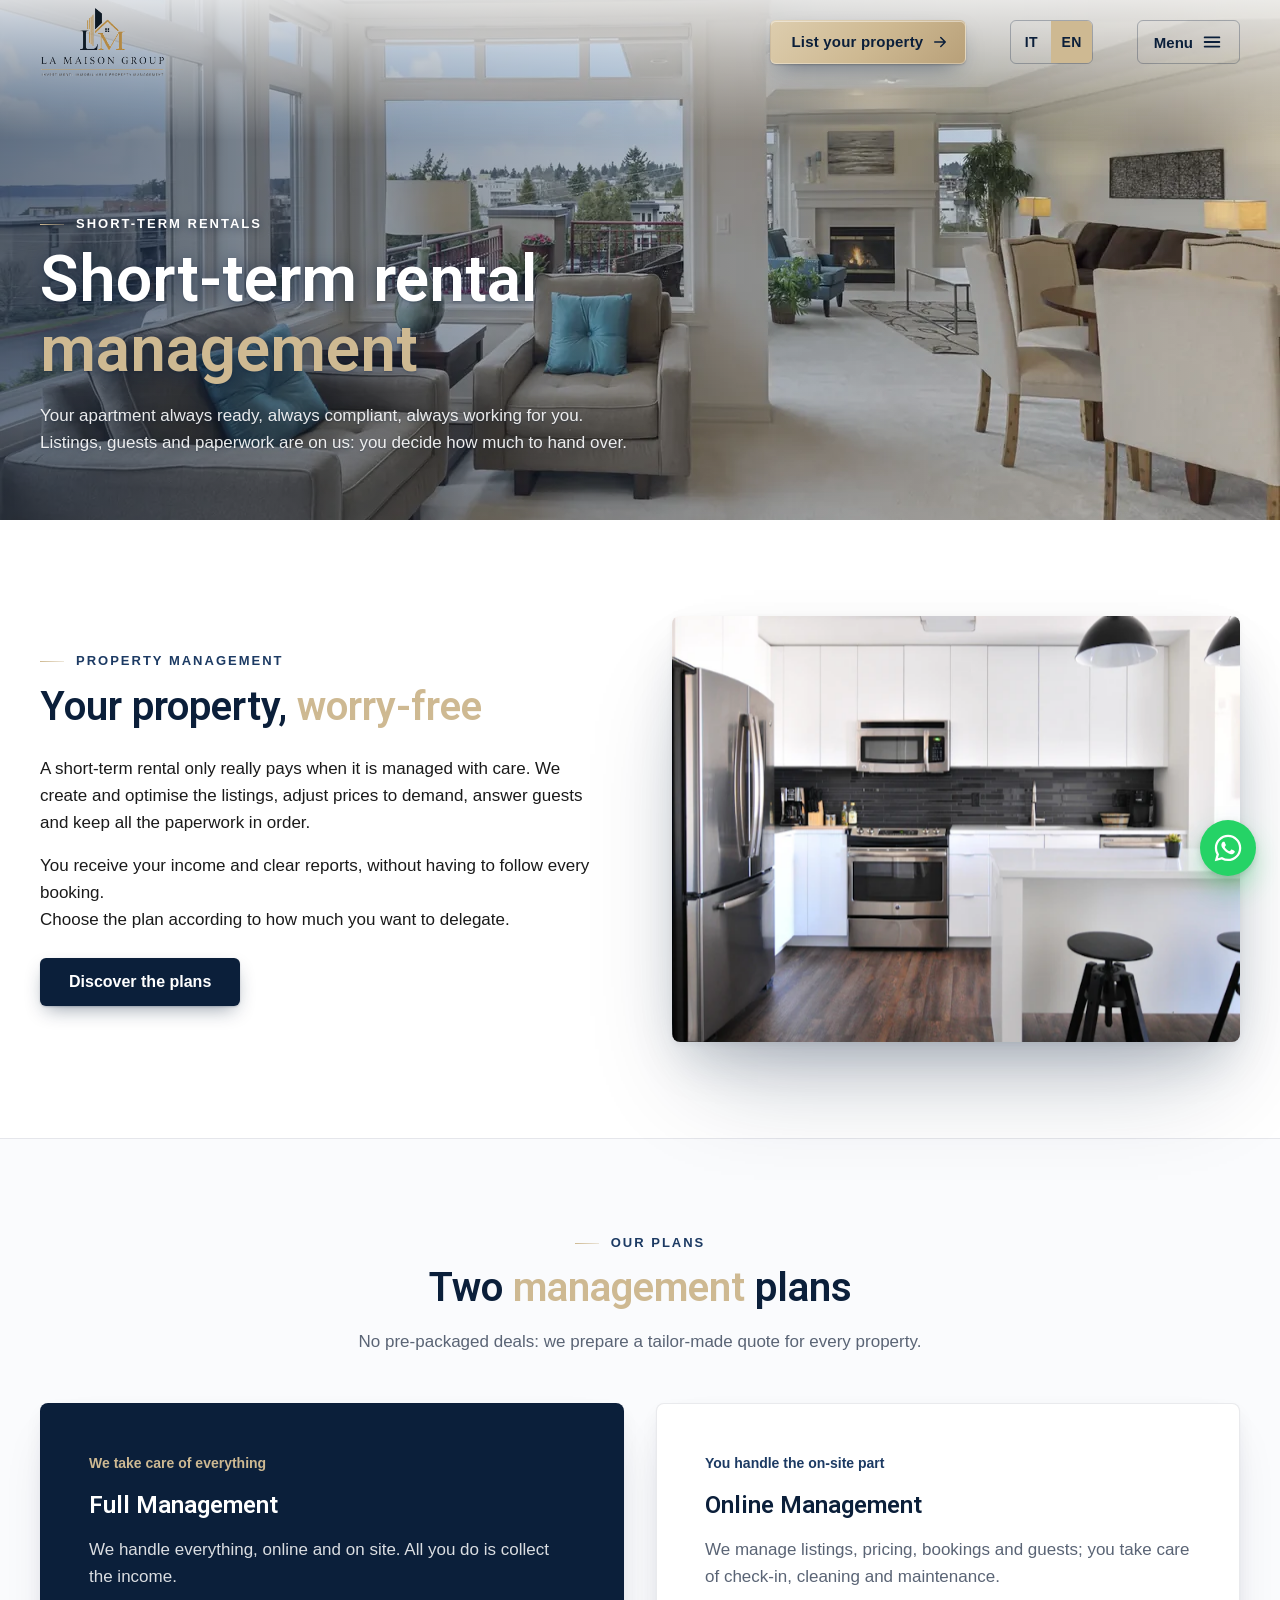
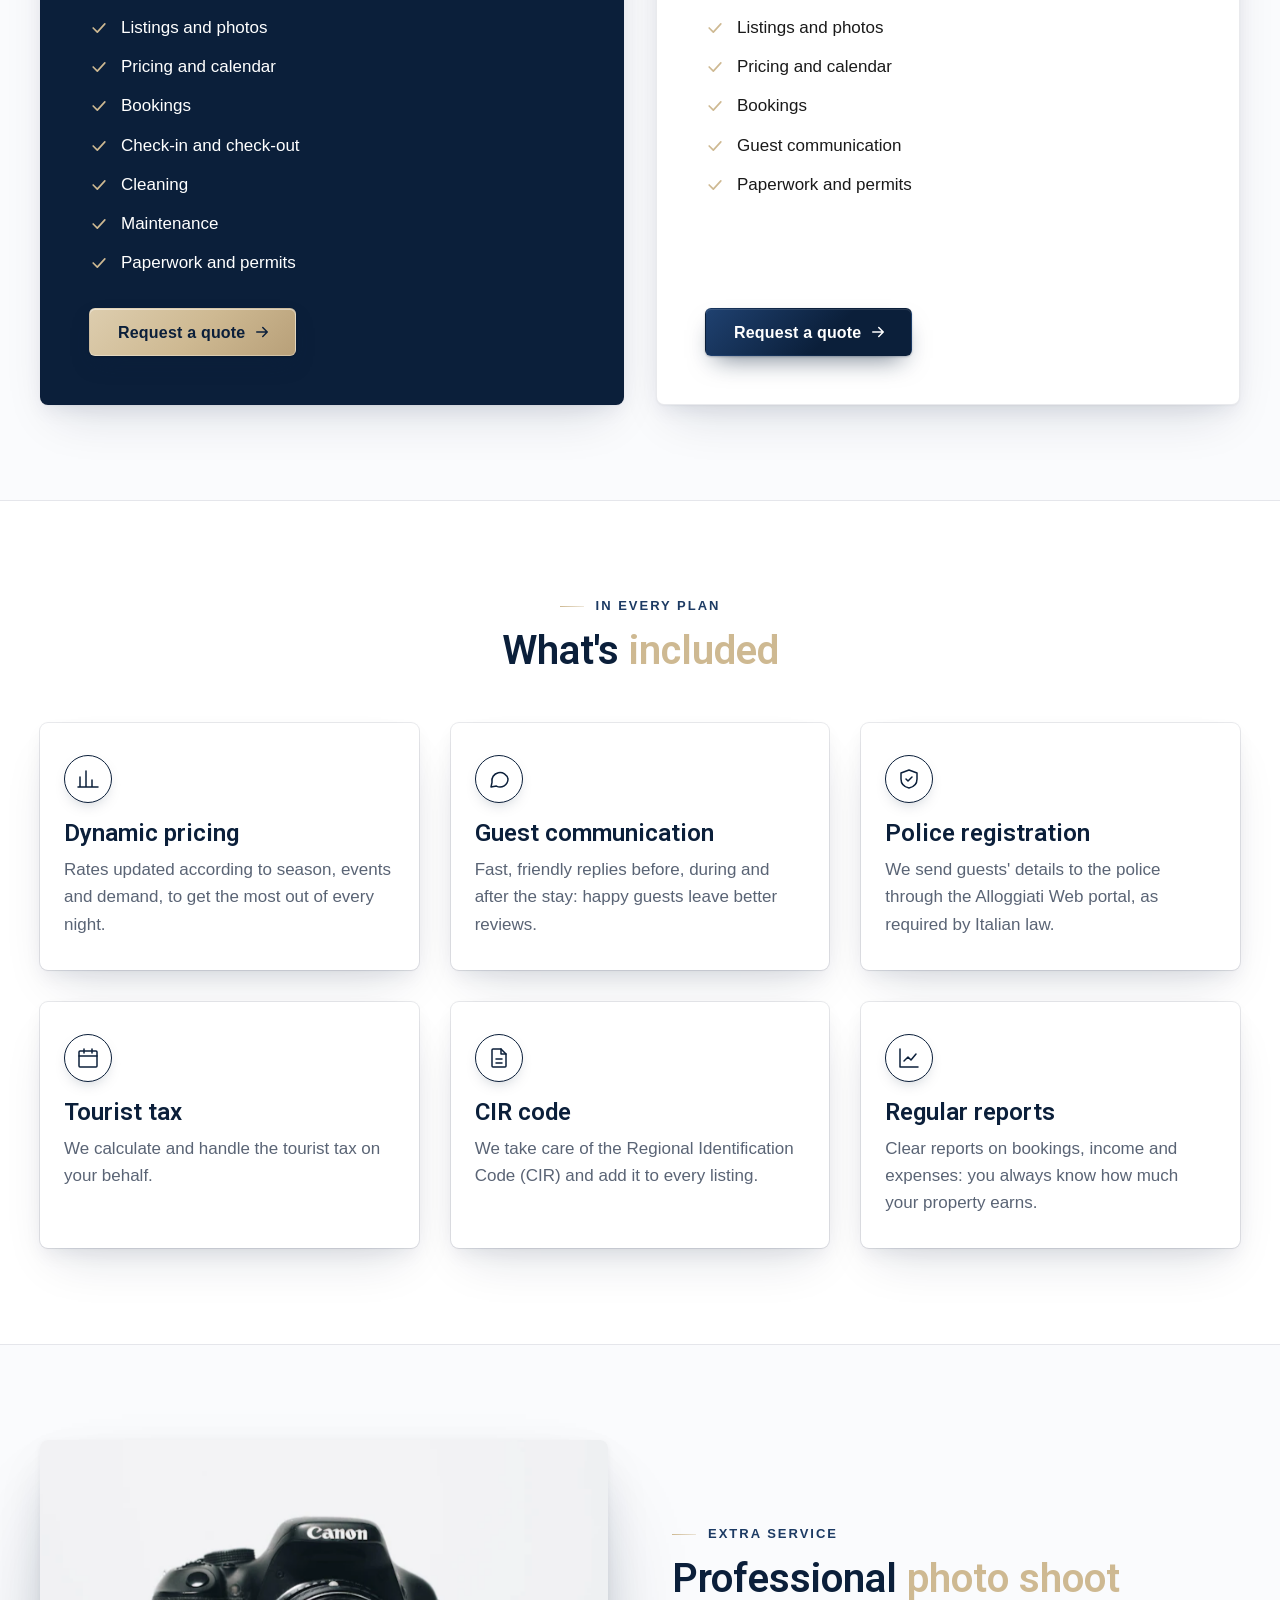
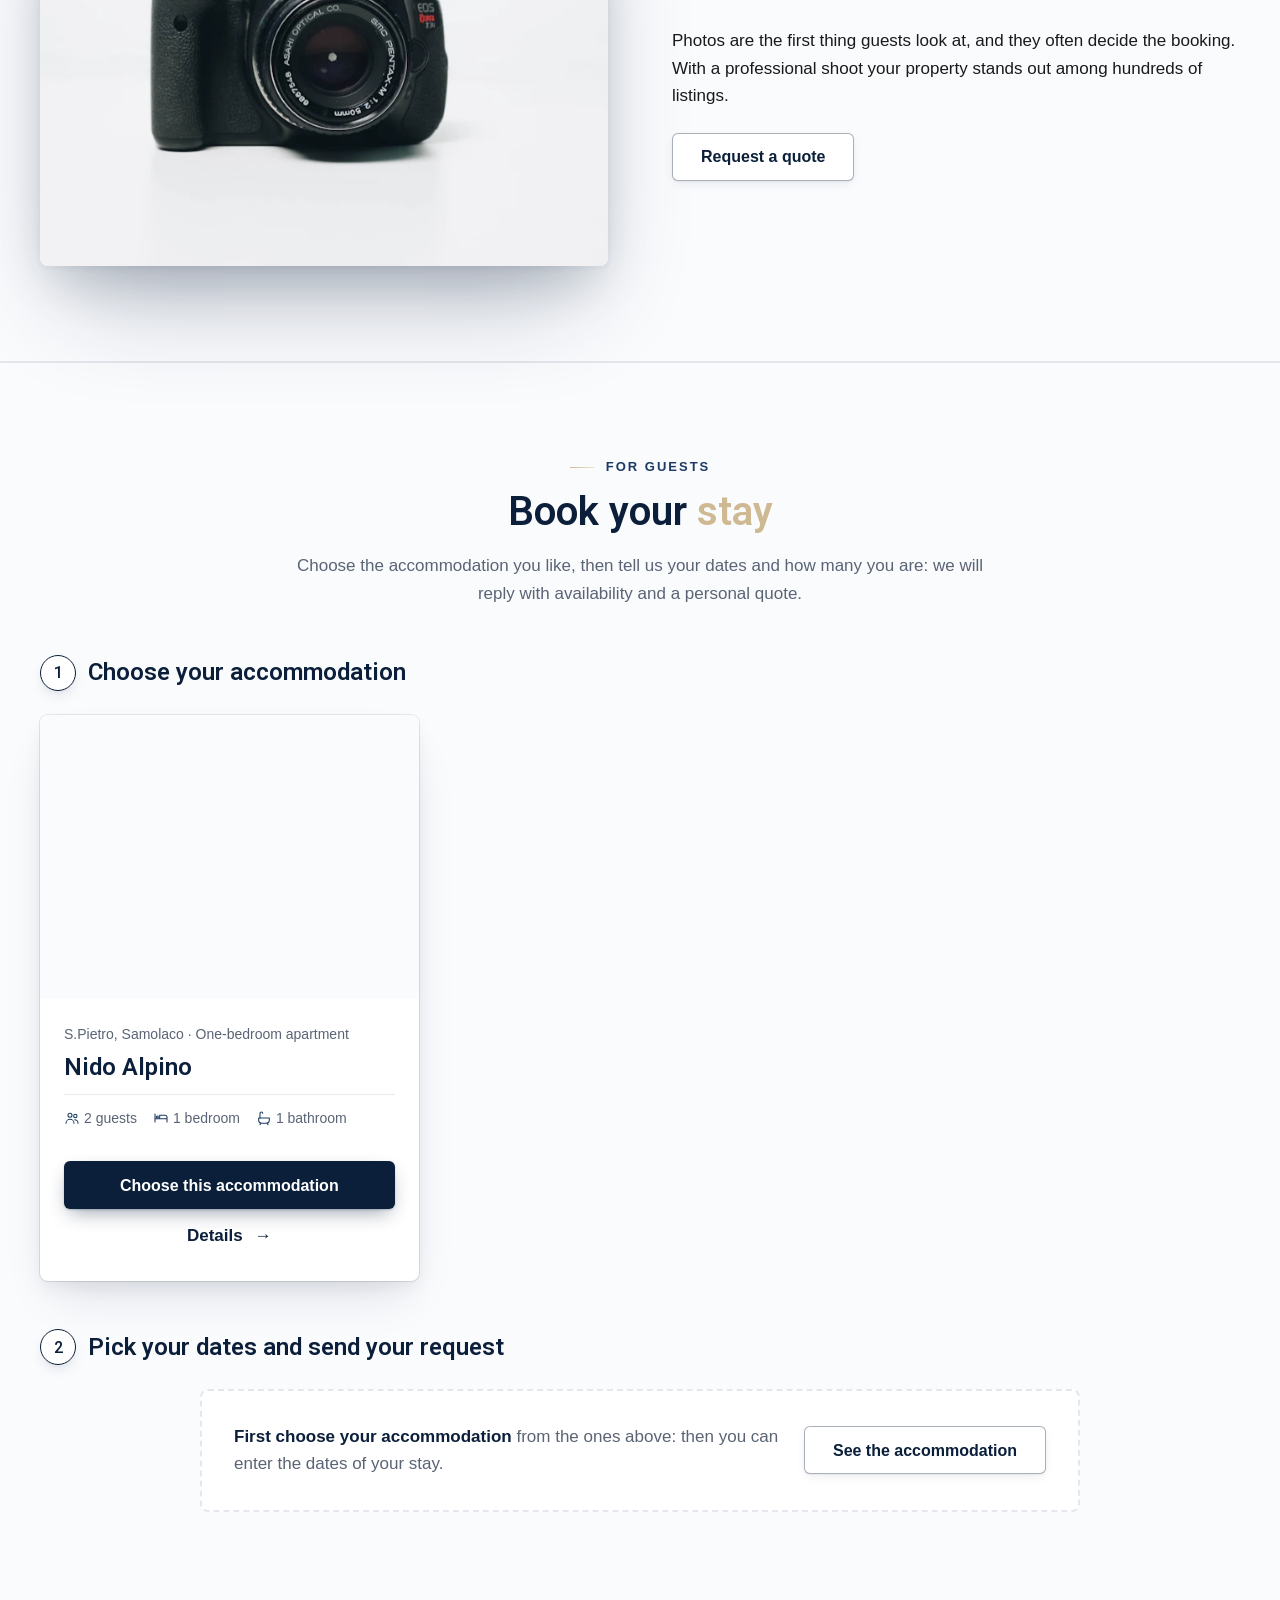
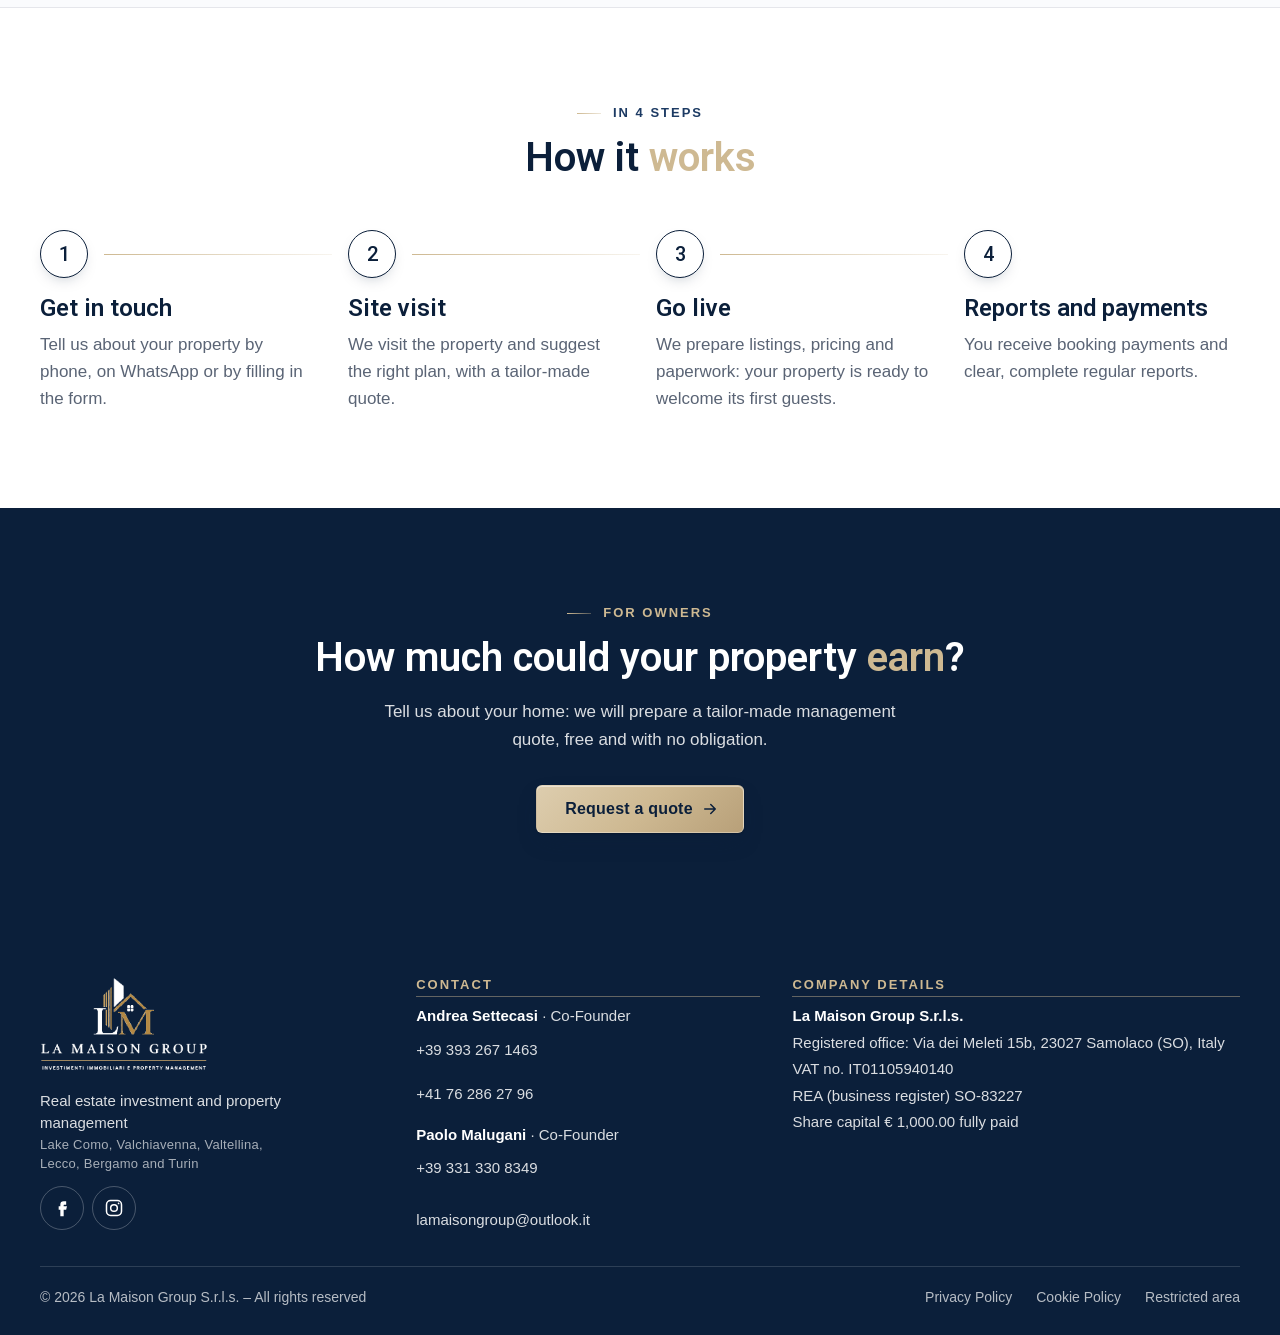
==== affitti-brevi.html @ 7cc5a8f9 "SEO locale: titoli e descrizioni con Lago di Como, Valchiavenna, Valtellina e province; dati struttu" ====
<!DOCTYPE html>
<html lang="it">
<head>
  <meta charset="utf-8">
  <meta name="viewport" content="width=device-width, initial-scale=1, viewport-fit=cover">
  <title>Gestione affitti brevi Lago di Como, Sondrio e Lecco | LA MAISON GROUP</title>
  <meta name="description" content="Gestione affitti brevi sul Lago di Como, in Valchiavenna, Valtellina, a Lecco, Bergamo e Torino: annunci, prezzi dinamici, ospiti, Alloggiati Web, imposta di soggiorno e CIR. Preventivo gratuito.">
  <link rel="canonical" href="https://www.lamaison-group.it/affitti-brevi.html">
  <link rel="alternate" hreflang="it" href="https://www.lamaison-group.it/affitti-brevi.html">
  <link rel="alternate" hreflang="en" href="https://www.lamaison-group.it/affitti-brevi.html?lang=en">
  <link rel="alternate" hreflang="x-default" href="https://www.lamaison-group.it/affitti-brevi.html">
  <meta name="theme-color" content="#0B1F3A">
  <meta property="og:title" content="Gestione affitti brevi Lago di Como, Sondrio e Lecco">
  <meta property="og:description" content="Gestione affitti brevi sul Lago di Como, in Valchiavenna, Valtellina, a Lecco, Bergamo e Torino: annunci, prezzi dinamici, ospiti, Alloggiati Web, imposta di soggiorno e CIR. Preventivo gratuito.">
  <meta property="og:image" content="https://www.lamaison-group.it/img/affitti-brevi-hero.webp">
  <meta property="og:type" content="website">
  <link rel="icon" href="img/favicon.png">
  <link rel="apple-touch-icon" href="img/apple-touch-icon.png">
  <link rel="stylesheet" href="css/fonts.css?v=09f8ab51">
  <link rel="preload" as="image" href="img/affitti-brevi-hero.webp" imagesrcset="img/affitti-brevi-hero-800.webp 800w, img/affitti-brevi-hero-1280.webp 1280w, img/affitti-brevi-hero.webp 1920w" imagesizes="100vw" type="image/webp">
  <link rel="stylesheet" href="css/style.css?v=16e5a3fd">
  <script>document.documentElement.classList.add('js', 'content-loading');</script>
  <script src="js/main.js?v=369428e8" defer></script>
  <script src="js/dati.js?v=98647fd2" defer></script>
  <script src="js/content.js?v=72977fe3" defer></script>
  <script src="js/statistiche.js?v=24aaef0d" defer></script>
  <script src="js/lingua.js?v=d5e54591" defer></script>
  <script src="js/render.js?v=c1e1df5d" defer></script>
  <script src="js/forms.js?v=83b0d0cc" defer></script>
  <script src="js/prenota.js?v=13a1a1ce" defer></script>
</head>
<body data-page="affitti-brevi">
  <a class="skip-link" href="#contenuto">Vai al contenuto</a>

  <!-- ===== Header ===== -->
  <header class="header" id="header">
    <div class="container header__inner">
      <a class="header__logo" href="index.html" aria-label="LA MAISON GROUP, torna alla home">
        <img data-edit-img="@sito.logo_chiaro" class="logo--light" src="img/logo-chiaro.png" alt="Logo LA MAISON GROUP" width="240" height="134">
        <img data-edit-img="@sito.logo" class="logo--dark" src="img/logo.png" alt="" width="240" height="134">
      </a>
      <nav class="nav" aria-label="Menu principale">
        <a data-edit="@menu.index" href="index.html">Home</a>
        <a data-edit="@menu.chi_siamo" href="chi-siamo.html">Chi siamo</a>
        <a data-edit="@menu.affitti_brevi" href="affitti-brevi.html" aria-current="page">Affitti brevi</a>
        <a data-edit="@menu.affitti_tradizionali" href="affitti-tradizionali.html">Affitti tradizionali</a>
        <a data-edit="@menu.vendita" href="vendita.html">Vendita</a>
        <a data-edit="@menu.progetti" href="progetti.html">Progetti</a>
        <a data-edit="@menu.recensioni" href="recensioni.html">Recensioni</a>
        <a data-edit="@menu.contatti" href="contatti.html">Contatti</a>
      </nav>
      <a data-edit="@menu.pulsante" class="btn btn--gold header__cta" href="contatti.html?tipo=affidare">Affida il tuo immobile</a>
      <div class="lang-switch" role="group" aria-label="Lingua">
        <button type="button" data-lang="it" lang="it" aria-pressed="true"><span class="visually-hidden">Italiano</span><span aria-hidden="true">IT</span></button>
        <button type="button" data-lang="en" lang="en" aria-pressed="false"><span class="visually-hidden">English</span><span aria-hidden="true">EN</span></button>
      </div>
      <button class="burger" type="button" aria-label="Apri il menu" aria-expanded="false" aria-controls="mobile-menu">
        <span class="burger__label" aria-hidden="true">Menù</span>
        <svg class="icon-open" viewBox="0 0 24 24" fill="none" stroke="currentColor" stroke-width="2" stroke-linecap="round" aria-hidden="true"><path d="M4 7h16M4 12h16M4 17h16"/></svg>
        <svg class="icon-close" viewBox="0 0 24 24" fill="none" stroke="currentColor" stroke-width="2" stroke-linecap="round" aria-hidden="true"><path d="M6 6l12 12M18 6L6 18"/></svg>
      </button>
    </div>
  </header>

  <div class="mobile-menu" id="mobile-menu" aria-label="Menu">
    <div class="mobile-menu__lang" role="group" aria-label="Lingua">
      <button type="button" data-lang="it" lang="it" aria-pressed="true">Italiano</button>
      <button type="button" data-lang="en" lang="en" aria-pressed="false">English</button>
    </div>
    <ul>
      <li><a data-edit="@menu.index" href="index.html">Home</a></li>
      <li><a data-edit="@menu.chi_siamo" href="chi-siamo.html">Chi siamo</a></li>
      <li><a data-edit="@menu.affitti_brevi" href="affitti-brevi.html" aria-current="page">Affitti brevi</a></li>
      <li><a data-edit="@menu.affitti_tradizionali" href="affitti-tradizionali.html">Affitti tradizionali</a></li>
      <li><a data-edit="@menu.vendita" href="vendita.html">Vendita</a></li>
      <li><a data-edit="@menu.progetti" href="progetti.html">Progetti</a></li>
      <li><a data-edit="@menu.recensioni" href="recensioni.html">Recensioni</a></li>
      <li><a data-edit="@menu.contatti" href="contatti.html">Contatti</a></li>
    </ul>
    <a data-edit="@menu.pulsante" class="btn btn--gold" href="contatti.html?tipo=affidare">Affida il tuo immobile</a>
  </div>

  <main id="contenuto">
    <!-- ===== Intestazione ===== -->
    <section class="page-hero on-navy" aria-labelledby="page-title">
      <img data-edit-img="intestazione.foto_1" class="hero__img" src="img/affitti-brevi-hero.webp" srcset="img/affitti-brevi-hero-800.webp 800w, img/affitti-brevi-hero-1280.webp 1280w, img/affitti-brevi-hero.webp 1920w" sizes="100vw" width="1920" height="1080" fetchpriority="high"
           alt="Soggiorno arredato di un appartamento pronto per ospiti in affitto breve">
      <div class="container">
        <div class="page-hero__content">
          <span data-edit="intestazione.etichetta_1" class="label">Affitti brevi</span>
          <h1 data-edit="intestazione.titolo_1" id="page-title">Gestione <span class="accent">affitti brevi</span></h1>
          <p data-edit="intestazione.testo_1">Il tuo appartamento sempre pronto, sempre in regola, sempre al lavoro per te.<br>Annunci, ospiti e pratiche li gestiamo noi: tu decidi quanto delegare.</p>
        </div>
      </div>
    </section>

    <!-- ===== Il servizio ===== -->
    <section class="section" aria-labelledby="servizio-title">
      <div class="container split">
        <div class="reveal">
          <div class="section-head">
            <span data-edit="il_servizio.etichetta_1" class="label">Property management</span>
            <h2 data-edit="il_servizio.titolo_1" id="servizio-title">Il tuo immobile, <span class="accent">senza pensieri</span></h2>
          </div>
          <p data-edit="il_servizio.testo_1">Un affitto breve rende davvero solo se è gestito con cura. Creiamo e ottimizziamo gli annunci, adeguiamo i prezzi alla domanda, rispondiamo agli ospiti e teniamo in ordine tutte le pratiche.</p>
          <p data-edit="il_servizio.testo_2">Tu ricevi i tuoi incassi e report chiari, senza dover seguire ogni prenotazione.<br>Scegli la formula in base a quanto vuoi delegare.</p>
          <a data-edit="il_servizio.pulsante_1" class="btn btn--primary" href="#formule">Scopri le formule</a>
        </div>
        <div class="split__media reveal">
          <img data-edit-img="il_servizio.foto_1" src="img/affitti-brevi-gestione.webp" width="800" height="600" loading="lazy"
               alt="Cucina moderna e luminosa di un appartamento in gestione">
        </div>
      </div>
    </section>

    <!-- ===== Formule ===== -->
    <section class="section section--grey" id="formule" aria-labelledby="formule-title">
      <div class="container">
        <div class="section-head section-head--center reveal">
          <span data-edit="formule.etichetta_1" class="label">Le formule</span>
          <h2 data-edit="formule.titolo_1" id="formule-title">Due formule di <span class="accent">gestione</span></h2>
          <p data-edit="formule.testo_1">Nessun pacchetto preconfezionato: per ogni immobile prepariamo un preventivo su misura.</p>
        </div>
        <div class="plans">
          <article class="plan plan--featured on-navy reveal">
            <span data-edit="formule.etichetta_piccola_1" class="plan__tag">Pensiamo a tutto noi</span>
            <h3 data-edit="formule.sottotitolo_1">Gestione Completa</h3>
            <p data-edit="formule.testo_2">Pensiamo a tutto noi, online e sul posto. Tu pensi solo a incassare.</p>
            <ul class="checklist">
              <li><svg viewBox="0 0 24 24" fill="none" stroke="currentColor" stroke-width="2" stroke-linecap="round" stroke-linejoin="round" aria-hidden="true"><path d="M5 12l5 5 9-10"/></svg><span data-edit="formule.voce_1">Annunci</span></li>
              <li><svg viewBox="0 0 24 24" fill="none" stroke="currentColor" stroke-width="2" stroke-linecap="round" stroke-linejoin="round" aria-hidden="true"><path d="M5 12l5 5 9-10"/></svg><span data-edit="formule.voce_2">Prezzi</span></li>
              <li><svg viewBox="0 0 24 24" fill="none" stroke="currentColor" stroke-width="2" stroke-linecap="round" stroke-linejoin="round" aria-hidden="true"><path d="M5 12l5 5 9-10"/></svg><span data-edit="formule.voce_3">Prenotazioni</span></li>
              <li><svg viewBox="0 0 24 24" fill="none" stroke="currentColor" stroke-width="2" stroke-linecap="round" stroke-linejoin="round" aria-hidden="true"><path d="M5 12l5 5 9-10"/></svg><span data-edit="formule.voce_4">Check-in</span></li>
              <li><svg viewBox="0 0 24 24" fill="none" stroke="currentColor" stroke-width="2" stroke-linecap="round" stroke-linejoin="round" aria-hidden="true"><path d="M5 12l5 5 9-10"/></svg><span data-edit="formule.voce_5">Pulizie</span></li>
              <li><svg viewBox="0 0 24 24" fill="none" stroke="currentColor" stroke-width="2" stroke-linecap="round" stroke-linejoin="round" aria-hidden="true"><path d="M5 12l5 5 9-10"/></svg><span data-edit="formule.voce_6">Manutenzioni</span></li>
              <li><svg viewBox="0 0 24 24" fill="none" stroke="currentColor" stroke-width="2" stroke-linecap="round" stroke-linejoin="round" aria-hidden="true"><path d="M5 12l5 5 9-10"/></svg><span data-edit="formule.voce_7">Pratiche burocratiche</span></li>
            </ul>
            <a data-edit="formule.pulsante_1" class="btn btn--gold" href="contatti.html?tipo=affidare&amp;formula=gestione-completa">Richiedi un preventivo</a>
          </article>
          <article class="plan reveal">
            <span data-edit="formule.etichetta_piccola_2" class="plan__tag">Tu segui la parte fisica</span>
            <h3 data-edit="formule.sottotitolo_2">Gestione Online</h3>
            <p data-edit="formule.testo_3">Noi curiamo annunci, prezzi, prenotazioni e ospiti; tu segui check-in, pulizie e manutenzioni.</p>
            <ul class="checklist">
              <li><svg viewBox="0 0 24 24" fill="none" stroke="currentColor" stroke-width="2" stroke-linecap="round" stroke-linejoin="round" aria-hidden="true"><path d="M5 12l5 5 9-10"/></svg><span data-edit="formule.voce_8">Annunci</span></li>
              <li><svg viewBox="0 0 24 24" fill="none" stroke="currentColor" stroke-width="2" stroke-linecap="round" stroke-linejoin="round" aria-hidden="true"><path d="M5 12l5 5 9-10"/></svg><span data-edit="formule.voce_9">Prezzi</span></li>
              <li><svg viewBox="0 0 24 24" fill="none" stroke="currentColor" stroke-width="2" stroke-linecap="round" stroke-linejoin="round" aria-hidden="true"><path d="M5 12l5 5 9-10"/></svg><span data-edit="formule.voce_10">Prenotazioni</span></li>
              <li><svg viewBox="0 0 24 24" fill="none" stroke="currentColor" stroke-width="2" stroke-linecap="round" stroke-linejoin="round" aria-hidden="true"><path d="M5 12l5 5 9-10"/></svg><span data-edit="formule.voce_11">Comunicazione con gli ospiti</span></li>
              <li><svg viewBox="0 0 24 24" fill="none" stroke="currentColor" stroke-width="2" stroke-linecap="round" stroke-linejoin="round" aria-hidden="true"><path d="M5 12l5 5 9-10"/></svg><span data-edit="formule.voce_12">Pratiche burocratiche</span></li>
            </ul>
            <a data-edit="formule.pulsante_2" class="btn btn--primary" href="contatti.html?tipo=affidare&amp;formula=gestione-online">Richiedi un preventivo</a>
          </article>
        </div>
      </div>
    </section>

    <!-- ===== Cosa è incluso ===== -->
    <section class="section" aria-labelledby="incluso-title">
      <div class="container">
        <div class="section-head section-head--center reveal">
          <span data-edit="cosa_e_incluso.etichetta_1" class="label">In ogni formula</span>
          <h2 data-edit="cosa_e_incluso.titolo_1" id="incluso-title">Cosa è <span class="accent">incluso</span></h2>
        </div>
        <ul class="grid grid--3">
          <li class="card feature-card reveal">
            <span class="icon-circle" aria-hidden="true"><svg viewBox="0 0 24 24" fill="none" stroke="currentColor" stroke-width="1.6" stroke-linecap="round" stroke-linejoin="round"><path d="M4 20V10M10 20V4M16 20v-7M22 20H2"/></svg></span>
            <h3 data-edit="cosa_e_incluso.sottotitolo_1">Prezzi dinamici</h3>
            <p data-edit="cosa_e_incluso.testo_1">Tariffe aggiornate in base a stagione, eventi e domanda, per far rendere al massimo ogni notte.</p>
          </li>
          <li class="card feature-card reveal">
            <span class="icon-circle" aria-hidden="true"><svg viewBox="0 0 24 24" fill="none" stroke="currentColor" stroke-width="1.6" stroke-linecap="round" stroke-linejoin="round"><path d="M21 12a8 8 0 0 1-11.6 7.1L4 20l1-4.6A8 8 0 1 1 21 12z"/></svg></span>
            <h3 data-edit="cosa_e_incluso.sottotitolo_2">Comunicazione con gli ospiti</h3>
            <p data-edit="cosa_e_incluso.testo_2">Risposte rapide e cordiali prima, durante e dopo il soggiorno: ospiti soddisfatti lasciano recensioni migliori.</p>
          </li>
          <li class="card feature-card reveal">
            <span class="icon-circle" aria-hidden="true"><svg viewBox="0 0 24 24" fill="none" stroke="currentColor" stroke-width="1.6" stroke-linecap="round" stroke-linejoin="round"><path d="M12 3l8 3v6c0 5-3.5 8-8 9-4.5-1-8-4-8-9V6z"/><path d="M9 12l2 2 4-4"/></svg></span>
            <h3 data-edit="cosa_e_incluso.sottotitolo_3">Alloggiati Web</h3>
            <p data-edit="cosa_e_incluso.testo_3">Comunichiamo i dati degli ospiti tramite il portale Alloggiati Web, come previsto dalla legge.</p>
          </li>
          <li class="card feature-card reveal">
            <span class="icon-circle" aria-hidden="true"><svg viewBox="0 0 24 24" fill="none" stroke="currentColor" stroke-width="1.6" stroke-linecap="round" stroke-linejoin="round"><rect x="3" y="5" width="18" height="16" rx="1"/><path d="M3 10h18M8 3v4M16 3v4"/></svg></span>
            <h3 data-edit="cosa_e_incluso.sottotitolo_4">Imposta di soggiorno</h3>
            <p data-edit="cosa_e_incluso.testo_4">Calcoliamo e gestiamo l'imposta di soggiorno per tuo conto.</p>
          </li>
          <li class="card feature-card reveal">
            <span class="icon-circle" aria-hidden="true"><svg viewBox="0 0 24 24" fill="none" stroke="currentColor" stroke-width="1.6" stroke-linecap="round" stroke-linejoin="round"><path d="M14 3H6a1 1 0 0 0-1 1v16a1 1 0 0 0 1 1h12a1 1 0 0 0 1-1V8z"/><path d="M14 3v5h5M9 13h6M9 17h6"/></svg></span>
            <h3 data-edit="cosa_e_incluso.sottotitolo_5">CIR</h3>
            <p data-edit="cosa_e_incluso.testo_5">Ci occupiamo del Codice Identificativo Regionale e lo inseriamo in tutti gli annunci.</p>
          </li>
          <li class="card feature-card reveal">
            <span class="icon-circle" aria-hidden="true"><svg viewBox="0 0 24 24" fill="none" stroke="currentColor" stroke-width="1.6" stroke-linecap="round" stroke-linejoin="round"><path d="M3 3v18h18"/><path d="M7 15l4-4 3 3 5-6"/></svg></span>
            <h3 data-edit="cosa_e_incluso.sottotitolo_6">Report periodici</h3>
            <p data-edit="cosa_e_incluso.testo_6">Report chiari su prenotazioni, incassi e spese: sai sempre quanto rende il tuo immobile.</p>
          </li>
        </ul>
      </div>
    </section>

    <!-- ===== Servizio extra ===== -->
    <section class="section section--grey" aria-labelledby="extra-title">
      <div class="container split split--reverse">
        <div class="reveal">
          <div class="section-head">
            <span data-edit="servizio_extra.etichetta_1" class="label">Servizio extra</span>
            <h2 data-edit="servizio_extra.titolo_1" id="extra-title">Shooting fotografico <span class="accent">professionale</span></h2>
          </div>
          <p data-edit="servizio_extra.testo_1">Le foto sono la prima cosa che un ospite guarda, e spesso decidono la prenotazione.<br>Con uno shooting professionale il tuo immobile si fa notare tra centinaia di annunci.</p>
          <a data-edit="servizio_extra.pulsante_1" class="btn btn--secondary" href="contatti.html?tipo=affidare&amp;formula=shooting-fotografico">Richiedi un preventivo</a>
        </div>
        <div class="split__media reveal">
          <img data-edit-img="servizio_extra.foto_1" src="img/affitti-brevi-shooting.webp" width="800" height="600" loading="lazy"
               alt="Fotocamera professionale per lo shooting degli immobili">
        </div>
      </div>
    </section>

    <!-- ===== Prenota il soggiorno ===== -->
    <section class="section section--grey" id="preventivo-soggiorno" aria-labelledby="soggiorno-title">
      <div class="container">
        <div class="section-head section-head--center reveal">
          <span data-edit="preventivo_soggiorno.etichetta_1" class="label">Per gli ospiti</span>
          <h2 data-edit="preventivo_soggiorno.titolo_1" id="soggiorno-title">Prenota il tuo <span class="accent">soggiorno</span></h2>
          <p data-edit="preventivo_soggiorno.testo_1">Scegli l'alloggio che preferisci, poi indica le date e quanti siete: ti rispondiamo con la disponibilità e un preventivo dedicato.</p>
        </div>
        <div class="stay-step" id="alloggi" data-hide-empty>
          <h3 class="stay-step__title"><span class="stay-step__n" aria-hidden="true">1</span><span data-edit="preventivo_soggiorno.sottotitolo_1">Scegli l'alloggio</span></h3>
          <div class="grid grid--3" data-render="affitti-brevi" data-scelta></div>
        </div>
        <div class="stay-step">
          <h3 class="stay-step__title"><span class="stay-step__n" aria-hidden="true">2</span><span data-edit="preventivo_soggiorno.sottotitolo_2">Scegli le date e invia la richiesta</span></h3>
          <div class="booking-wrap" data-booking></div>
        </div>
      </div>
    </section>

    <!-- ===== Come funziona ===== -->
    <section class="section" aria-labelledby="come-title">
      <div class="container">
        <div class="section-head section-head--center reveal">
          <span data-edit="come_funziona.etichetta_1" class="label">In 4 passi</span>
          <h2 data-edit="come_funziona.titolo_1" id="come-title">Come <span class="accent">funziona</span></h2>
        </div>
        <ol class="steps">
          <li class="step reveal">
            <h3 data-edit="come_funziona.sottotitolo_1">Contatto</h3>
            <p data-edit="come_funziona.testo_1">Ci racconti il tuo immobile per telefono, su WhatsApp o compilando il modulo.</p>
          </li>
          <li class="step reveal">
            <h3 data-edit="come_funziona.sottotitolo_2">Sopralluogo</h3>
            <p data-edit="come_funziona.testo_2">Visitiamo l'immobile e ti proponiamo la formula giusta, con un preventivo su misura.</p>
          </li>
          <li class="step reveal">
            <h3 data-edit="come_funziona.sottotitolo_3">Attivazione</h3>
            <p data-edit="come_funziona.testo_3">Prepariamo annunci, prezzi e pratiche: il tuo immobile è pronto ad accogliere i primi ospiti.</p>
          </li>
          <li class="step reveal">
            <h3 data-edit="come_funziona.sottotitolo_4">Report e pagamenti</h3>
            <p data-edit="come_funziona.testo_4">Ricevi i pagamenti delle prenotazioni e report periodici chiari e completi.</p>
          </li>
        </ol>
      </div>
    </section>

    <!-- ===== Invito finale ===== -->
    <section class="section section--navy cta on-navy" aria-labelledby="cta-title">
      <div class="container reveal">
        <span data-edit="invito_finale.etichetta_1" class="label">Per i proprietari</span>
        <h2 data-edit="invito_finale.titolo_1" id="cta-title">Quanto può <span class="accent">rendere</span> il tuo immobile?</h2>
        <p data-edit="invito_finale.testo_1">Raccontaci la tua casa: ti prepariamo un preventivo di gestione su misura, gratuito e senza impegno.</p>
        <div class="btn-row">
          <a data-edit="invito_finale.pulsante_1" class="btn btn--gold" href="contatti.html?tipo=affidare">Richiedi un preventivo</a>
        </div>
      </div>
    </section>
  </main>

  <!-- ===== Footer ===== -->
  <footer class="footer">
    <div class="container">
      <div class="footer__grid">
        <div>
          <a class="header__logo footer__logo" href="index.html" aria-label="LA MAISON GROUP, torna alla home">
            <img data-edit-img="@sito.logo_chiaro" src="img/logo-chiaro.png" alt="Logo LA MAISON GROUP" width="240" height="134" loading="lazy">
          </a>
          <p data-edit="@footer.testo_1">Investimenti immobiliari e property management</p>
          <p data-edit="@footer.zona_1" class="footer__zona">Lago di Como, Valchiavenna, Valtellina, Lecco, Bergamo e Torino</p>
          <ul class="footer__social" data-social hidden>
            <li data-social-item="facebook"><a href="#" target="_blank" rel="noopener" aria-label="Facebook"><svg viewBox="0 0 24 24" fill="currentColor" aria-hidden="true"><path d="M14 8h3V4h-3a4 4 0 0 0-4 4v2H8v4h2v8h4v-8h3l1-4h-4V8.5a.5.5 0 0 1 .5-.5z"/></svg></a></li>
            <li data-social-item="instagram"><a href="#" target="_blank" rel="noopener" aria-label="Instagram"><svg viewBox="0 0 24 24" fill="none" stroke="currentColor" stroke-width="1.8" aria-hidden="true"><rect x="3" y="3" width="18" height="18" rx="5"/><circle cx="12" cy="12" r="4"/><circle cx="17.5" cy="6.5" r="1" fill="currentColor" stroke="none"/></svg></a></li>
          </ul>
        </div>
        <div>
          <h2 data-edit="@footer.titolo_1">Contatti</h2>
          <p><strong data-edit="@footer.nome_1">Andrea Settecasi</strong> · <span data-edit="@footer.voce_1">Co-Founder</span><br>
            <a data-edit="@footer.telefono_1" data-edit-href="tel" href="tel:+393932671463">+39 393 267 1463</a><br>
            <a data-edit="@footer.telefono_2" data-edit-href="tel" data-optional="svizzero" href="tel:+41762862796">+41 76 286 27 96</a></p>
          <p><strong data-edit="@footer.nome_2">Paolo Malugani</strong> · <span data-edit="@footer.voce_2">Co-Founder</span><br>
            <a data-edit="@footer.telefono_3" data-edit-href="tel" href="tel:+393313308349">+39 331 330 8349</a></p>
          <p><a data-edit="@footer.email_1" data-edit-href="mailto" href="mailto:lamaisongroup@outlook.it">lamaisongroup@outlook.it</a></p>
        </div>
        <div>
          <h2 data-edit="@footer.titolo_3">Dati societari</h2>
          <p data-edit="@footer.testo_2"><strong>La Maison Group S.r.l.s.</strong></p>
          <p data-edit="@footer.sede">Sede legale: Via dei Meleti 15b, 23027 Samolaco (SO)</p>
          <p data-edit="@footer.testo_3">P. IVA 01105940140</p>
          <p data-edit="@footer.rea">REA SO-83227</p>
          <p data-edit="@footer.capitale">Capitale sociale € 1.000,00 i.v.</p>
        </div>
      </div>
      <div class="footer__bottom">
        <span data-edit="@footer.voce_3">© 2026 La Maison Group S.r.l.s. – Tutti i diritti riservati</span>
        <nav aria-label="Note legali">
          <a data-edit="@menu.privacy" href="privacy.html">Privacy Policy</a>
          <a data-edit="@menu.cookie" href="cookie.html">Cookie Policy</a>
          <a href="#admin" data-admin-link>Area riservata</a>
        </nav>
      </div>
    </div>
  </footer>

  <a class="whatsapp-float" href="https://wa.me/393932671463?text=Buongiorno%2C%20vorrei%20informazioni%20sui%20vostri%20servizi." target="_blank" rel="noopener" aria-label="Scrivici su WhatsApp" data-wa="1">
    <svg viewBox="0 0 24 24" fill="currentColor" aria-hidden="true"><path d="M12.04 2C6.58 2 2.13 6.45 2.13 11.91c0 1.75.46 3.45 1.32 4.95L2.05 22l5.25-1.38a9.9 9.9 0 0 0 4.74 1.21c5.46 0 9.91-4.45 9.91-9.91S17.5 2 12.04 2zm0 18.15a8.2 8.2 0 0 1-4.19-1.15l-.3-.18-3.12.82.83-3.04-.2-.31a8.2 8.2 0 0 1-1.26-4.38c0-4.54 3.7-8.23 8.24-8.23 4.54 0 8.23 3.69 8.23 8.23 0 4.54-3.69 8.24-8.23 8.24zm4.52-6.16c-.25-.12-1.47-.72-1.69-.81-.23-.08-.39-.12-.56.13-.17.25-.64.81-.78.97-.14.17-.29.19-.54.06-.25-.12-1.05-.39-1.99-1.23-.74-.66-1.23-1.47-1.38-1.72-.14-.25-.02-.38.11-.51.11-.11.25-.29.37-.43.13-.15.17-.25.25-.42.08-.17.04-.31-.02-.43-.06-.12-.56-1.34-.76-1.84-.2-.48-.41-.42-.56-.43h-.48c-.17 0-.43.06-.66.31-.22.25-.86.85-.86 2.07 0 1.22.89 2.4 1.01 2.56.12.17 1.75 2.67 4.23 3.74.59.26 1.05.41 1.41.52.59.19 1.13.16 1.56.1.48-.07 1.47-.6 1.67-1.18.21-.58.21-1.08.14-1.18-.06-.1-.22-.16-.47-.28z"/></svg>
  </a>
</body>
</html>
---- css/fonts.css ----
/* LA MAISON GROUP — caratteri ospitati nel sito (niente richieste a Google Fonts).
   Inter, Playfair Display, Cormorant Garamond: licenza SIL Open Font License 1.1.
   Roboto (titoli e sottotitoli), Montserrat (scritta della Home): licenza SIL Open Font License 1.1. */

/* latin-ext */
@font-face {
  font-family: 'Cormorant Garamond';
  font-style: italic;
  font-weight: 600;
  font-display: swap;
  src: url(../fonts/cormorant-garamond-latin-ext-0.woff2) format('woff2');
  unicode-range: U+0100-02BA, U+02BD-02C5, U+02C7-02CC, U+02CE-02D7, U+02DD-02FF, U+0304, U+0308, U+0329, U+1D00-1DBF, U+1E00-1E9F, U+1EF2-1EFF, U+2020, U+20A0-20AB, U+20AD-20C0, U+2113, U+2C60-2C7F, U+A720-A7FF;
}

/* latin */
@font-face {
  font-family: 'Cormorant Garamond';
  font-style: italic;
  font-weight: 600;
  font-display: swap;
  src: url(../fonts/cormorant-garamond-latin-1.woff2) format('woff2');
  unicode-range: U+0000-00FF, U+0131, U+0152-0153, U+02BB-02BC, U+02C6, U+02DA, U+02DC, U+0304, U+0308, U+0329, U+2000-206F, U+20AC, U+2122, U+2191, U+2193, U+2212, U+2215, U+FEFF, U+FFFD;
}

/* latin-ext */
@font-face {
  font-family: 'Cormorant Garamond';
  font-style: italic;
  font-weight: 700;
  font-display: swap;
  src: url(../fonts/cormorant-garamond-latin-ext-0.woff2) format('woff2');
  unicode-range: U+0100-02BA, U+02BD-02C5, U+02C7-02CC, U+02CE-02D7, U+02DD-02FF, U+0304, U+0308, U+0329, U+1D00-1DBF, U+1E00-1E9F, U+1EF2-1EFF, U+2020, U+20A0-20AB, U+20AD-20C0, U+2113, U+2C60-2C7F, U+A720-A7FF;
}

/* latin */
@font-face {
  font-family: 'Cormorant Garamond';
  font-style: italic;
  font-weight: 700;
  font-display: swap;
  src: url(../fonts/cormorant-garamond-latin-1.woff2) format('woff2');
  unicode-range: U+0000-00FF, U+0131, U+0152-0153, U+02BB-02BC, U+02C6, U+02DA, U+02DC, U+0304, U+0308, U+0329, U+2000-206F, U+20AC, U+2122, U+2191, U+2193, U+2212, U+2215, U+FEFF, U+FFFD;
}

/* latin-ext */
@font-face {
  font-family: 'Inter';
  font-style: normal;
  font-weight: 400;
  font-display: swap;
  src: url(../fonts/inter-latin-ext-2.woff2) format('woff2');
  unicode-range: U+0100-02BA, U+02BD-02C5, U+02C7-02CC, U+02CE-02D7, U+02DD-02FF, U+0304, U+0308, U+0329, U+1D00-1DBF, U+1E00-1E9F, U+1EF2-1EFF, U+2020, U+20A0-20AB, U+20AD-20C0, U+2113, U+2C60-2C7F, U+A720-A7FF;
}

/* latin */
@font-face {
  font-family: 'Inter';
  font-style: normal;
  font-weight: 400;
  font-display: swap;
  src: url(../fonts/inter-latin-3.woff2) format('woff2');
  unicode-range: U+0000-00FF, U+0131, U+0152-0153, U+02BB-02BC, U+02C6, U+02DA, U+02DC, U+0304, U+0308, U+0329, U+2000-206F, U+20AC, U+2122, U+2191, U+2193, U+2212, U+2215, U+FEFF, U+FFFD;
}

/* latin-ext */
@font-face {
  font-family: 'Inter';
  font-style: normal;
  font-weight: 600;
  font-display: swap;
  src: url(../fonts/inter-latin-ext-2.woff2) format('woff2');
  unicode-range: U+0100-02BA, U+02BD-02C5, U+02C7-02CC, U+02CE-02D7, U+02DD-02FF, U+0304, U+0308, U+0329, U+1D00-1DBF, U+1E00-1E9F, U+1EF2-1EFF, U+2020, U+20A0-20AB, U+20AD-20C0, U+2113, U+2C60-2C7F, U+A720-A7FF;
}

/* latin */
@font-face {
  font-family: 'Inter';
  font-style: normal;
  font-weight: 600;
  font-display: swap;
  src: url(../fonts/inter-latin-3.woff2) format('woff2');
  unicode-range: U+0000-00FF, U+0131, U+0152-0153, U+02BB-02BC, U+02C6, U+02DA, U+02DC, U+0304, U+0308, U+0329, U+2000-206F, U+20AC, U+2122, U+2191, U+2193, U+2212, U+2215, U+FEFF, U+FFFD;
}

/* latin-ext */
@font-face {
  font-family: 'Playfair Display';
  font-style: normal;
  font-weight: 600;
  font-display: swap;
  src: url(../fonts/playfair-display-latin-ext-4.woff2) format('woff2');
  unicode-range: U+0100-02BA, U+02BD-02C5, U+02C7-02CC, U+02CE-02D7, U+02DD-02FF, U+0304, U+0308, U+0329, U+1D00-1DBF, U+1E00-1E9F, U+1EF2-1EFF, U+2020, U+20A0-20AB, U+20AD-20C0, U+2113, U+2C60-2C7F, U+A720-A7FF;
}

/* latin */
@font-face {
  font-family: 'Playfair Display';
  font-style: normal;
  font-weight: 600;
  font-display: swap;
  src: url(../fonts/playfair-display-latin-5.woff2) format('woff2');
  unicode-range: U+0000-00FF, U+0131, U+0152-0153, U+02BB-02BC, U+02C6, U+02DA, U+02DC, U+0304, U+0308, U+0329, U+2000-206F, U+20AC, U+2122, U+2191, U+2193, U+2212, U+2215, U+FEFF, U+FFFD;
}

/* Roboto, titoli e sottotitoli (pesi da 400 a 700 in un unico file) — latin-ext */
@font-face {
  font-family: 'Roboto';
  font-style: normal;
  font-weight: 400 700;
  font-display: swap;
  src: url(../fonts/roboto-latin-ext.woff2) format('woff2');
  unicode-range: U+0100-02BA, U+02BD-02C5, U+02C7-02CC, U+02CE-02D7, U+02DD-02FF, U+0304, U+0308, U+0329, U+1D00-1DBF, U+1E00-1E9F, U+1EF2-1EFF, U+2020, U+20A0-20AB, U+20AD-20C4, U+2113, U+2C60-2C7F, U+A720-A7FF;
}
/* latin */
@font-face {
  font-family: 'Roboto';
  font-style: normal;
  font-weight: 400 700;
  font-display: swap;
  src: url(../fonts/roboto-latin.woff2) format('woff2');
  unicode-range: U+0000-00FF, U+0131, U+0152-0153, U+02BB-02BC, U+02C6, U+02DA, U+02DC, U+0304, U+0308, U+0329, U+2000-206F, U+20AC, U+2122, U+2191, U+2193, U+2212, U+2215, U+FEFF, U+FFFD;
}

/* Montserrat Light, scritta "LA MAISON GROUP" della Home — latin-ext */
@font-face {
  font-family: 'Montserrat';
  font-style: normal;
  font-weight: 300;
  font-display: swap;
  src: url(../fonts/montserrat-light-latin-ext.woff2) format('woff2');
  unicode-range: U+0100-02BA, U+02BD-02C5, U+02C7-02CC, U+02CE-02D7, U+02DD-02FF, U+0304, U+0308, U+0329, U+1D00-1DBF, U+1E00-1E9F, U+1EF2-1EFF, U+2020, U+20A0-20AB, U+20AD-20C0, U+2113, U+2C60-2C7F, U+A720-A7FF;
}
/* latin */
@font-face {
  font-family: 'Montserrat';
  font-style: normal;
  font-weight: 300;
  font-display: swap;
  src: url(../fonts/montserrat-light-latin.woff2) format('woff2');
  unicode-range: U+0000-00FF, U+0131, U+0152-0153, U+02BB-02BC, U+02C6, U+02DA, U+02DC, U+0304, U+0308, U+0329, U+2000-206F, U+20AC, U+2122, U+2191, U+2193, U+2212, U+2215, U+FEFF, U+FFFD;
}
---- css/style.css ----
/* =========================================================
   LA MAISON GROUP — stile del sito
   Mobile first · breakpoint 768px e 1024px
   ========================================================= */

:root {
  /* Colori */
  --navy: #0B1F3A;
  --navy-light: #1C3A63;
  --gold: #CEB992;
  --white: #FFFFFF;
  --grey-bg: #FAFBFD; /* quasi bianco (ottobre 2026) */
  --text: #1A1A1A;
  --text-muted: #5A6475;
  --border: #E4E8EE;
  --hairline: rgba(11, 31, 58, 0.09); /* linee sottili */
  --line: 1px;
  --whatsapp: #25D366;
  --success: #1E7B4C;
  --error: #B42318;

  /* Forme */
  --radius: 8px;
  --radius-btn: 6px;
  /* Ombre morbide a più strati */
  --shadow-sm: 0 1px 2px rgba(11, 31, 58, 0.06), 0 4px 12px -2px rgba(11, 31, 58, 0.08);
  --shadow: 0 1px 2px rgba(11, 31, 58, 0.04), 0 8px 20px -4px rgba(11, 31, 58, 0.08), 0 24px 48px -16px rgba(11, 31, 58, 0.14);
  --shadow-hover: 0 2px 4px rgba(11, 31, 58, 0.04), 0 16px 32px -6px rgba(11, 31, 58, 0.12), 0 40px 80px -24px rgba(11, 31, 58, 0.28);
  --shadow-lg: 0 2px 6px rgba(11, 31, 58, 0.05), 0 24px 48px -12px rgba(11, 31, 58, 0.18), 0 56px 100px -32px rgba(11, 31, 58, 0.30);

  /* Spaziature (solo questi valori) */
  --s-4: 4px;
  --s-8: 8px;
  --s-12: 12px;
  --s-16: 16px;
  --s-24: 24px;
  --s-32: 32px;
  --s-48: 48px;
  --s-64: 64px;
  --s-96: 96px;
  --s-128: 128px;

  /* Misure che cambiano con lo schermo (telefono) */
  --gutter: 20px;
  --section-y: 56px;
  --header-h: 68px; /* barra sottile (ottobre 2026) */
  --logo-h: 56px;
  --grid-gap: var(--s-24);

  /* Testi (telefono) */
  --fs-h1: 40px;
  --fs-h2: 28px;
  --fs-h3: 20px;
  --fs-body: 16px;
  --fs-label: 13px; /* leggibile anche su telefono */

  --font-title: "Roboto", "Helvetica Neue", Helvetica, Arial, sans-serif;
  --font-text: "Helvetica Neue", Helvetica, Arial, sans-serif;
}

/* Schermi Retina (iPhone, iPad, Mac): linee da mezzo pixel, più fini */
@media (min-resolution: 2dppx) {
  :root { --line: 0.5px; --hairline: rgba(11, 31, 58, 0.14); }
}

@media (min-width: 768px) {
  :root {
    --gutter: 32px;
    --section-y: 72px;
    --header-h: 72px;
    --logo-h: 60px;
    --fs-h1: 52px;
    --fs-h2: 34px;
    --fs-h3: 22px;
  }
}

@media (min-width: 1024px) {
  :root {
    --gutter: 40px;
    --section-y: 96px;
    --header-h: 84px;
    --logo-h: 70px;
    --grid-gap: var(--s-32);
    --fs-h1: 64px;
    --fs-h2: 40px;
    --fs-h3: 24px;
    --fs-body: 17px;
    --fs-label: 13px;
  }
}

/* ---------- Base ---------- */
*,
*::before,
*::after { box-sizing: border-box; }

html {
  scroll-behavior: smooth;
  scroll-padding-top: var(--header-h);
  -webkit-text-size-adjust: 100%;
}

body {
  margin: 0;
  background: var(--white);
  color: var(--text);
  font-family: var(--font-text);
  font-size: var(--fs-body);
  font-weight: 400;
  line-height: 1.6;
  -webkit-font-smoothing: antialiased;
}

body.menu-open { overflow: hidden; }

img { display: block; max-width: 100%; height: auto; }
a { color: inherit; text-decoration: none; }
button { font: inherit; color: inherit; }
ul { margin: 0; padding: 0; list-style: none; }
p { margin: 0 0 var(--s-16); }

:focus-visible { outline: 2px solid var(--gold); outline-offset: 2px; }

.visually-hidden {
  position: absolute; width: 1px; height: 1px; overflow: hidden;
  clip: rect(0 0 0 0); white-space: nowrap;
}

.skip-link {
  position: absolute; top: var(--s-8); left: var(--s-8); z-index: 100;
  padding: var(--s-8) var(--s-16); background: var(--gold); color: var(--navy);
  border-radius: var(--radius-btn); transform: translateY(-200%);
}
.skip-link:focus { transform: none; }

.container {
  width: 100%;
  max-width: calc(1200px + 2 * var(--gutter));
  margin-inline: auto;
  padding-inline: var(--gutter);
}

/* ---------- Tipografia ---------- */
h1, h2, h3 {
  font-family: var(--font-title);
  font-weight: 600;
  line-height: 1.2;
  color: var(--navy);
  margin: 0;
}
h1 { font-size: var(--fs-h1); line-height: 1.1; }
h2 { font-size: var(--fs-h2); }
h3 { font-size: var(--fs-h3); }

/* Oro su bianco solo nei titoli da 24px in su (h1, h2) */
h1 .accent,
h2 .accent { color: var(--gold); }
/* Parole in oro dentro i testi: stesso oro dei titoli */
p .accent { color: var(--gold); font-weight: 600; }

.label {
  display: block;
  margin: 0 0 var(--s-12);
  font-size: var(--fs-label);
  font-weight: 600;
  letter-spacing: 2px;
  text-transform: uppercase;
  line-height: 1.4;
  color: var(--navy-light); /* su sfondo chiaro: l'oro piccolo non si legge */
}
.label::before {
  content: "";
  display: inline-block;
  width: var(--s-24);
  height: 2px;
  margin-right: var(--s-12);
  vertical-align: middle;
  background: var(--gold); /* linea decorativa in oro */
}
.on-navy .label { color: var(--gold); }

.section-head {
  max-width: 720px;
  margin-bottom: var(--s-32);
}
.section-head--center { margin-inline: auto; text-align: center; }
.section-head p { margin: var(--s-16) 0 0; color: var(--text-muted); }

.section-head-row {
  display: flex;
  flex-wrap: wrap;
  align-items: flex-end;
  justify-content: space-between;
  gap: var(--s-24);
  margin-bottom: var(--s-32);
}
.section-head-row .section-head { margin-bottom: 0; }

@media (min-width: 1024px) {
  .section-head,
  .section-head-row { margin-bottom: var(--s-48); }
}

/* ---------- Pulsanti ---------- */
.btn {
  display: inline-flex;
  align-items: center;
  justify-content: center;
  gap: var(--s-8);
  min-height: 48px;
  padding: 0 28px;
  border: 2px solid transparent;
  border-radius: var(--radius-btn);
  font-family: var(--font-text);
  font-size: 16px;
  font-weight: 600;
  line-height: 1.2;
  text-align: center;
  cursor: pointer;
  transition: background-color 0.3s, color 0.3s, border-color 0.3s;
}
.btn svg { width: 20px; height: 20px; flex: none; }

.btn--primary { background: var(--navy); color: var(--white); }
.btn--primary:hover { background: var(--navy-light); }

.btn--secondary { border-color: var(--navy); color: var(--navy); background: transparent; }
.btn--secondary:hover { background: var(--navy); color: var(--white); }

/* Su sfondo navy */
.btn--gold { background: var(--gold); color: var(--navy); }
.btn--gold:hover { background: var(--white); }

.btn--outline-light { border-color: var(--white); color: var(--white); background: transparent; }
.btn--outline-light:hover { background: var(--white); color: var(--navy); }

.btn-row { display: flex; flex-wrap: wrap; gap: var(--s-12); }

/* ---------- Header ---------- */
.header {
  position: fixed;
  inset: 0 0 auto 0;
  z-index: 50;
  height: var(--header-h);
  background: transparent;
  transition: background-color 0.3s, box-shadow 0.3s;
}
/* Trasparente in cima alla pagina; navy quando si scorre, per restare leggibile sulle sezioni chiare */
.header.is-scrolled { background: var(--navy); box-shadow: 0 4px 24px rgba(0, 0, 0, 0.25); }
/* Menu aperto: header e pannello bianchi */
.menu-open .header { background: var(--white); box-shadow: none; }
.menu-open .burger { color: var(--navy); }

.header__inner {
  display: flex;
  align-items: center;
  gap: var(--s-32);
  height: 100%;
}

/* Logo con sfondo trasparente: versione chiara sul blu, originale quando la barra è bianca (menù aperto) */
.header__logo { display: block; flex: none; }
.header__logo img { display: block; height: var(--logo-h); width: auto; }
.header__logo .logo--dark { display: none; }
.menu-open .header .logo--light { display: none; }
.menu-open .header .logo--dark { display: block; }

.nav { display: none; }

.header__cta { display: none; }

.burger {
  display: grid;
  place-items: center;
  width: 48px;
  height: 48px;
  margin-left: auto;
  padding: 0;
  border: 0;
  background: none;
  color: var(--white);
  cursor: pointer;
}
.burger svg { width: 28px; height: 28px; }
.burger .icon-close { display: none; }
.menu-open .burger .icon-open { display: none; }
.menu-open .burger .icon-close { display: block; }

@media (min-width: 1024px) {
  .burger { display: none; }
  .nav {
    display: flex;
    gap: var(--s-16);
    margin-left: auto;
  }
  .nav a {
    position: relative;
    padding: var(--s-8) 0;
    font-size: 15px;
    color: var(--white);
    white-space: nowrap;
    transition: color 0.3s;
  }
  .nav a:hover,
  .nav a[aria-current="page"] { color: var(--gold); }
  .nav a[aria-current="page"]::after {
    content: "";
    position: absolute;
    left: 0; right: 0; bottom: 0;
    height: 2px;
    background: var(--gold);
  }
}

/* Il pulsante in header entra solo quando c'è spazio per tutte le voci */
@media (min-width: 1280px) {
  .nav { gap: var(--s-24); }
  .header__cta { display: inline-flex; }
}

/* Pannello menu a tutto schermo (sotto 1024px) */
.mobile-menu {
  position: fixed;
  inset: var(--header-h) 0 0 0;
  z-index: 49;
  display: flex;
  flex-direction: column;
  gap: var(--s-32);
  padding: var(--s-32) var(--gutter) var(--s-48);
  overflow-y: auto;
  background: var(--white);
  opacity: 0;
  visibility: hidden;
  transform: translateY(calc(-1 * var(--s-16)));
  transition: opacity 0.3s, transform 0.3s, visibility 0.3s;
}
.menu-open .mobile-menu { opacity: 1; visibility: visible; transform: none; }

.mobile-menu ul { display: flex; flex-direction: column; }
.mobile-menu li a {
  display: block;
  padding: var(--s-12) 0;
  border-bottom: 1px solid rgba(11, 31, 58, 0.12);
  font-family: var(--font-title);
  font-size: 24px;
  color: var(--navy);
}
.mobile-menu li a[aria-current="page"] { color: var(--navy-light); text-decoration: underline; text-decoration-color: var(--gold); text-underline-offset: 6px; }
.mobile-menu .btn { align-self: flex-start; }
.mobile-menu .btn--gold:hover { background: var(--navy); color: var(--white); }

@media (min-width: 1024px) {
  .mobile-menu { display: none; }
}

/* ---------- Hero ---------- */
.hero {
  position: relative;
  display: flex;
  align-items: center;
  /* sempre a tutto schermo: altezza esatta della finestra visibile (anche su iPhone con la barra del browser) */
  height: 100vh;
  height: 100svh;
  min-height: 0;
  padding-top: var(--header-h);
  overflow: hidden;
  background: var(--navy);
  color: var(--white);
}
.hero__img {
  position: absolute;
  inset: 0;
  width: 100%;
  height: 100%;
  aspect-ratio: 16 / 9;
  object-fit: cover;
}
.hero::before {
  content: "";
  position: absolute;
  inset: 0;
  z-index: 1;
  background: rgba(11, 31, 58, 0.6); /* velatura navy al 60% */
}
.hero__content { position: relative; z-index: 2; }
.hero h1 { color: var(--white); letter-spacing: 1px; }
/* Titolo della Home: sempre maiuscolo */
.hero #hero-title {
  font-family: var(--font-title);
  font-weight: 700;
  font-size: calc(var(--fs-h1) * 1.2);
  line-height: 1;
  letter-spacing: 3px;
  text-transform: uppercase;
}
.hero #hero-title strong { font-weight: 700; }
.hero h1 .accent { color: var(--gold); }
.hero__subtitle {
  max-width: 640px;
  margin: var(--s-16) 0 var(--s-32);
  font-family: var(--font-title);
  font-size: 20px;
  line-height: 1.4;
  color: var(--gold);
}
@media (min-width: 1024px) {
  .hero__subtitle { font-size: 24px; margin-bottom: var(--s-48); }
}

/* ---------- Sezioni ---------- */
.section { padding-block: var(--section-y); }
.section--grey { background: var(--grey-bg); }
.section--navy { background: var(--navy); color: var(--white); }
.section--navy h2 { color: var(--white); }

.section__footer {
  display: flex;
  justify-content: center;
  margin-top: var(--s-32);
}
@media (min-width: 1024px) {
  .section__footer { margin-top: var(--s-48); }
}

/* ---------- Griglie: 1 / 2 / 3 per riga ---------- */
.grid {
  display: grid;
  grid-template-columns: 1fr;
  gap: var(--grid-gap);
}
@media (min-width: 768px) {
  .grid { grid-template-columns: repeat(2, 1fr); }
}
@media (min-width: 1024px) {
  .grid--3 { grid-template-columns: repeat(3, 1fr); }
  .grid--4 { grid-template-columns: repeat(4, 1fr); }
}

/* ---------- Schede ---------- */
.card {
  position: relative;
  display: flex;
  flex-direction: column;
  overflow: hidden;
  background: var(--white);
  border-radius: var(--radius);
  box-shadow: var(--shadow);
  transition: transform 0.3s ease, box-shadow 0.3s ease;
}
.card:hover { transform: translateY(-4px); box-shadow: var(--shadow-hover); }

.card__media {
  position: relative;
  aspect-ratio: 4 / 3;
  overflow: hidden;
  background: var(--grey-bg);
}
.card__media img { width: 100%; height: 100%; object-fit: cover; }

.card__body {
  display: flex;
  flex-direction: column;
  flex: 1;
  gap: var(--s-8);
  padding: var(--s-24);
}
.card__body p { margin: 0; color: var(--text-muted); }
.card__meta {
  font-size: 14px;
  color: var(--text-muted);
}
.card__link {
  margin-top: auto;
  padding-top: var(--s-8);
  font-weight: 600;
  color: var(--navy);
}
.card__link::after { content: " →"; }
.card .btn { margin-top: auto; align-self: flex-start; }

/* Tutta la scheda cliccabile */
.card__stretched::before {
  content: "";
  position: absolute;
  inset: 0;
  z-index: 1;
}

.badge {
  position: absolute;
  top: var(--s-12);
  left: var(--s-12);
  z-index: 2;
  padding: var(--s-4) var(--s-12);
  border-radius: var(--s-16);
  background: var(--navy);
  color: var(--white);
  font-size: 12px;
  font-weight: 600;
  letter-spacing: 1px;
  text-transform: uppercase;
}
.badge--example { left: auto; right: var(--s-12); background: var(--white); color: var(--navy); }

/* Icona dei servizi */
.icon-circle {
  display: grid;
  place-items: center;
  width: 48px;
  height: 48px;
  margin-bottom: var(--s-8);
  border-radius: 50%;
  background: var(--navy);
  color: var(--gold);
  flex: none;
}
.icon-circle svg { width: 24px; height: 24px; }
.service .icon-circle {
  position: absolute;
  top: calc(-1 * var(--s-24));
  left: var(--s-24);
  margin: 0;
  box-shadow: 0 0 0 var(--s-4) var(--white);
}
.service .card__body { position: relative; padding-top: var(--s-48); }

/* ---------- Perché sceglierci ---------- */
.feature {
  display: flex;
  flex-direction: column;
  gap: var(--s-8);
}
.feature p { margin: 0; color: var(--text-muted); }

/* ---------- Immobili ---------- */
.price {
  font-family: var(--font-title);
  font-size: 24px; /* oro su bianco solo da 24px in su */
  font-weight: 600;
  line-height: 1.2;
  color: var(--gold);
}
.specs {
  display: flex;
  flex-wrap: wrap;
  gap: var(--s-8) var(--s-16);
  margin: var(--s-4) 0 var(--s-8);
  padding-top: var(--s-12);
  border-top: 1px solid var(--border);
  font-size: 14px;
  color: var(--text-muted);
}
.specs li { display: inline-flex; align-items: center; gap: var(--s-4); }
.specs svg { width: 16px; height: 16px; color: var(--navy-light); }

/* ---------- Prima / dopo ---------- */
.before-after {
  --pos: 50%;
  position: relative;
  aspect-ratio: 4 / 3;
  overflow: hidden;
  user-select: none;
}
.before-after img {
  position: absolute;
  inset: 0;
  width: 100%;
  height: 100%;
  object-fit: cover;
}
.before-after .ba-before { clip-path: inset(0 calc(100% - var(--pos)) 0 0); }
.before-after .ba-divider {
  position: absolute;
  top: 0; bottom: 0;
  left: var(--pos);
  width: 2px;
  background: var(--white);
  transform: translateX(-1px);
  pointer-events: none;
}
.before-after .ba-divider::after {
  content: "↔";
  position: absolute;
  top: 50%;
  left: 50%;
  display: grid;
  place-items: center;
  width: var(--s-32);
  height: var(--s-32);
  border-radius: 50%;
  background: var(--white);
  color: var(--navy);
  transform: translate(-50%, -50%);
  box-shadow: var(--shadow);
}
.before-after input {
  position: absolute;
  inset: 0;
  z-index: 3;
  width: 100%;
  height: 100%;
  margin: 0;
  opacity: 0;
  cursor: ew-resize;
}
.before-after .ba-tag {
  position: absolute;
  bottom: var(--s-12);
  z-index: 2;
  padding: var(--s-4) var(--s-8);
  border-radius: var(--s-4);
  background: rgba(11, 31, 58, 0.8);
  color: var(--white);
  font-size: 12px;
  font-weight: 600;
  text-transform: uppercase;
  letter-spacing: 1px;
  pointer-events: none;
}
.before-after .ba-tag--before { left: var(--s-12); }
.before-after .ba-tag--after { right: var(--s-12); }

/* ---------- Recensioni ---------- */
.review {
  display: flex;
  flex-direction: column;
  gap: var(--s-16);
  padding: var(--s-32) var(--s-24);
}
.review blockquote { margin: 0; color: var(--text); }
.review__author { margin-top: auto; font-size: 14px; color: var(--text-muted); }
.review__author strong { display: block; color: var(--navy); font-size: 16px; }

.stars { display: inline-flex; gap: var(--s-4); color: var(--gold); }
.stars svg { width: 20px; height: 20px; }
.stars .is-off { color: var(--border); }

/* Sul telefono le recensioni scorrono in orizzontale */
@media (max-width: 767px) {
  .reviews-track {
    display: grid;
    grid-auto-flow: column;
    grid-auto-columns: 85%;
    grid-template-columns: none;
    gap: var(--s-16);
    margin-inline: calc(-1 * var(--gutter));
    padding: var(--s-4) var(--gutter) var(--s-16);
    overflow-x: auto;
    scroll-snap-type: x mandatory;
    scrollbar-width: none;
  }
  .reviews-track::-webkit-scrollbar { display: none; }
  .reviews-track > * { scroll-snap-align: center; }
}

.empty {
  grid-column: 1 / -1;
  padding: var(--s-48) var(--s-24);
  border: 1px dashed var(--border);
  border-radius: var(--radius);
  text-align: center;
  color: var(--text-muted);
}

/* ---------- Fascia finale ---------- */
.cta { text-align: center; }
.cta h2 { max-width: 720px; margin-inline: auto; }
.cta h2 .accent { color: var(--gold); }
.cta p {
  max-width: 560px;
  margin: var(--s-16) auto var(--s-32);
  color: rgba(255, 255, 255, 0.85);
}
.cta .btn-row { justify-content: center; }

/* ---------- Footer ----------
   Colonne: 1 marchio · 2 contatti · 3 link rapidi · 4 dati societari
   Telefono: una sotto l'altra, link rapidi su 2 colonne
   Tablet: marchio su tutta la riga, poi contatti + dati, poi link su 4 colonne
   Computer: 4 colonne affiancate, link rapidi su 2 colonne */
.footer {
  padding: var(--s-32) 0 var(--s-16);
  background: var(--navy);
  border-top: 1px solid rgba(255, 255, 255, 0.12);
  color: rgba(255, 255, 255, 0.85);
  font-size: 15px;
}
.footer__grid {
  display: grid;
  grid-template-columns: 1fr;
  grid-template-areas: "brand" "contatti" "dati";
  gap: var(--s-16);
}
.footer__grid > :nth-child(1) { grid-area: brand; }
.footer__grid > :nth-child(2) { grid-area: contatti; }
.footer__grid > :nth-child(3) { grid-area: dati; }

.footer h2 {
  margin: 0 0 var(--s-8);
  padding-bottom: var(--s-4);
  border-bottom: 1px solid rgba(206, 185, 146, 0.35);
  font-family: var(--font-text);
  font-size: 13px;
  font-weight: 600;
  letter-spacing: 2px;
  text-transform: uppercase;
  color: var(--gold);
}
.footer p { margin: 0 0 var(--s-8); line-height: 1.5; }
.footer p:last-child { margin-bottom: 0; }
.footer a:hover { color: var(--gold); }
.footer strong { color: var(--white); font-weight: 600; }
.footer__logo { display: inline-block; margin-bottom: var(--s-12); }
.footer__logo img { height: 94px; width: auto; } /* +40% (ottobre 2026) */

/* Contatti: nome e ruolo, sotto i numeri; ogni persona è un blocco */
.footer__grid > :nth-child(2) p > br { display: none; }
.footer__grid > :nth-child(2) p > a { display: flex; align-items: center; min-height: 36px; width: fit-content; }
.footer__grid > :nth-child(2) p > strong { display: inline-block; margin-bottom: 0; }

/* Dati societari: righe ravvicinate come i numeri dei contatti */
.footer__grid > :nth-child(3) p { margin-bottom: var(--s-4); }

@media (min-width: 768px) {
  .footer { padding-top: 40px; }
  .footer__grid {
    grid-template-columns: repeat(2, minmax(0, 1fr));
    grid-template-areas: "brand brand" "contatti dati";
    gap: var(--s-16) var(--s-32);
  }
  /* marchio: logo e frase affiancati */
  .footer__grid > :nth-child(1) { display: flex; align-items: center; gap: var(--s-24); }
  .footer__grid > :nth-child(1) .footer__logo { margin-bottom: 0; }
  .footer__grid > :nth-child(1) p { margin: 0; max-width: 32ch; }
}
@media (min-width: 1024px) {
  .footer { padding-top: var(--s-48); }
  .footer__grid {
    grid-template-columns: minmax(0, 1fr) minmax(0, 1fr) minmax(0, 1.3fr);
    grid-template-areas: "brand contatti dati";
    gap: var(--s-24) var(--s-32);
  }
  .footer__grid > :nth-child(1) { display: block; }
  .footer__grid > :nth-child(1) .footer__logo { margin-bottom: var(--s-12); }
}
/* Con il mouse bastano righe più basse; al tocco restano almeno 40-44px */
@media (pointer: fine) {
  .footer__grid > :nth-child(2) p > a { min-height: 28px; }
}

.footer__bottom {
  display: flex;
  flex-direction: column;
  gap: 0;
  margin-top: var(--s-24);
  padding-top: var(--s-8);
  border-top: 1px solid rgba(255, 255, 255, 0.12);
  font-size: 14px;
  color: rgba(255, 255, 255, 0.7);
}
.footer__bottom nav { display: flex; flex-wrap: wrap; gap: 0 var(--s-24); }
.footer__bottom nav a { display: inline-flex; align-items: center; min-height: 44px; }
@media (min-width: 768px) {
  .footer__bottom { flex-direction: row; align-items: center; justify-content: space-between; gap: var(--s-24); }
}

/* ---------- WhatsApp fisso ---------- */
.whatsapp-float {
  position: fixed;
  right: var(--s-24);
  bottom: calc(var(--s-24) + env(safe-area-inset-bottom, 0px));
  z-index: 40;
  display: grid;
  place-items: center;
  width: 56px;
  height: 56px;
  border-radius: 50%;
  background: var(--whatsapp);
  color: var(--white);
  box-shadow: 0 8px 24px rgba(0, 0, 0, 0.25);
  transition: transform 0.3s;
}
.whatsapp-float:hover { transform: scale(1.08); }
.whatsapp-float svg { width: 32px; height: 32px; }

/* ---------- Animazioni di comparsa allo scorrimento ---------- */
:root { --ease-out: cubic-bezier(.22,.61,.36,1); --ease-back: cubic-bezier(.34,1.56,.64,1); }
.js .reveal {
  opacity: 0;
  transform: var(--reveal-from, translateY(48px));
  transition: opacity 0.9s var(--ease-out), transform 0.9s var(--ease-out);
}
.js .reveal.is-visible { opacity: 1; transform: none; }
/* le schede di una griglia entrano una dopo l'altra, dal basso con un leggero zoom */
.js .grid > .reveal { --reveal-from: translateY(64px) scale(0.94); }
.js .grid > .reveal:nth-child(2) { transition-delay: 0.12s; }
.js .grid > .reveal:nth-child(3) { transition-delay: 0.24s; }
.js .grid > .reveal:nth-child(4) { transition-delay: 0.36s; }
.js .grid > .reveal:nth-child(5) { transition-delay: 0.48s; }
.js .grid > .reveal:nth-child(n+6) { transition-delay: 0.6s; }
/* testo e foto affiancati entrano da lati opposti */
.js .split > .reveal:not(.split__media) { --reveal-from: translateX(-64px); }
.js .split__media.reveal { --reveal-from: translateX(64px) scale(0.92); }
.js .zone__text.reveal { --reveal-from: translateX(-64px); }
.js .zone__map.reveal { --reveal-from: translateY(40px) scale(0.9); }
/* riquadri blu: il contenuto cresce */
.js .cta .reveal { --reveal-from: translateY(40px) scale(0.96); }

/* titoli di sezione: la lineetta oro si allunga e il titolo si scopre dal basso */
.js .reveal .label::before, .js .page-hero__content .label::before { width: 0; transition: width 0.8s var(--ease-out) 0.3s; }
.js .reveal.is-visible .label::before, .js .page-hero__content .label::before { width: var(--s-24); }
.js .page-hero__content .label::before { animation: label-line 0.8s var(--ease-out) 0.4s both; }
@keyframes label-line { from { width: 0; } to { width: var(--s-24); } }
.js .section-head.reveal h2, .js .split .reveal h2, .js .cta .reveal h2 {
  clip-path: inset(-20% -5% 100% -5%);
  transform: translateY(40px);
  transition: clip-path 1s var(--ease-out) 0.15s, transform 1s var(--ease-out) 0.15s;
}
.js .section-head.reveal.is-visible h2, .js .split .reveal.is-visible h2, .js .cta .reveal.is-visible h2 {
  clip-path: inset(-20% -5% -20% -5%);
  transform: none;
}
.js .section-head.reveal p, .js .cta .reveal p, .js .cta .reveal .btn-row {
  opacity: 0; transform: translateY(20px);
  transition: opacity 0.8s var(--ease-out) 0.45s, transform 0.8s var(--ease-out) 0.45s;
}
.js .cta .reveal .btn-row { transition-delay: 0.6s; }
.js .section-head.reveal.is-visible p, .js .cta .reveal.is-visible p, .js .cta .reveal.is-visible .btn-row { opacity: 1; transform: none; }
/* intestazioni delle pagine interne */
.page-hero__content > * { animation: hero-in 1s var(--ease-out) both; }
.page-hero__content > :nth-child(2) { animation-delay: 0.15s; }
.page-hero__content > :nth-child(3) { animation-delay: 0.3s; }

/* icone: entrano con un piccolo rimbalzo */
.js .reveal .icon-circle, .js .reveal .stay-step__n, .js .reveal .val-steps li::before {
  scale: 0.3; rotate: -25deg; opacity: 0;
  transition: scale 0.7s var(--ease-back) 0.35s, rotate 0.7s var(--ease-back) 0.35s, opacity 0.4s ease 0.35s;
}
.js .reveal.is-visible .icon-circle, .js .reveal.is-visible .stay-step__n, .js .reveal.is-visible .val-steps li::before { scale: 1; rotate: 0deg; opacity: 1; }

/* foto delle schede: arrivano con uno zoom che si assesta */
.js .card.reveal .card__media img { scale: 1.25; transition: scale 1.6s var(--ease-out) 0.1s; }
.js .card.reveal.is-visible .card__media img { scale: 1; }
.js .card.reveal.is-visible:hover .card__media img { scale: 1.06; transition-duration: 0.6s; transition-delay: 0s; }

/* foto affiancate ai testi: scorrono dentro la cornice (parallasse) */
.js .split__media { overflow: hidden; border-radius: var(--radius); box-shadow: var(--shadow); }
.js .split__media img { box-shadow: none; scale: 1.18; translate: 0 var(--py, 0); will-change: translate; }

/* mappa: le province si accendono una dopo l'altra */
.zone__map:not(.is-shown) .zone__prov.is-active { fill: #E3E7ED; }
.zone__prov { transition: fill 0.6s ease; }

/* barra di avanzamento della pagina */
.scroll-progress {
  position: fixed; top: 0; left: 0; right: 0; z-index: 1001;
  height: 3px; background: var(--gold);
  transform: scaleX(0); transform-origin: 0 50%;
  pointer-events: none;
}


/* logo un po' più piccolo quando si scorre */
.header__logo img { transition: scale 0.35s var(--ease-out); transform-origin: 0 50%; }

/* Foto iniziale della Home: dissolvenza con zoom lento */
.hero__img[data-hero-slide] {
  transform: scale(1);
  transition: opacity 1.6s ease, transform 9s linear;
  will-change: opacity, transform;
}
.js .hero__img[data-hero-slide]:not(.is-active) { opacity: 0; }
.hero__img[data-hero-slide].is-active { opacity: 1; transform: scale(1.08); }
.hero__content > * { animation: hero-in 1s cubic-bezier(.22,.61,.36,1) both; }
.hero__content > :nth-child(2) { animation-delay: 0.25s; }
@keyframes hero-in { from { opacity: 0; transform: translateY(24px); } to { opacity: 1; transform: none; } }
.hero__dots {
  position: absolute; left: 50%; bottom: var(--s-24); z-index: 2;
  display: flex; gap: 4px; transform: translateX(-50%);
}
.hero__dots button, .reviews-dots button {
  width: 32px; height: 32px; padding: 0; border: 0; background: none; cursor: pointer;
  display: grid; place-items: center;
}
.hero__dots button::before, .reviews-dots button::before {
  content: ""; display: block; width: 8px; height: 8px; border-radius: 999px;
  background: rgba(255, 255, 255, 0.55); transition: width 0.3s, background 0.3s;
}
.hero__dots button[aria-current="true"]::before { width: 24px; background: var(--gold); }
.reviews-dots { display: flex; justify-content: center; gap: 2px; margin-top: var(--s-8); }
.reviews-dots[hidden] { display: none; }
.reviews-dots button::before { background: var(--border); }
.reviews-dots button[aria-current="true"]::before { width: 24px; background: var(--gold); }

@media (prefers-reduced-motion: reduce) {
  html { scroll-behavior: auto; }
  .js .reveal { opacity: 1; transform: none; transition: none; }
  .js .reveal h2, .js .reveal p, .js .reveal .btn-row, .js .reveal .label::before, .js .reveal .icon-circle, .js .reveal .stay-step__n, .js .reveal .val-steps li::before, .js .card.reveal .card__media img { transition: none !important; clip-path: none !important; opacity: 1 !important; transform: none !important; scale: none !important; rotate: none !important; }
  .js .reveal .label::before { width: var(--s-24); }
  .page-hero__content > *, .js .page-hero__content .label::before { animation: none; }
  .js .split__media img { scale: none; translate: none; }
  .zone__map:not(.is-shown) .zone__prov.is-active { fill: var(--gold); }
  .hero__img[data-hero-slide], .hero__content > * { transition: none; animation: none; transform: none; }
  .card, .card:hover { transition: none; transform: none; }
}

/* =========================================================
   Pagine interne
   ========================================================= */

/* ---------- Intestazione pagina (foto + velatura navy 60%) ---------- */
.page-hero {
  position: relative;
  display: flex;
  align-items: flex-end;
  min-height: 400px;
  padding: calc(var(--header-h) + var(--s-64)) 0 var(--s-48);
  overflow: hidden;
  background: var(--navy);
  color: var(--white);
}
.page-hero::before {
  content: "";
  position: absolute;
  inset: 0;
  z-index: 1;
  background: rgba(11, 31, 58, 0.6);
}
.page-hero .hero__img { aspect-ratio: auto; }
.page-hero__content { position: relative; z-index: 2; max-width: 800px; }
.page-hero h1 { color: var(--white); }
.page-hero h1 .accent { color: var(--gold); }
.page-hero p {
  max-width: 640px;
  margin: var(--s-16) 0 0;
  color: rgba(255, 255, 255, 0.9);
}
@media (min-width: 1024px) {
  .page-hero { min-height: 520px; padding-bottom: var(--s-64); }
}

/* ---------- Testo + immagine ---------- */
.split {
  display: grid;
  grid-template-columns: 1fr;
  gap: var(--s-32);
  align-items: center;
}
.split__media img {
  width: 100%;
  aspect-ratio: 4 / 3;
  object-fit: cover;
  border-radius: var(--radius);
  box-shadow: var(--shadow);
}
.split .section-head { margin-bottom: var(--s-24); }
.split p { color: var(--text); }
.split .btn { margin-top: var(--s-8); }
@media (min-width: 1024px) {
  .split { grid-template-columns: 1fr 1fr; gap: var(--s-64); }
  .split--reverse .split__media { order: -1; }
}

/* ---------- Formule di gestione ---------- */
.plans {
  display: grid;
  grid-template-columns: 1fr;
  gap: var(--grid-gap);
}
@media (min-width: 768px) {
  .plans { grid-template-columns: repeat(2, 1fr); }
}
.plan {
  display: flex;
  flex-direction: column;
  gap: var(--s-16);
  padding: var(--s-32) var(--s-24);
  background: var(--white);
  border: 1px solid var(--border);
  border-radius: var(--radius);
  box-shadow: var(--shadow);
}
@media (min-width: 1024px) {
  .plan { padding: var(--s-48); }
}
.plan p { margin: 0; color: var(--text-muted); }
.plan .btn { margin-top: auto; align-self: flex-start; }
.plan--featured { background: var(--navy); border-color: var(--navy); color: var(--white); }
.plan--featured h3 { color: var(--white); }
.plan--featured p { color: rgba(255, 255, 255, 0.85); }
.plan__tag { font-size: 14px; font-weight: 600; color: var(--navy-light); }
.plan--featured .plan__tag { color: var(--gold); }

.checklist {
  display: grid;
  gap: var(--s-12);
  margin: var(--s-8) 0 var(--s-16);
}
.checklist li { display: flex; align-items: flex-start; gap: var(--s-12); }
.checklist svg { width: 20px; height: 20px; margin-top: var(--s-4); flex: none; color: var(--gold); }

.note {
  margin: var(--s-32) auto 0;
  max-width: 640px;
  text-align: center;
  color: var(--text-muted);
}

/* ---------- Come funziona ---------- */
.steps {
  display: grid;
  grid-template-columns: 1fr;
  gap: var(--s-32);
  counter-reset: step;
}
@media (min-width: 768px) {
  .steps { grid-template-columns: repeat(2, 1fr); }
}
@media (min-width: 1024px) {
  .steps { grid-template-columns: repeat(4, 1fr); }
}
.step {
  position: relative;
  display: flex;
  flex-direction: column;
  gap: var(--s-8);
  counter-increment: step;
}
.step::before {
  content: counter(step);
  display: grid;
  place-items: center;
  width: var(--s-48);
  height: var(--s-48);
  margin-bottom: var(--s-8);
  border-radius: 50%;
  background: var(--navy);
  color: var(--gold); /* numero oro su fondo navy */
  font-family: var(--font-title);
  font-size: 20px;
  font-weight: 600;
}
.step p { margin: 0; color: var(--text-muted); }
@media (min-width: 1024px) {
  /* linea che collega i passi */
  .step:not(:last-child)::after {
    content: "";
    position: absolute;
    top: var(--s-24);
    left: calc(var(--s-48) + var(--s-16));
    right: calc(-1 * var(--s-16));
    height: 1px;
    background: var(--border);
  }
}

/* Schede "Cosa è incluso" */
.feature-card { gap: var(--s-8); padding: var(--s-32) var(--s-24); }
.feature-card p { margin: 0; color: var(--text-muted); }
ol.steps { margin: 0; padding: 0; list-style: none; }

/* ---------- Intestazione senza foto ---------- */
.page-hero--plain { min-height: 0; padding-top: calc(var(--header-h) + var(--s-48)); }
.page-hero--plain::before { display: none; }
@media (min-width: 1024px) {
  .page-hero--plain { min-height: 0; padding-top: calc(var(--header-h) + var(--s-96)); }
}

/* ---------- Moduli ---------- */
.form-card {
  padding: var(--s-32) var(--s-24);
  background: var(--white);
  border-radius: var(--radius);
  box-shadow: var(--shadow);
}
@media (min-width: 1024px) {
  .form-card { padding: var(--s-48); }
}
.form-card h2 { margin-bottom: var(--s-8); }
.form-card > p { color: var(--text-muted); }

.form {
  display: grid;
  grid-template-columns: 1fr;
  gap: var(--s-16) var(--s-24);
  margin-top: var(--s-24);
}
@media (min-width: 768px) {
  .form { grid-template-columns: repeat(2, 1fr); }
  .form .full { grid-column: 1 / -1; }
}
.field { display: flex; flex-direction: column; gap: var(--s-8); margin: 0; padding: 0; border: 0; min-width: 0; }
.field label,
.field legend {
  padding: 0;
  font-size: 15px;
  font-weight: 600;
  color: var(--navy);
}
.field .optional { font-weight: 400; color: var(--text-muted); }
.field input,
.field select,
.field textarea {
  width: 100%;
  min-height: 48px;
  padding: var(--s-12) var(--s-16);
  border: 1px solid var(--border);
  border-radius: var(--radius-btn);
  background: var(--white);
  font: inherit;
  font-size: 16px; /* evita lo zoom automatico su iPhone */
  color: var(--text);
}
.field textarea { min-height: 128px; resize: vertical; }
.field input:focus,
.field select:focus,
.field textarea:focus { outline: 2px solid var(--navy-light); outline-offset: -1px; border-color: var(--navy-light); }
.field .hint { font-size: 14px; color: var(--text-muted); }

.consent {
  display: flex;
  align-items: flex-start;
  gap: var(--s-12);
  font-size: 15px;
  color: var(--text-muted);
  cursor: pointer;
}
.consent input { width: 20px; height: 20px; margin: var(--s-4) 0 0; flex: none; accent-color: var(--navy); }
.consent a { color: var(--navy); text-decoration: underline; }

/* Modulo valutazione: titoletti e caselle di spunta */
.form__title {
  margin: var(--s-16) 0 0;
  padding-bottom: var(--s-8);
  border-bottom: 1px solid var(--border);
  font-size: 20px;
}
.form__title:first-of-type { margin-top: 0; }
.checks { display: grid; grid-template-columns: repeat(2, minmax(0, 1fr)); gap: var(--s-12) var(--s-16); }
@media (min-width: 768px) {
  .checks { grid-template-columns: repeat(3, minmax(0, 1fr)); }
}
.checks label { display: flex; align-items: center; gap: var(--s-8); font-size: 15px; font-weight: 500; color: var(--text); cursor: pointer; }
.checks input { width: 20px; height: 20px; min-height: 0; margin: 0; padding: 0; flex: none; accent-color: var(--navy); }

/* Passaggi "Come funziona" */
.val-steps { counter-reset: passo; margin: var(--s-24) 0 var(--s-32); padding: 0; list-style: none; display: grid; gap: var(--s-24); }
.val-steps li { counter-increment: passo; position: relative; padding-left: 56px; color: var(--text-muted); }
.val-steps li strong { color: var(--navy); font-size: 17px; }
.val-steps li::before {
  content: counter(passo);
  position: absolute; left: 0; top: 0;
  width: 40px; height: 40px;
  display: grid; place-items: center;
  border-radius: 50%;
  background: var(--navy); color: var(--gold);
  font-weight: 700;
}

.hp { position: absolute; left: -9999px; width: 1px; height: 1px; overflow: hidden; }

.form .btn { justify-self: start; }
.form .btn[disabled] { opacity: 0.6; cursor: wait; }

.form-alert {
  margin: 0;
  padding: var(--s-12) var(--s-16);
  border-radius: var(--radius-btn);
  font-size: 15px;
}
.form-alert:empty { display: none; }
.form-alert--error { background: #FDECEA; color: var(--error); }

.form-success {
  padding: var(--s-32) var(--s-24);
  border-radius: var(--radius);
  background: var(--grey-bg);
  text-align: center;
}
.form-success:focus { outline: none; }
.form-success svg { width: var(--s-48); height: var(--s-48); margin: 0 auto var(--s-16); color: var(--success); }
.form-success h3 { margin-bottom: var(--s-8); }
.form-success p { color: var(--text-muted); }

/* Stelle da cliccare (1–5) */
.star-input { display: flex; flex-direction: row-reverse; justify-content: flex-end; gap: var(--s-4); }
.star-input input { position: absolute; opacity: 0; width: 1px; height: 1px; }
.star-input label { cursor: pointer; color: var(--border); transition: color 0.2s; }
.star-input label svg { width: var(--s-32); height: var(--s-32); }
.star-input label:hover,
.star-input label:hover ~ label,
.star-input input:checked ~ label { color: var(--gold); }
.star-input input:focus-visible + label { outline: 2px solid var(--navy-light); border-radius: var(--s-4); }

/* ---------- Contatti ---------- */
.contact-grid { display: grid; grid-template-columns: 1fr; gap: var(--s-48); align-items: start; }
@media (min-width: 1024px) {
  .contact-grid { grid-template-columns: 5fr 7fr; gap: var(--s-64); }
}
.contact-person { padding-bottom: var(--s-24); margin-bottom: var(--s-24); border-bottom: 1px solid var(--border); }
.contact-person h3 { margin-bottom: var(--s-4); }
.contact-person .role { margin: 0 0 var(--s-12); font-size: 14px; font-weight: 600; color: var(--navy-light); text-transform: uppercase; letter-spacing: 2px; }
.contact-person .phones { margin: 0 0 var(--s-16); }
.contact-person .phones a { display: block; font-size: 18px; color: var(--navy); }
.btn--whatsapp { background: var(--whatsapp); color: var(--white); }
.btn--whatsapp:hover { background: #1DA851; }
.contact-line { display: flex; align-items: center; gap: var(--s-12); margin: 0 0 var(--s-12); color: var(--navy); }
.contact-line svg { width: 20px; height: 20px; color: var(--navy-light); flex: none; }

/* ---------- Media recensioni ---------- */
.rating-summary { display: flex; flex-wrap: wrap; align-items: center; gap: var(--s-16) var(--s-24); margin-bottom: var(--s-48); }
.rating-summary .score { font-family: var(--font-title); font-size: var(--s-64); font-weight: 600; line-height: 1; color: var(--navy); }
.rating-summary .stars svg { width: var(--s-32); height: var(--s-32); }
.rating-summary p { margin: var(--s-4) 0 0; color: var(--text-muted); }

/* =========================================================
   Aree da toccare: almeno 44×44px (controllo a 375/768/1440px)
   ========================================================= */

/* Menu in alto (usato anche su tablet orizzontale) */
@media (min-width: 1024px) {
  .nav a { display: inline-flex; align-items: center; min-height: 48px; }
}

/* Footer: altezze dei link definite nella sezione Footer */

/* Numeri di telefono nella pagina Contatti */
.contact-person .phones a { display: flex; align-items: center; min-height: 44px; }
.contact-line a { display: inline-flex; align-items: center; min-height: 44px; }

/* Stelle del modulo recensioni: 48×48px ciascuna */
.star-input { gap: 0; }
.star-input label { display: grid; place-items: center; width: var(--s-48); height: var(--s-48); }
.star-input { margin-left: calc(-1 * var(--s-8)); }
.nav a { min-width: 44px; }
/* Tutta la riga del consenso è cliccabile: almeno 44px di altezza */
.consent { min-height: 44px; padding-block: var(--s-8); }

/* Testi e foto modificabili: nascosti per un istante finché js/content.js non li aggiorna */
.content-loading [data-edit],
.content-loading [data-edit-img] { visibility: hidden; }

/* ---------- Chi siamo: il team ---------- */
.team { max-width: 880px; margin-inline: auto; }
.team .role { margin: 0; font-size: 14px; font-weight: 600; color: var(--navy-light); text-transform: uppercase; letter-spacing: 2px; }

/* ---------- Pagine legali (Privacy, Cookie) ---------- */
.legal { max-width: 760px; }
.legal h2 { margin: var(--s-32) 0 var(--s-8); font-size: var(--fs-h3); }
.legal p { margin: 0 0 var(--s-16); color: var(--text); overflow-wrap: anywhere; }
.legal a { color: var(--navy); text-decoration: underline; }

/* ---------- Schede immobili: prezzo e pulsante ---------- */
.price small { font-family: var(--font-text); font-size: 15px; font-weight: 400; color: var(--text-muted); }
.card:hover .card__cta { background: var(--navy); color: var(--white); }
.card__stretched { color: inherit; }

/* ---------- Scheda del singolo immobile (immobile.html) ---------- */
.page-hero--compact { min-height: 0; padding-bottom: var(--s-32); }
.scheda__back { margin-bottom: var(--s-16); font-size: 14px; }
.scheda__back a { display: inline-flex; align-items: center; min-height: 44px; color: rgba(255, 255, 255, 0.8); }
.scheda__back a:hover { color: var(--gold); }
.scheda__where { margin: var(--s-8) 0 0; color: rgba(255, 255, 255, 0.85); }
.scheda__hidden { display: inline-block; margin: var(--s-12) 0 0; padding: 2px var(--s-12); border-radius: 999px; background: var(--gold); color: var(--navy); font-size: 13px; font-weight: 600; }
.section--tight { padding-top: var(--s-32); }

.scheda__grid { display: grid; grid-template-columns: minmax(0, 1fr); gap: var(--s-32); }
.scheda__main { display: flex; flex-direction: column; gap: var(--s-24); min-width: 0; }
.scheda__block h2 { margin: 0 0 var(--s-12); font-size: var(--fs-h3); }
.scheda__block p { margin: 0 0 var(--s-12); }
.scheda__box { gap: var(--s-16); padding: var(--s-24); }
.scheda__box .price { margin: 0; }
.scheda__box .btn { align-self: stretch; margin-top: 0; }
@media (min-width: 1024px) {
  .scheda__grid { grid-template-columns: minmax(0, 1fr) 360px; gap: var(--s-48); align-items: start; }
  .scheda__side { position: sticky; top: calc(var(--header-h) + var(--s-24)); }
}

.facts { display: grid; margin: 0; }
.facts div { display: flex; justify-content: space-between; gap: var(--s-16); padding: var(--s-8) 0; border-bottom: 1px solid var(--border); }
.facts dt { color: var(--text-muted); }
.facts dd { margin: 0; font-weight: 600; color: var(--navy); text-align: right; }

.specs--large { gap: var(--s-12) var(--s-24); font-size: 16px; }
.specs--large svg { width: 20px; height: 20px; }

.tags { display: flex; flex-wrap: wrap; gap: var(--s-8); margin: 0; padding: 0; list-style: none; }
.tags li { padding: var(--s-4) var(--s-12); border: 1px solid var(--border); border-radius: 999px; background: var(--grey-bg); font-size: 14px; color: var(--navy); }

/* Galleria foto */
.gallery__main { position: relative; overflow: hidden; border-radius: var(--radius); background: var(--grey-bg); aspect-ratio: 3 / 2; }
.gallery__main img { width: 100%; height: 100%; object-fit: cover; }
.gallery__nav {
  position: absolute; top: 50%; transform: translateY(-50%);
  display: grid; place-items: center; width: 44px; height: 44px; padding: 0;
  border: 0; border-radius: 50%; background: rgba(255, 255, 255, 0.9); color: var(--navy);
  font-size: 28px; line-height: 1; cursor: pointer; box-shadow: 0 2px 10px rgba(0, 0, 0, 0.2);
}
.gallery__nav--prev { left: var(--s-12); }
.gallery__nav--next { right: var(--s-12); }
.gallery__count { position: absolute; right: var(--s-12); bottom: var(--s-12); padding: 2px var(--s-8); border-radius: 999px; background: rgba(11, 31, 58, 0.75); color: var(--white); font-size: 13px; }
.gallery__thumbs { display: flex; gap: var(--s-8); margin: var(--s-8) 0 0; padding: 0 0 var(--s-4); list-style: none; overflow-x: auto; scroll-snap-type: x mandatory; }
.gallery__thumbs li { flex: none; scroll-snap-align: start; }
.gallery__thumbs button { display: block; width: 88px; aspect-ratio: 3 / 2; padding: 0; border: 2px solid transparent; border-radius: var(--radius-btn); overflow: hidden; background: none; cursor: pointer; opacity: 0.7; }
.gallery__thumbs button[aria-current="true"] { border-color: var(--gold); opacity: 1; }
.gallery__thumbs img { width: 100%; height: 100%; object-fit: cover; }
@media (min-width: 768px) { .gallery__thumbs button { width: 112px; } }

/* ---------- Home: mappa "Dove operiamo" ---------- */
.zone { display: grid; gap: var(--s-32); align-items: center; }
.zone__map { margin: 0; justify-self: center; width: 100%; max-width: 420px; }
.zone__canvas { aspect-ratio: 1000 / 1312; }
.zone__svg { display: block; width: 100%; height: auto; overflow: visible; }
.zone__prov { fill: #E3E7ED; stroke: var(--white); stroke-width: 1.2; stroke-linejoin: round; transition: fill 0.2s; }
.zone__prov:hover { fill: #CDD4DE; }
.zone__prov.is-active { fill: var(--gold); }
.zone__prov.is-active:hover { fill: #B9A27A; }
.zone__map { position: relative; }
.zone__prov.is-hover { fill: #CDD4DE; }
.zone__prov.is-active.is-hover { fill: #B9A27A; }
.zone__tip {
  position: absolute;
  z-index: 2;
  transform: translate(-50%, calc(-100% - 14px));
  padding: 6px 12px;
  border-radius: 6px;
  background: var(--navy);
  color: var(--gold);
  font: 600 14px/1.3 var(--font-text);
  text-align: center;
  white-space: nowrap;
  pointer-events: none;
  box-shadow: 0 6px 18px rgba(11, 31, 58, 0.25);
}
.zone__tip span { display: block; font-size: 12px; font-weight: 500; color: var(--white); }
.zone__tip::after {
  content: "";
  position: absolute;
  left: 50%; top: 100%;
  margin-left: -6px;
  border: 6px solid transparent;
  border-top-color: var(--navy);
}
.zone__map figcaption { margin-top: var(--s-8); font-size: 12px; color: var(--text-muted); text-align: center; }
.zone__map.is-editing .zone__prov { cursor: pointer; }
@media (min-width: 768px) {
  .zone { grid-template-columns: minmax(0, 1fr) minmax(0, 1fr); gap: var(--s-48); }
  .zone__map { max-width: 460px; }
}

/* ---------- Affitti brevi: richiesta preventivo con calendario ---------- */
.booking-wrap { max-width: 880px; margin-inline: auto; }
.booking fieldset { margin: 0; padding: 0; border: 0; min-width: 0; }
.booking legend { margin-bottom: var(--s-8); padding: 0; font-weight: 600; color: var(--navy); }
.scheda__quote { margin: 0; color: var(--text-muted); }

.cal { position: relative; border: 1px solid var(--border); border-radius: var(--radius); padding: var(--s-12); background: var(--white); }
.cal__nav { position: absolute; top: var(--s-8); left: var(--s-8); right: var(--s-8); display: flex; justify-content: space-between; pointer-events: none; }
.cal__arrow {
  display: grid; place-items: center; width: 40px; height: 40px; padding: 0;
  border: 1px solid var(--border); border-radius: 50%; background: var(--white); color: var(--navy);
  font-size: 24px; line-height: 1; cursor: pointer; pointer-events: auto;
}
.cal__arrow:disabled { opacity: 0.3; cursor: default; }
.cal__months { display: grid; gap: var(--s-24); }
@media (min-width: 768px) { .cal__months { grid-template-columns: 1fr 1fr; } }
.cal__title { margin: 0 0 var(--s-12); line-height: 40px; text-align: center; font-weight: 600; color: var(--navy); text-transform: capitalize; }
.cal__grid { display: grid; grid-template-columns: repeat(7, minmax(0, 1fr)); gap: 2px 0; }
.cal__dow { padding-bottom: var(--s-4); font-size: 12px; text-align: center; text-transform: uppercase; color: var(--text-muted); }
.cal__day {
  height: 42px; padding: 0; border: 0; border-radius: var(--radius-btn);
  background: none; color: var(--text); font: 500 15px var(--font-text); cursor: pointer;
}
.cal__day:hover:not(:disabled) { background: var(--grey-bg); }
.cal__day:disabled { color: #B8C0CC; text-decoration: line-through; cursor: default; }
.cal__day.is-today { box-shadow: inset 0 0 0 1px var(--navy-light); }
.cal__day.is-range { border-radius: 0; background: rgba(206, 185, 146, 0.18); }
.cal__day.is-start, .cal__day.is-end { background: var(--gold); color: var(--navy); font-weight: 700; }
.cal__day:focus-visible, .cal__arrow:focus-visible { outline: 2px solid var(--navy); outline-offset: 1px; }

.booking__summary { display: flex; flex-wrap: wrap; align-items: center; gap: var(--s-8) var(--s-16); margin-top: var(--s-12); min-height: 44px; }
.booking__summary strong { margin-right: var(--s-4); color: var(--navy); }
.booking__nights { padding: 2px var(--s-12); border-radius: 999px; background: var(--navy); color: var(--white); font-size: 14px; font-weight: 600; }
.booking__hint { color: var(--text-muted); }
.booking__reset { min-height: 44px; padding: 0; border: 0; background: none; color: var(--navy); font: inherit; text-decoration: underline; cursor: pointer; }

/* Elementi facoltativi (es. numero svizzero) e social nascosti restano davvero nascosti */
[data-optional][hidden], [data-social][hidden], [data-social-item][hidden] { display: none !important; }

/* Social nel footer */
.footer__social { display: flex; gap: var(--s-8); margin: var(--s-12) 0 0; padding: 0; list-style: none; }
.footer__social a {
  display: grid; place-items: center; width: 44px; height: 44px;
  border: 1px solid rgba(255, 255, 255, 0.25); border-radius: 50%; color: var(--white);
}
.footer__social a:hover { border-color: var(--gold); color: var(--gold); }
.footer__social svg { width: 20px; height: 20px; }
.legal h3 { margin: var(--s-24) 0 var(--s-8); font-family: var(--font-text); font-size: 17px; font-weight: 600; color: var(--navy); }
.legal ul { margin: 0 0 var(--s-16); padding-left: var(--s-24); }
.legal li { margin-bottom: var(--s-8); overflow-wrap: anywhere; }
.legal__date { color: var(--text-muted); font-size: 14px; }

/* ---------- Menù in alto: "Servizi" a tendina ---------- */
.nav__group { position: relative; display: flex; align-items: center; }
.nav__toggle {
  position: relative; display: inline-flex; align-items: center; gap: 6px;
  min-height: 48px; padding: 0; border: 0; background: none;
  color: var(--white); font: 15px var(--font-text); white-space: nowrap; cursor: pointer;
  transition: color 0.3s;
}
.nav__toggle:hover, .nav__group.is-open .nav__toggle, .nav__toggle.is-current { color: var(--gold); }
.nav__toggle.is-current::after { content: ""; position: absolute; left: 0; right: 22px; bottom: 8px; height: 2px; background: var(--gold); }
.nav__chevron { width: 16px; height: 16px; transition: transform 0.2s; }
.nav__group.is-open .nav__chevron { transform: rotate(180deg); }
.nav__dropdown {
  position: absolute; top: 100%; left: 50%; z-index: 60;
  display: flex; flex-direction: column; min-width: 250px; padding: var(--s-8);
  border-radius: var(--radius); background: var(--white); box-shadow: 0 16px 40px rgba(11, 31, 58, 0.22);
  opacity: 0; visibility: hidden; transform: translate(-50%, 6px);
  transition: opacity 0.2s, transform 0.2s, visibility 0.2s;
}
.nav__group.is-open .nav__dropdown { opacity: 1; visibility: visible; transform: translate(-50%, 0); }
@media (hover: hover) and (pointer: fine) {
  .nav__group:hover .nav__dropdown { opacity: 1; visibility: visible; transform: translate(-50%, 0); }
  .nav__group:hover .nav__chevron { transform: rotate(180deg); }
}
.nav .nav__dropdown a {
  display: flex; align-items: center; min-height: 44px; padding: 0 var(--s-12);
  border-radius: var(--radius-btn); color: var(--navy); font-size: 15px;
}
.nav .nav__dropdown a:hover { background: var(--grey-bg); color: var(--navy); }
.nav .nav__dropdown a[aria-current="page"] { color: var(--navy); font-weight: 600; box-shadow: inset 3px 0 0 var(--gold); }
.nav .nav__dropdown a[aria-current="page"]::after { display: none; }

/* Menù su telefono: i servizi raggruppati sotto un titolo */
.mobile-menu__heading {
  display: block; padding: var(--s-16) 0 var(--s-4);
  font-size: 13px; font-weight: 600; letter-spacing: 2px; text-transform: uppercase; color: var(--navy-light);
}
.mobile-menu__group ul { padding-left: var(--s-16); border-left: 2px solid var(--gold); }
.mobile-menu__group li a { font-size: 20px; }

/* ---------- Menù completamente a tendina, a tutte le larghezze ----------
   Telefono: pannello a tutto schermo. Da 768px: pulsante "Menù" e tendina a destra
   sotto la barra; il pulsante "Affida il tuo immobile" resta sempre visibile. */
@media (min-width: 1024px) {
  .nav { display: none; }
  .burger { display: inline-flex; }
  .mobile-menu { display: flex; }
}
.burger { display: inline-flex; align-items: center; justify-content: center; gap: var(--s-8); width: auto; min-width: 48px; }
.burger__label { display: none; font: 600 15px var(--font-text); }

@media (min-width: 768px) {
  body.menu-open { overflow: auto; }
  .header__cta { display: inline-flex; margin-left: auto; }
  .header__cta + .burger { margin-left: var(--s-12); }
  .burger {
    height: 44px; padding: 0 var(--s-16);
    border: 1px solid rgba(255, 255, 255, 0.45); border-radius: var(--radius-btn);
  }
  .burger:hover { border-color: var(--gold); color: var(--gold); }
  .menu-open .burger { border-color: var(--border); }
  .burger svg { width: 22px; height: 22px; }
  .burger__label { display: inline; }

  .mobile-menu {
    inset: auto;
    top: calc(var(--header-h) + var(--s-8));
    right: max(var(--gutter), calc((100vw - 1200px) / 2));
    width: 360px;
    max-height: calc(100vh - var(--header-h) - var(--s-32));
    gap: 0;
    padding: var(--s-16) var(--s-24);
    border-radius: var(--radius);
    box-shadow: 0 20px 50px rgba(11, 31, 58, 0.25);
  }
  .mobile-menu li a { padding: var(--s-8) 0; font-size: 20px; }
  .mobile-menu__group li a { font-size: 17px; }
  .mobile-menu__heading { padding-top: var(--s-12); }
  .mobile-menu > .btn { display: none; } /* è già nella barra */
}

/* Home: senza pulsanti sotto il sottotitolo, il testo resta centrato nella foto */
.hero__subtitle:last-child { margin-bottom: 0; }

/* ---------- Telefono: "Affida il tuo immobile" e "Menù" sempre in alto ----------
   Il pulsante oro va su due righe per stare accanto al logo. */
@media (max-width: 767px) {
  .header__inner { gap: var(--s-8); }
  .header__cta {
    display: inline-flex; margin-left: auto;
    max-width: 118px; min-height: 44px; padding: 4px 10px;
    font-size: 13px; line-height: 1.15; white-space: normal;
  }
  .header__cta + .burger { margin-left: 0; }
  .burger {
    height: 44px; padding: 0 10px; gap: 6px;
    border: 1px solid rgba(255, 255, 255, 0.45); border-radius: var(--radius-btn);
  }
  .menu-open .burger { border-color: var(--border); }
  .burger svg { width: 22px; height: 22px; }
  .burger__label { display: inline; font-size: 14px; }
}
/* Schermi molto stretti (es. 320px): solo l'icona del menù */
@media (max-width: 359px) {
  .burger__label { display: none; }
  .burger { padding: 0; min-width: 44px; }
}
/* Il pulsante è già nella barra in alto: nel pannello del menù non serve ripeterlo */
.mobile-menu > .btn { display: none; }

/* Affitti brevi: prima si sceglie l'alloggio, poi le date */
.stay-step { margin-top: var(--s-48); scroll-margin-top: calc(var(--header-h) + var(--s-16)); }
.stay-step__title { display: flex; align-items: center; gap: var(--s-12); margin: 0 0 var(--s-24); }
.stay-step__n {
  display: grid; place-items: center; flex: none;
  width: 36px; height: 36px; border-radius: 50%;
  background: var(--navy); color: var(--gold);
  font: 700 16px var(--font-text);
}
.stay-step[hidden] + .stay-step .stay-step__n { display: none; } /* senza alloggi pubblicati: niente numeri */
.card__actions { display: flex; flex-direction: column; align-items: stretch; gap: var(--s-4); margin-top: auto; padding-top: var(--s-16); }
.card__actions .btn { width: 100%; }
.card__actions .card__link { align-self: center; display: inline-flex; align-items: center; gap: 6px; min-height: 44px; }
.card.is-chosen { outline: 3px solid var(--gold); outline-offset: -3px; }
.card.is-chosen [data-choose] { background: var(--gold); border-color: var(--gold); color: var(--navy); }
.booking__pick {
  display: flex; flex-direction: column; align-items: flex-start; gap: var(--s-16);
  padding: var(--s-32) var(--s-24);
  border: 2px dashed var(--border); border-radius: var(--radius);
  background: var(--white);
}
.booking__pick[hidden] { display: none; }
.booking__pick p { margin: 0; color: var(--text-muted); }
.booking__pick .btn { white-space: nowrap; flex: none; }
.booking__pick strong { color: var(--navy); }
@media (min-width: 768px) {
  .booking__pick { flex-direction: row; align-items: center; justify-content: space-between; padding: var(--s-32); }
}
.booking__chosen {
  display: flex; align-items: center; gap: var(--s-16);
  padding: var(--s-12); border: 1px solid var(--border); border-radius: var(--radius-btn);
  background: var(--grey-bg);
}
.booking__chosen img { width: 72px; height: 54px; object-fit: cover; border-radius: 4px; flex: none; }
.booking__chosen div { display: flex; flex-direction: column; min-width: 0; flex: 1; }
.booking__chosen strong { color: var(--navy); }
.booking__chosen span { font-size: 14px; color: var(--text-muted); }
.booking__chosen .booking__chosen-label { font-size: 12px; font-weight: 600; letter-spacing: 0.06em; text-transform: uppercase; color: var(--gold); }
.booking__chosen .booking__reset { display: inline-flex; align-items: center; flex: none; }

/* ---------- Cambio lingua (IT / EN) ---------- */
.lang-switch {
  display: inline-flex; flex: none;
  border: 1px solid rgba(255, 255, 255, 0.45); border-radius: var(--radius-btn);
  overflow: hidden;
}
.lang-switch button {
  min-width: 40px; min-height: 42px; padding: 0 10px;
  border: 0; background: transparent; color: var(--white);
  font: 600 14px var(--font-text); letter-spacing: 0.5px; cursor: pointer;
  transition: background 0.2s, color 0.2s;
}
.lang-switch button:hover { color: var(--gold); }
.lang-switch button[aria-pressed="true"] { background: var(--gold); color: var(--navy); cursor: default; }
.menu-open .header .lang-switch { border-color: var(--border); }
.menu-open .header .lang-switch button { color: var(--navy); }
.menu-open .header .lang-switch button[aria-pressed="true"] { color: var(--navy); }
@media (min-width: 768px) {
  .lang-switch { margin-left: var(--s-12); }
  .lang-switch + .burger { margin-left: var(--s-12); }
}
/* Telefono: un solo pulsante con l'altra lingua, il menù con la sola icona */
@media (max-width: 767px) {
  .header__inner { gap: 6px; }
  .lang-switch button { min-width: 36px; padding: 0 6px; min-height: 44px; }
  .lang-switch button[aria-pressed="true"] { display: none; }
  .burger__label { display: none; }
  .burger { padding: 0; min-width: 44px; }
}
@media (max-width: 371px) {
  .header .lang-switch { display: none; } /* resta nel menù */
}
/* Nel menù aperto */
.mobile-menu__lang { display: flex; gap: var(--s-8); margin-bottom: var(--s-8); }
.mobile-menu__lang button {
  flex: 1; min-height: 44px; padding: 0 var(--s-12);
  border: 1px solid var(--border); border-radius: var(--radius-btn); background: var(--white);
  color: var(--navy); font: 600 15px var(--font-text); cursor: pointer;
}
.mobile-menu__lang button[aria-pressed="true"] { background: var(--navy); border-color: var(--navy); color: var(--white); }

/* Testo svuotato dall'area riservata: non occupa spazio (in modifica resta visibile per riscriverlo) */
html:not(.lm-editing) [data-edit][data-empty] { display: none; }

/* =========================================================
   Rifinitura (ottobre 2026): linee sottili, più bianco, ombre
   ========================================================= */

/* Linee: più fini e più chiare */
.specs, .facts div, .contact-person, .form__title, .mobile-menu li a { border-color: var(--hairline); border-width: 0; border-style: solid; }
.specs { border-top-width: var(--line); }
.facts div, .contact-person, .form__title, .mobile-menu li a { border-bottom-width: var(--line); }
.plan, .booking__chosen { border: var(--line) solid var(--hairline); }
.empty { border: var(--line) dashed rgba(11, 31, 58, 0.2); }
.step:not(:last-child)::after { height: var(--line); background: linear-gradient(90deg, var(--gold), rgba(206, 185, 146, 0.15)); }
.mobile-menu__group ul { border-left-width: 1px; }
.footer { border-top: 0; }
.footer h2 { border-bottom: var(--line) solid rgba(206, 185, 146, 0.45); }
.footer__bottom { border-top: var(--line) solid rgba(255, 255, 255, 0.14); }
.label::before { height: 1px; background: linear-gradient(90deg, var(--gold), rgba(206, 185, 146, 0.35)); }
@media (min-width: 1024px) {
  .nav a[aria-current="page"]::after { height: 1px; }
}
.scroll-progress { height: 2px; box-shadow: 0 0 8px rgba(206, 185, 146, 0.6); }

/* Pulsanti: bordo sottile e ombra che si alza */
.btn { border-width: 1px; transition: background-color 0.3s, color 0.3s, border-color 0.3s, box-shadow 0.3s, transform 0.3s; }
.btn--primary { box-shadow: 0 1px 2px rgba(11, 31, 58, 0.2), 0 8px 20px -6px rgba(11, 31, 58, 0.45); }
.btn--gold { box-shadow: 0 1px 2px rgba(0, 0, 0, 0.25), 0 10px 24px -10px rgba(0, 0, 0, 0.6); }
.btn--secondary { border-color: rgba(11, 31, 58, 0.35); background: var(--white); box-shadow: var(--shadow-sm); }
.btn--primary:hover, .btn--gold:hover, .btn--secondary:hover { transform: translateY(-2px); }
.btn--primary:hover { box-shadow: 0 2px 4px rgba(11, 31, 58, 0.2), 0 16px 32px -8px rgba(11, 31, 58, 0.5); }
.btn--gold:hover { box-shadow: 0 2px 4px rgba(0, 0, 0, 0.25), 0 18px 36px -12px rgba(0, 0, 0, 0.7); }
.btn--secondary:hover { border-color: var(--navy); box-shadow: 0 12px 28px -8px rgba(11, 31, 58, 0.45); }
.btn--outline-light { border-color: rgba(255, 255, 255, 0.7); }
.btn:active { transform: translateY(0); }

/* Schede, foto e moduli: ombre più profonde e morbide */
.card { box-shadow: var(--shadow), 0 0 0 var(--line) var(--hairline); }
.card:hover { box-shadow: var(--shadow-hover), 0 0 0 var(--line) var(--hairline); }
.split__media img, .js .split__media { box-shadow: var(--shadow-lg); }
.js .split__media img { box-shadow: none; }
.form-card { box-shadow: var(--shadow-lg), 0 0 0 var(--line) var(--hairline); }
.plan { box-shadow: var(--shadow); transition: box-shadow 0.3s, transform 0.3s; }
.plan:hover { box-shadow: var(--shadow-hover); transform: translateY(-4px); }
.icon-circle, .step::before { box-shadow: 0 6px 16px -4px rgba(11, 31, 58, 0.45); }
.service .icon-circle { box-shadow: 0 0 0 var(--s-4) var(--white), 0 10px 22px -6px rgba(11, 31, 58, 0.5); }
.form-success { background: var(--white); box-shadow: var(--shadow); }
.booking__chosen { background: var(--white); box-shadow: var(--shadow-sm); }

/* Campi dei moduli: linea sottile, ombra interna leggera, anello morbido quando si scrive */
.field input, .field select, .field textarea {
  border: var(--line) solid rgba(11, 31, 58, 0.22);
  box-shadow: inset 0 1px 2px rgba(11, 31, 58, 0.05);
  transition: border-color 0.2s, box-shadow 0.2s;
}
.field input:hover, .field select:hover, .field textarea:hover { border-color: rgba(11, 31, 58, 0.4); }
.field input:focus, .field select:focus, .field textarea:focus {
  outline: none;
  border-color: var(--navy-light);
  box-shadow: inset 0 1px 2px rgba(11, 31, 58, 0.05), 0 0 0 4px rgba(28, 58, 99, 0.14);
}

/* Header in navy quando si scorre: ombra più morbida */
.header.is-scrolled { box-shadow: 0 1px 0 rgba(255, 255, 255, 0.06), 0 12px 32px -12px rgba(0, 0, 0, 0.5); }
.whatsapp-float { box-shadow: 0 2px 6px rgba(0, 0, 0, 0.12), 0 14px 32px -8px rgba(37, 211, 102, 0.65); }

/* Sezioni chiare alternate: il quasi bianco si stacca con una linea sottilissima */
.section--grey { box-shadow: inset 0 var(--line) 0 var(--hairline), inset 0 calc(-1 * var(--line)) 0 var(--hairline); }

/* =========================================================
   Barra in alto sempre trasparente, logo nei colori originali (ottobre 2026):
   logo navy e oro, menu e pulsanti in navy
   ========================================================= */
.header .header__logo .logo--light { display: none; }
.header .header__logo .logo--dark { display: block; }
.header .burger, .header .lang-switch button { color: var(--navy); }
.header .burger:hover, .header .lang-switch button:hover { color: var(--navy-light); }
.header .lang-switch button[aria-pressed="true"] { color: var(--navy); }
.header .burger, .header .lang-switch { border-color: rgba(11, 31, 58, 0.28); }
.header .burger:hover { border-color: var(--navy); }

/* Sulla foto in cima: trasparente. Quando si scorre oltre la foto: vetro bianco sfocato. Barra sottile. */
.header {
  background: transparent;
  box-shadow: none;
  transition: background-color 0.4s, box-shadow 0.4s, -webkit-backdrop-filter 0.4s, backdrop-filter 0.4s;
}
.header.is-scrolled {
  background: rgba(255, 255, 255, 0.75);
  -webkit-backdrop-filter: blur(18px) saturate(1.6);
  backdrop-filter: blur(18px) saturate(1.6);
  box-shadow: 0 var(--line) 0 var(--hairline), 0 12px 32px -16px rgba(11, 31, 58, 0.3);
}

/* Foto più chiare: velatura leggera; in alto una sfumatura bianca tiene leggibili logo e menu */
.hero::before, .page-hero::before {
  background:
    linear-gradient(180deg, rgba(255, 255, 255, 0.78) 0, rgba(255, 255, 255, 0.35) calc(var(--header-h) * 0.9), rgba(255, 255, 255, 0) calc(var(--header-h) + 56px)),
    linear-gradient(180deg, rgba(11, 31, 58, 0.05) 18%, rgba(11, 31, 58, 0.5) 52%, rgba(11, 31, 58, 0.6) 100%);
}
@media (min-width: 1024px) {
  .hero::before, .page-hero::before {
    background:
      linear-gradient(180deg, rgba(255, 255, 255, 0.78) 0, rgba(255, 255, 255, 0.35) calc(var(--header-h) * 0.9), rgba(255, 255, 255, 0) calc(var(--header-h) + 56px)),
      linear-gradient(90deg, rgba(11, 31, 58, 0.62) 0%, rgba(11, 31, 58, 0.32) 50%, rgba(11, 31, 58, 0.06) 100%);
  }
}
.hero h1, .hero__subtitle, .page-hero h1, .page-hero p { text-shadow: 0 1px 2px rgba(11, 31, 58, 0.35), 0 2px 18px rgba(11, 31, 58, 0.55); }
.hero__subtitle { font-weight: 500; }

/* Le animazioni che entrano di lato non devono far scorrere la pagina in orizzontale */
main { overflow-x: clip; }
.menu-open .header { background: var(--white); }

/* Intestazioni delle pagine interne senza foto: chiare, così la barra trasparente
   con il logo nei colori originali resta leggibile */
.page-hero--plain {
  background:
    radial-gradient(120% 140% at 100% 0%, rgba(206, 185, 146, 0.08) 0%, rgba(206, 185, 146, 0) 55%),
    linear-gradient(180deg, var(--white) 0%, var(--grey-bg) 100%);
  color: var(--text);
  box-shadow: inset 0 calc(-1 * var(--line)) 0 var(--hairline);
}
.page-hero--plain h1 { color: var(--navy); text-shadow: none; }
.page-hero--plain p { color: var(--text-muted); text-shadow: none; }
.page-hero--plain.on-navy .label { color: var(--navy-light); } /* oro piccolo su bianco non si legge */
.page-hero--plain .btn--outline-light { border-color: rgba(11, 31, 58, 0.35); color: var(--navy); }
/* Pagine interne con foto (es. Affitti brevi): il testo occupa più spazio, velatura un po' più decisa */
@media (max-width: 1023px) {
  .page-hero:not(.page-hero--plain)::before {
    background:
      linear-gradient(180deg, rgba(255, 255, 255, 0.78) 0, rgba(255, 255, 255, 0.35) calc(var(--header-h) * 0.9), rgba(255, 255, 255, 0) calc(var(--header-h) + 56px)),
      linear-gradient(180deg, rgba(11, 31, 58, 0.25) 15%, rgba(11, 31, 58, 0.6) 45%, rgba(11, 31, 58, 0.65) 100%);
  }
}
/* Etichetta piccola sopra il titolo, sulle foto: bianca (l'oro piccolo su foto chiare non si legge) */
.page-hero:not(.page-hero--plain) .label { color: var(--white); text-shadow: 0 1px 8px rgba(11, 31, 58, 0.6); }

/* Numeri e icone tonde: solo bordo, disegno interno a linee blu navy (ottobre 2026) */
.icon-circle, .step::before, .val-steps li::before, .stay-step__n {
  background: var(--white);
  border: 1.5px solid var(--navy);
  color: var(--navy);
  box-shadow: 0 6px 16px -8px rgba(11, 31, 58, 0.35);
}
.step::before, .val-steps li::before, .stay-step__n { font-family: var(--font-title); font-weight: 500; }
.icon-circle svg { stroke-width: 1.5; }
.service .icon-circle { box-shadow: 0 0 0 var(--s-4) var(--white), 0 10px 22px -10px rgba(11, 31, 58, 0.45); }
/* Su sfondo navy: bordo e linee bianche */
.section--navy .icon-circle, .on-navy .icon-circle, .section--navy .step::before, .section--navy .val-steps li::before {
  background: transparent; border-color: rgba(255, 255, 255, 0.85); color: var(--white); box-shadow: none;
}

/* Mappa "Dove operiamo": zoom sulla zona, province sollevate in oro, spille, piccola Italia (ottobre 2026) */
.zone__canvas { position: relative; }
.zone__canvas.is-zoomed {
  overflow: hidden;
  border-radius: var(--radius);
  background: linear-gradient(160deg, var(--white) 0%, var(--grey-bg) 100%);
  box-shadow: var(--shadow-lg), 0 0 0 var(--line) var(--hairline);
}
.zone__prov { vector-effect: non-scaling-stroke; }
.is-zoomed .zone__prov { fill: #EEF1F5; stroke: var(--white); stroke-width: 1.5; }
.is-zoomed .zone__prov:hover, .is-zoomed .zone__prov.is-hover { fill: #DDE3EA; }
.is-zoomed .zone__prov.is-active { fill: var(--gold); stroke: var(--white); stroke-width: 2; }
.is-zoomed .zone__prov.is-active:hover, .is-zoomed .zone__prov.is-active.is-hover { fill: #B9A27A; }
.zone__lit { filter: drop-shadow(0 8px 10px rgba(11, 31, 58, 0.28)); }
.zone__pin { opacity: 0; transform-box: fill-box; transform-origin: center; }
.is-shown .zone__pin { animation: pin-in 0.6s var(--ease-back, ease) forwards; }
.zone__pin-dot { fill: var(--navy); stroke: var(--white); stroke-width: 2; vector-effect: non-scaling-stroke; }
.zone__pin-ring { fill: rgba(11, 31, 58, 0.18); transform-box: fill-box; transform-origin: center; animation: pin-pulse 2.4s ease-out 2s infinite; }
.zone__pins { pointer-events: none; }
@keyframes pin-in { from { opacity: 0; scale: 0.2; } to { opacity: 1; scale: 1; } }
@keyframes pin-pulse { 0% { scale: 0.4; opacity: 0.9; } 100% { scale: 1.6; opacity: 0; } }
.zone__mini {
  position: absolute; right: var(--s-12); bottom: var(--s-12);
  width: 26%; height: auto; padding: 6px;
  border-radius: 6px; background: rgba(255, 255, 255, 0.85);
  box-shadow: var(--shadow-sm); pointer-events: none;
}
.zone__mini path { fill: #DCE1E8; stroke: none; }
.zone__mini path.is-active { fill: var(--gold); }
.zone__mini-frame { fill: none; stroke: var(--navy); stroke-width: 14; }
.zone__list { display: flex; flex-wrap: wrap; gap: var(--s-8); margin: var(--s-24) 0 0; padding: 0; list-style: none; }
.zone__list li {
  display: inline-flex; align-items: center; gap: 6px;
  padding: 6px 14px 6px 10px;
  border: var(--line) solid rgba(11, 31, 58, 0.25); border-radius: 999px;
  background: var(--white); color: var(--navy);
  font-size: 15px; font-weight: 500;
  box-shadow: var(--shadow-sm);
}
.zone__list svg { width: 18px; height: 18px; color: var(--gold); }
@media (prefers-reduced-motion: reduce) {
  .zone__pin { opacity: 1; animation: none !important; }
  .zone__pin-ring { animation: none; opacity: 0.6; }
}

/* =========================================================
   Pulsanti di richiesta (ottobre 2026): "Affida il tuo immobile", "Richiedi…",
   invio dei moduli. Oro sfumato con riflesso, freccia che avanza al passaggio.
   ========================================================= */
.btn--gold,
.form button[type="submit"],
.plan .btn {
  position: relative;
  overflow: hidden;
  isolation: isolate;
  letter-spacing: 0.2px;
}
.btn--gold {
  background: linear-gradient(135deg, #DDCDAE 0%, #CEB992 52%, #B8A079 100%);
  color: var(--navy);
  border-color: rgba(255, 255, 255, 0.25);
  box-shadow: inset 0 1px 0 rgba(255, 255, 255, 0.45), 0 1px 2px rgba(0, 0, 0, 0.2), 0 10px 24px -10px rgba(11, 31, 58, 0.55);
}
.btn--gold:hover {
  background: linear-gradient(135deg, #E5D8BE 0%, #D6C29E 52%, #C0A983 100%);
  color: var(--navy);
  box-shadow: inset 0 1px 0 rgba(255, 255, 255, 0.5), 0 2px 4px rgba(0, 0, 0, 0.2), 0 18px 34px -12px rgba(11, 31, 58, 0.6);
}
.form button[type="submit"],
.plan .btn--primary {
  background: linear-gradient(135deg, #1F4170 0%, var(--navy) 60%);
  color: var(--white);
  box-shadow: inset 0 1px 0 rgba(255, 255, 255, 0.12), 0 1px 2px rgba(11, 31, 58, 0.25), 0 12px 26px -10px rgba(11, 31, 58, 0.6);
}
.form button[type="submit"]:hover,
.plan .btn--primary:hover {
  background: linear-gradient(135deg, #285089 0%, #10284A 60%);
  box-shadow: inset 0 1px 0 rgba(255, 255, 255, 0.15), 0 2px 4px rgba(11, 31, 58, 0.25), 0 18px 34px -12px rgba(11, 31, 58, 0.7);
}

/* riflesso che attraversa il pulsante */
.btn--gold::before,
.form button[type="submit"]::before,
.plan .btn::before {
  content: "";
  position: absolute; inset: 0 auto 0 0; z-index: -1;
  width: 45%;
  background: linear-gradient(105deg, rgba(255, 255, 255, 0) 0%, rgba(255, 255, 255, 0.45) 50%, rgba(255, 255, 255, 0) 100%);
  transform: translateX(-120%) skewX(-18deg);
  pointer-events: none;
}
.btn--gold:hover::before,
.form button[type="submit"]:hover::before,
.plan .btn:hover::before { transform: translateX(320%) skewX(-18deg); transition: transform 0.9s var(--ease-out, ease); }

/* freccia */
.btn--gold::after,
.form button[type="submit"]::after,
.plan .btn::after {
  content: "";
  width: 18px; height: 18px; flex: none;
  margin-right: -4px;
  background: currentColor;
  -webkit-mask: url("data:image/svg+xml,%3Csvg xmlns='http://www.w3.org/2000/svg' viewBox='0 0 24 24' fill='none' stroke='black' stroke-width='2' stroke-linecap='round' stroke-linejoin='round'%3E%3Cpath d='M5 12h14M13 6l6 6-6 6'/%3E%3C/svg%3E") center / contain no-repeat;
          mask: url("data:image/svg+xml,%3Csvg xmlns='http://www.w3.org/2000/svg' viewBox='0 0 24 24' fill='none' stroke='black' stroke-width='2' stroke-linecap='round' stroke-linejoin='round'%3E%3Cpath d='M5 12h14M13 6l6 6-6 6'/%3E%3C/svg%3E") center / contain no-repeat;
  transition: transform 0.3s var(--ease-out, ease);
}
.btn--gold:hover::after,
.form button[type="submit"]:hover::after,
.plan .btn:hover::after { transform: translateX(4px); }

.btn--gold:focus-visible,
.form button[type="submit"]:focus-visible,
.plan .btn:focus-visible { outline: 2px solid var(--navy-light); outline-offset: 3px; }

/* Invio dei moduli: più alto e, su telefono, a tutta larghezza */
.form button[type="submit"] { min-height: 54px; padding-inline: 32px; font-size: 16px; }
.form button[type="submit"][disabled]::after { display: none; }
@media (max-width: 767px) {
  .form button[type="submit"] { justify-self: stretch; width: 100%; }
}

/* "Affida il tuo immobile" nella barra in alto */
.header__cta { min-height: 44px; padding-inline: 20px; font-size: 15px; }
@media (max-width: 767px) {
  .header .header__cta { padding: 4px 12px; font-size: 13px; line-height: 1.15; font-weight: 700; }
  .header .header__cta::after { display: none; } /* su telefono non c'è spazio per la freccia */
}
@media (max-width: 359px) {
  .header .header__cta { max-width: 104px; padding-inline: 8px; font-size: 12px; }
}

@media (prefers-reduced-motion: reduce) {
  .btn--gold::before, .form button[type="submit"]::before, .plan .btn::before { display: none; }
  .btn--gold:hover::after, .form button[type="submit"]:hover::after, .plan .btn:hover::after { transform: none; }
}

/* Chi siamo: "La nostra storia" solo testo */
.storia > div { max-width: 780px; margin-inline: auto; text-align: center; }

/* =========================================================
   Telefono e tablet (ottobre 2026): pulsanti comodi da toccare,
   niente effetti "appiccicati" al tocco, margini per il notch di iPhone
   ========================================================= */
html { -webkit-tap-highlight-color: transparent; }

/* Aree da toccare di almeno 44 px */
.hero__dots button, .reviews-dots button { width: 44px; height: 44px; }
.hero__dots { gap: 0; }
.footer__grid > :nth-child(2) p > a { min-height: 44px; }
.card__link { display: inline-flex; align-items: center; min-height: 44px; padding-top: 0; }
.card h3 a { display: inline-block; padding-block: 10px; margin-block: -10px; }
.cal__day { height: 44px; }
.consent input { width: 24px; height: 24px; margin-top: 0; }
.consent { align-items: center; min-height: 44px; }
@media (max-width: 767px) {
  .lang-switch button { min-width: 44px; }
}

/* Schermi touch: gli effetti al passaggio del mouse non restano attivi dopo il tocco */
@media (hover: none) {
  .card:hover, .plan:hover, .btn:hover, .btn--primary:hover, .btn--gold:hover, .btn--secondary:hover { transform: none; }
  .card:hover { box-shadow: var(--shadow), 0 0 0 var(--line) var(--hairline); }
  .btn--gold:hover::before, .form button[type="submit"]:hover::before, .plan .btn:hover::before { transform: translateX(-120%) skewX(-18deg); transition: none; }
  .btn--gold:hover::after, .form button[type="submit"]:hover::after, .plan .btn:hover::after { transform: none; }
  .js .card.reveal.is-visible:hover .card__media img { scale: 1; }
  /* risposta immediata al tocco */
  .btn:active { transform: scale(0.97); transition-duration: 0.1s; }
  .card:active { transform: scale(0.99); }
}

/* iPhone in orizzontale: il contenuto non finisce sotto il notch */
.container {
  padding-left: max(var(--gutter), env(safe-area-inset-left, 0px));
  padding-right: max(var(--gutter), env(safe-area-inset-right, 0px));
}
.whatsapp-float { right: calc(var(--s-24) + env(safe-area-inset-right, 0px)); }
.footer { padding-bottom: calc(var(--s-16) + env(safe-area-inset-bottom, 0px)); }

/* Telefono: il pulsante WhatsApp non copre gli ultimi link in fondo alla pagina */
@media (max-width: 767px) {
  .footer__bottom { padding-bottom: 72px; }
  .whatsapp-float { right: calc(var(--s-16) + env(safe-area-inset-right, 0px)); bottom: calc(var(--s-16) + env(safe-area-inset-bottom, 0px)); width: 52px; height: 52px; }
}

/* Menu a tendina su tablet: altezza corretta anche con la barra del browser */
@media (min-width: 768px) {
  .mobile-menu { max-height: calc(100dvh - var(--header-h) - var(--s-32)); }
}
.footer__grid > :nth-child(2) p > br { display: none; } /* i numeri sono già uno sotto l'altro */

/* Telefono in orizzontale: titoli più contenuti, tutto il testo dentro la foto */
@media (orientation: landscape) and (max-height: 500px) {
  .hero #hero-title { font-size: clamp(32px, 11vh, 48px); letter-spacing: 2px; }
  .hero__subtitle { margin: var(--s-8) 0 0; font-size: 17px; }
  .hero__dots { display: none; }
  .page-hero { min-height: 0; padding: calc(var(--header-h) + var(--s-24)) 0 var(--s-32); }
  .page-hero h1 { font-size: 32px; }
  .page-hero p { margin-top: var(--s-8); font-size: 16px; }
}

/* Home a tutto schermo su ogni schermo: il testo resta sempre dentro la foto */
.hero__content { max-height: 100%; }
.hero__dots { bottom: calc(var(--s-24) + env(safe-area-inset-bottom, 0px)); }
@media (max-height: 640px) {
  .hero #hero-title { font-size: max(32px, min(calc(var(--fs-h1) * 1.2), 9vh)); }
  .hero__subtitle { font-size: 17px; margin-top: var(--s-8); }
}
@media (min-width: 1600px) and (min-height: 900px) {
  .hero #hero-title { font-size: calc(var(--fs-h1) * 1.45); }
  .hero__subtitle { font-size: 24px; max-width: 760px; }
}

/* Scritta della Home: Montserrat leggero, lettere spaziate (ottobre 2026) */
.hero #hero-title, .hero #hero-title strong {
  font-family: "Montserrat", "Helvetica Neue", Helvetica, Arial, sans-serif;
  font-weight: 300;
}
.hero #hero-title { letter-spacing: 6px; line-height: 1.08; }
@media (max-width: 767px) { .hero #hero-title { letter-spacing: 4px; } }

/* Foto che si sfogliano col dito: niente selezione o trascinamento dell'immagine */
.hero, .gallery__main { -webkit-user-select: none; user-select: none; }
.hero img, .gallery__main img { -webkit-user-drag: none; }
@media (hover: hover) and (pointer: fine) { .gallery__main { cursor: grab; } }
.card__link::after { content: "→"; margin-left: 6px; }

/* Footer: zona in cui operiamo (aiuta anche Google a capire dove lavoriamo) */
.footer__zona { margin-top: 6px; font-size: 13px; letter-spacing: .02em; opacity: .75; }
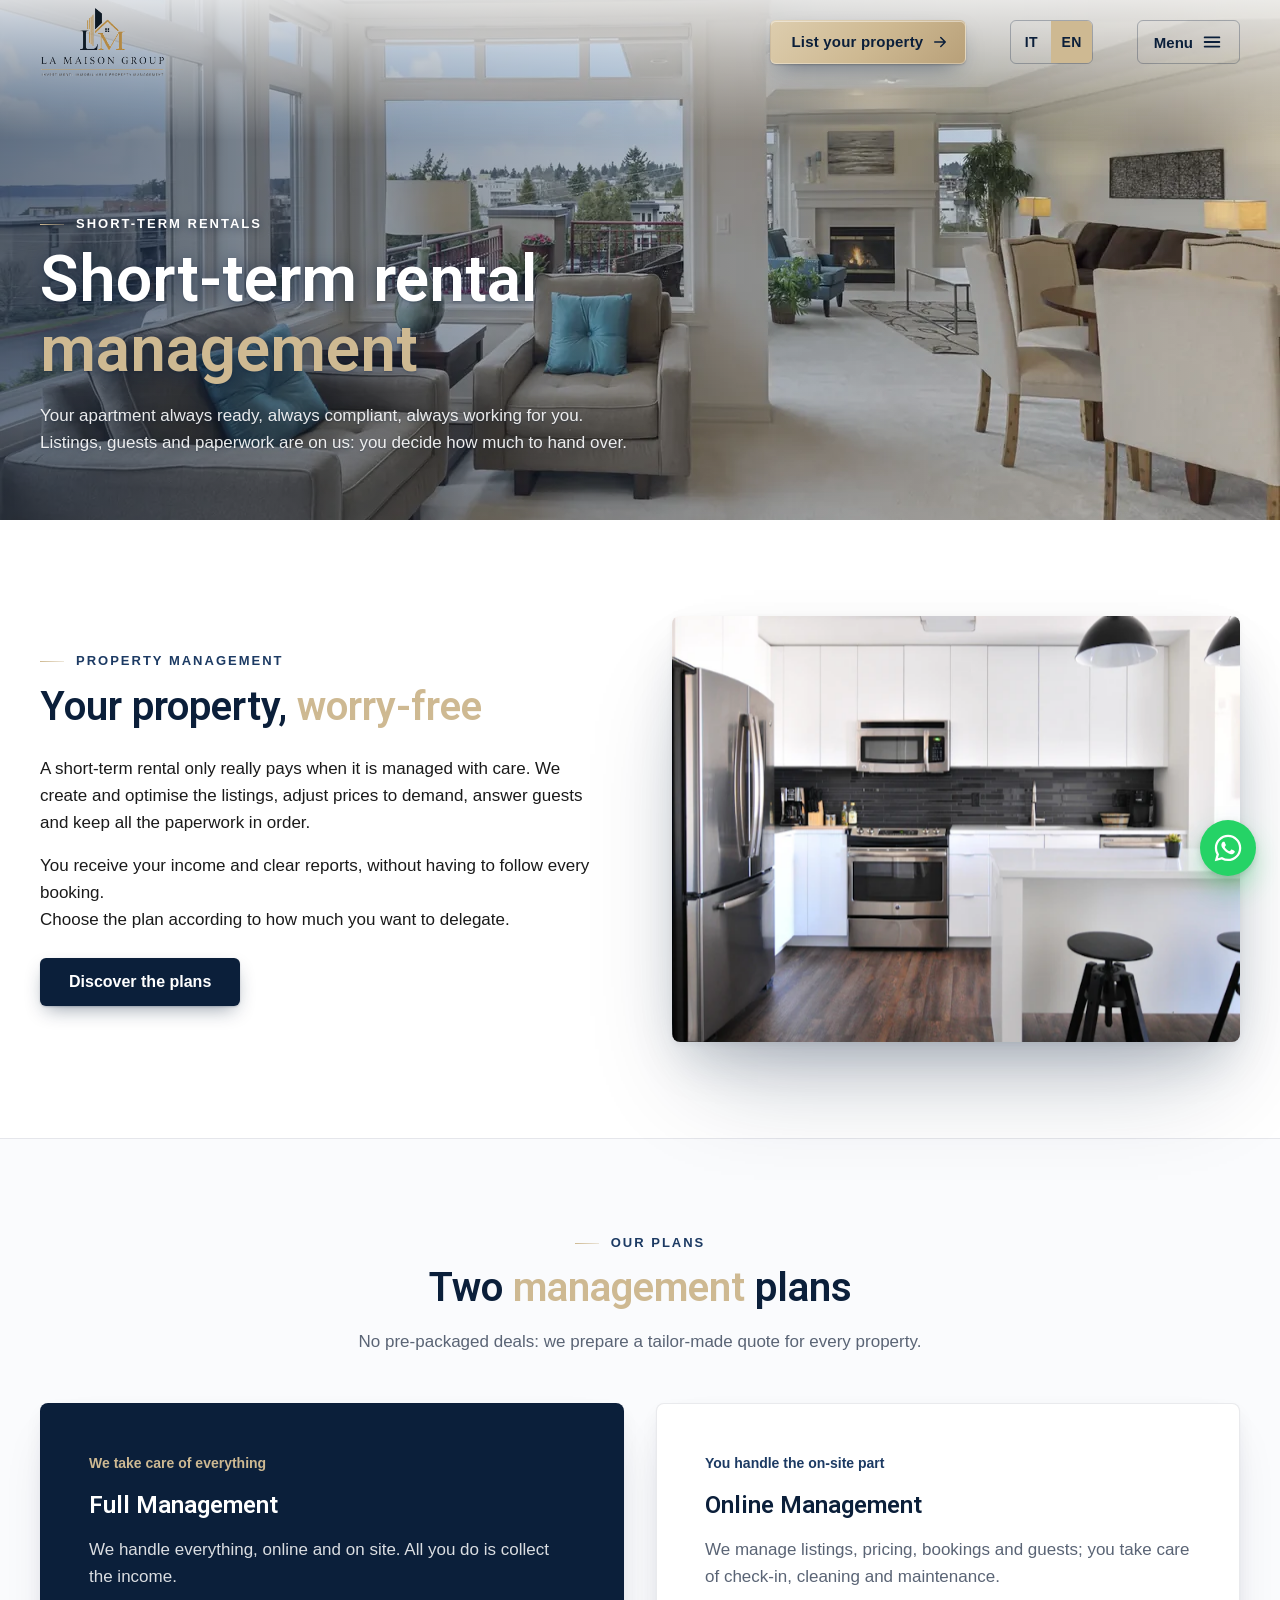
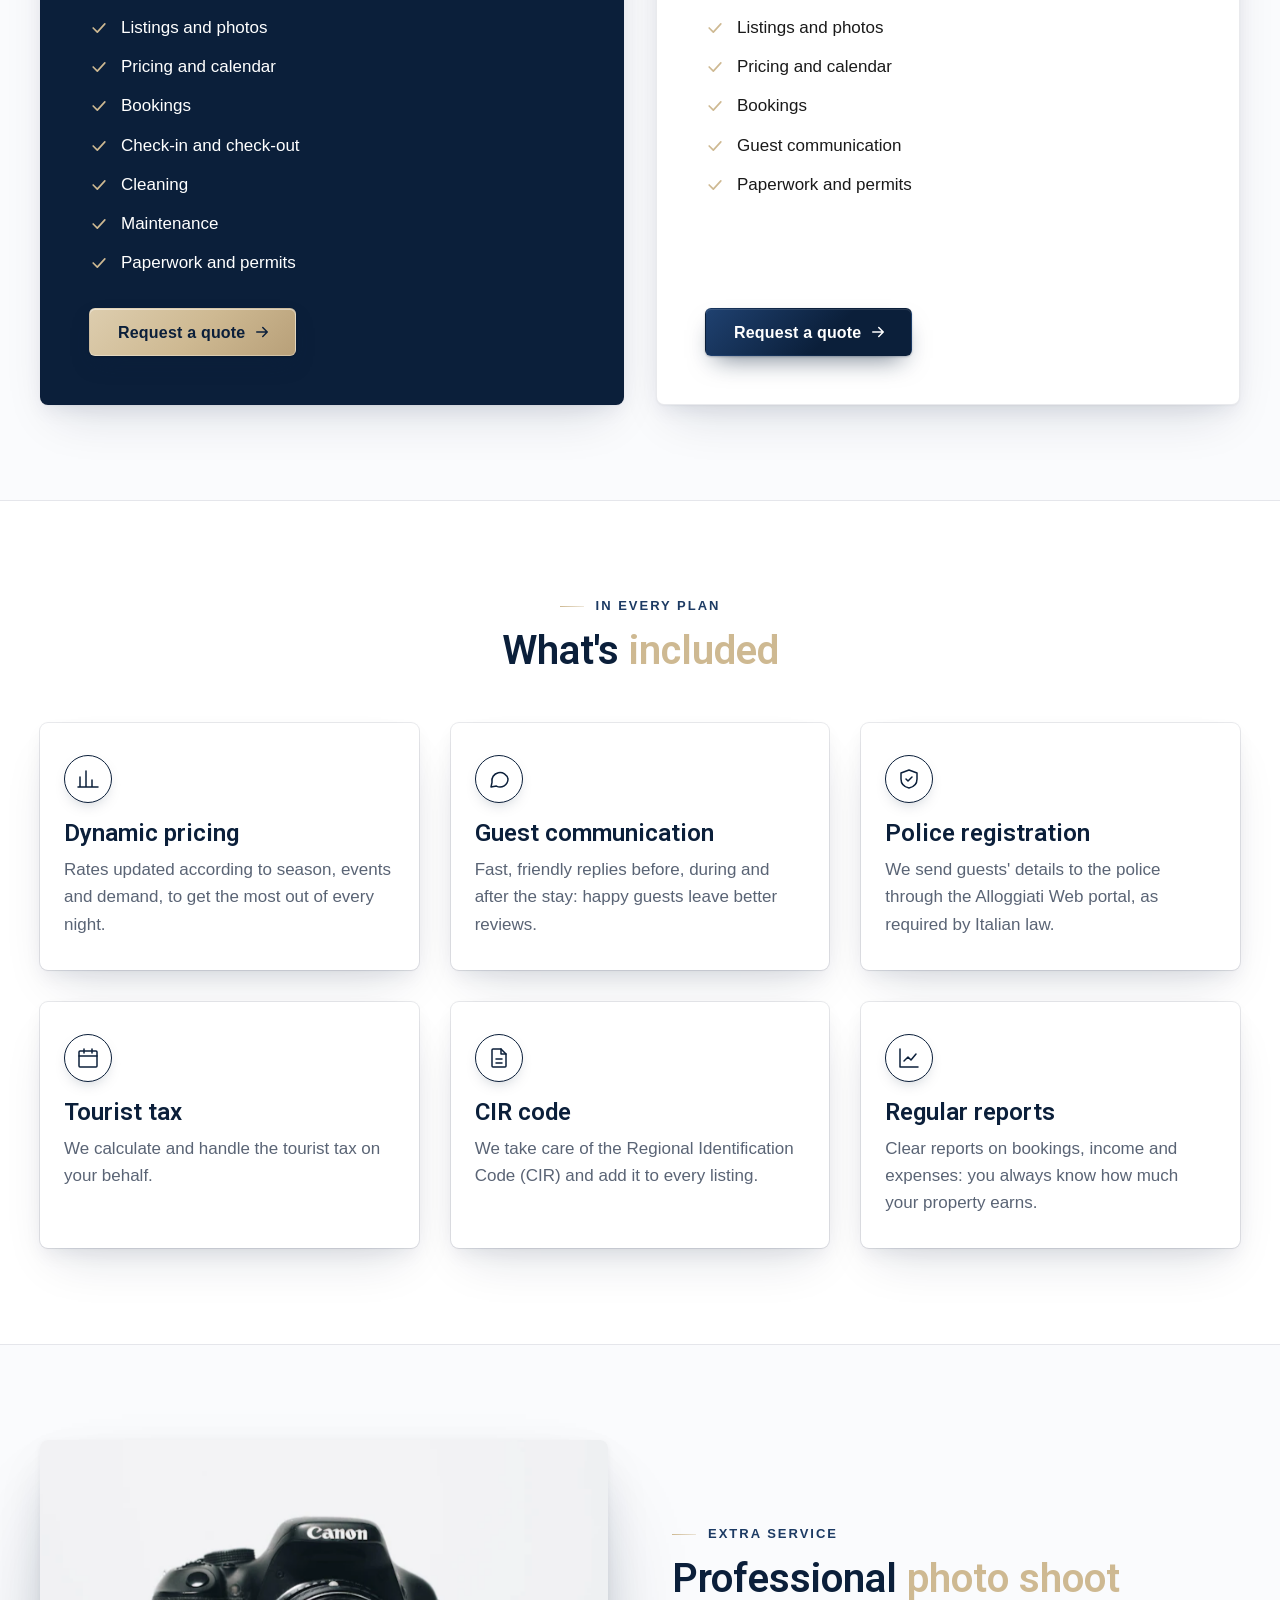
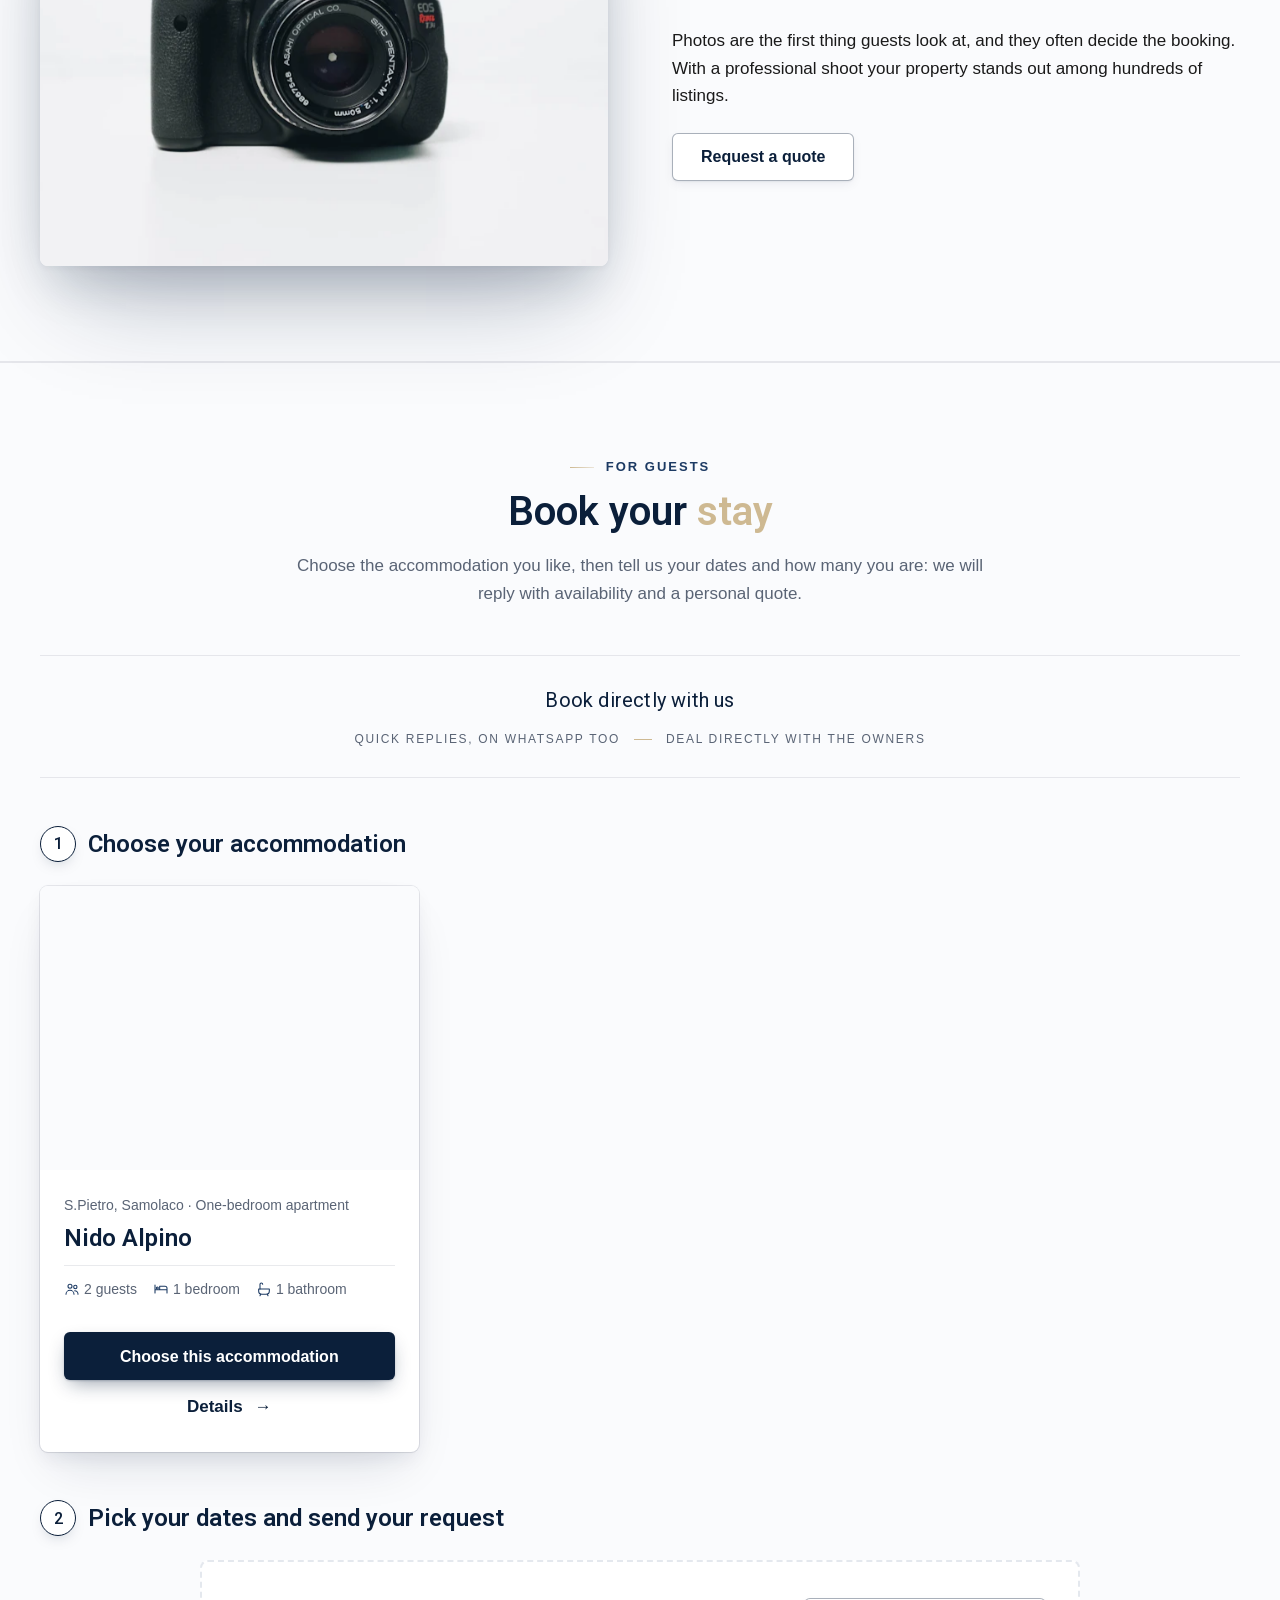
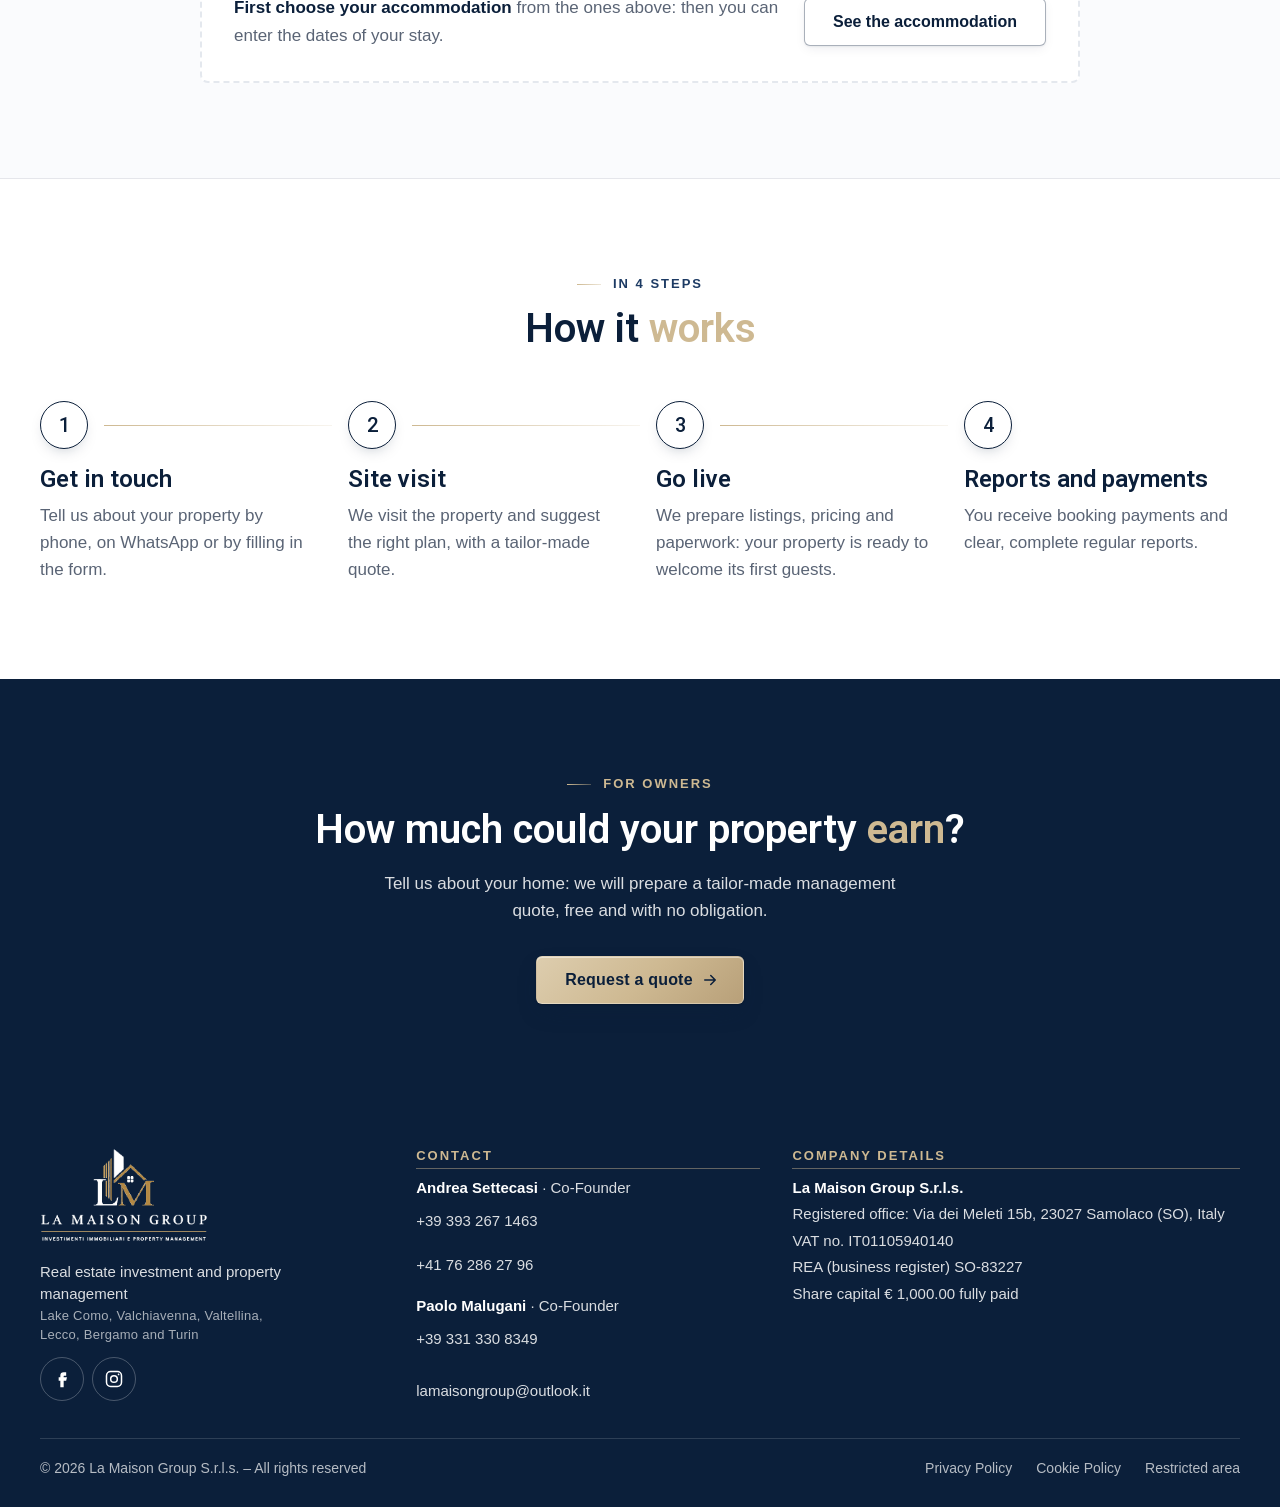
==== commit a72966e5: "Prenotazione diretta: riquadro 'Prenota direttamente con noi', Airbnb e Booking in secondo piano, vo" ====
--- a/affitti-brevi.html
+++ b/affitti-brevi.html
@@ -14,18 +14,20 @@
   <meta property="og:description" content="Gestione affitti brevi sul Lago di Como, in Valchiavenna, Valtellina, a Lecco, Bergamo e Torino: annunci, prezzi dinamici, ospiti, Alloggiati Web, imposta di soggiorno e CIR. Preventivo gratuito.">
   <meta property="og:image" content="https://www.lamaison-group.it/img/affitti-brevi-hero.webp">
   <meta property="og:type" content="website">
-  <link rel="icon" href="img/favicon.png">
+  <link rel="icon" href="/favicon.ico" sizes="48x48">
+  <link rel="icon" type="image/png" sizes="192x192" href="img/favicon-192.png">
+  <meta property="og:site_name" content="LA MAISON GROUP">
   <link rel="apple-touch-icon" href="img/apple-touch-icon.png">
   <link rel="stylesheet" href="css/fonts.css?v=09f8ab51">
   <link rel="preload" as="image" href="img/affitti-brevi-hero.webp" imagesrcset="img/affitti-brevi-hero-800.webp 800w, img/affitti-brevi-hero-1280.webp 1280w, img/affitti-brevi-hero.webp 1920w" imagesizes="100vw" type="image/webp">
-  <link rel="stylesheet" href="css/style.css?v=16e5a3fd">
+  <link rel="stylesheet" href="css/style.css?v=37feeae8">
   <script>document.documentElement.classList.add('js', 'content-loading');</script>
   <script src="js/main.js?v=369428e8" defer></script>
   <script src="js/dati.js?v=98647fd2" defer></script>
   <script src="js/content.js?v=72977fe3" defer></script>
   <script src="js/statistiche.js?v=24aaef0d" defer></script>
   <script src="js/lingua.js?v=d5e54591" defer></script>
-  <script src="js/render.js?v=c1e1df5d" defer></script>
+  <script src="js/render.js?v=5c1ffaac" defer></script>
   <script src="js/forms.js?v=83b0d0cc" defer></script>
   <script src="js/prenota.js?v=13a1a1ce" defer></script>
 </head>
@@ -222,6 +224,13 @@
           <h2 data-edit="preventivo_soggiorno.titolo_1" id="soggiorno-title">Prenota il tuo <span class="accent">soggiorno</span></h2>
           <p data-edit="preventivo_soggiorno.testo_1">Scegli l'alloggio che preferisci, poi indica le date e quanti siete: ti rispondiamo con la disponibilità e un preventivo dedicato.</p>
         </div>
+        <div class="direct reveal">
+          <p class="direct__title" data-edit="@prenota_diretto.titolo_1">Prenota direttamente con noi</p>
+          <ul class="direct__list">
+            <li><span data-edit="@prenota_diretto.voce_2">Risposta rapida, anche su WhatsApp</span></li>
+            <li><span data-edit="@prenota_diretto.voce_3">Contatto diretto con i titolari</span></li>
+          </ul>
+        </div>
         <div class="stay-step" id="alloggi" data-hide-empty>
           <h3 class="stay-step__title"><span class="stay-step__n" aria-hidden="true">1</span><span data-edit="preventivo_soggiorno.sottotitolo_1">Scegli l'alloggio</span></h3>
           <div class="grid grid--3" data-render="affitti-brevi" data-scelta></div>
--- a/css/style.css
+++ b/css/style.css
@@ -1974,3 +1974,50 @@
 
 /* Footer: zona in cui operiamo (aiuta anche Google a capire dove lavoriamo) */
 .footer__zona { margin-top: 6px; font-size: 13px; letter-spacing: .02em; opacity: .75; }
+
+/* ============================================================
+   Prenotazione diretta, voto, recensioni
+   Stile essenziale: linee sottili, niente riquadri, molto bianco
+   ============================================================ */
+
+/* "Prenota direttamente con noi": una riga, separata da linee sottili */
+.direct {
+  display: flex; flex-direction: column; align-items: center; gap: 14px;
+  margin: 0 auto var(--s-48, 48px); padding: 28px 0;
+  border-top: var(--line) solid var(--hairline); border-bottom: var(--line) solid var(--hairline);
+  text-align: center;
+}
+.direct__title { margin: 0; font-family: var(--font-title); font-size: 20px; font-weight: 300; letter-spacing: .01em; color: var(--navy); }
+.direct__title .accent { font-weight: 400; }
+.direct__list { display: flex; flex-wrap: wrap; justify-content: center; gap: 6px 0; margin: 0; padding: 0; list-style: none; }
+.direct__list li { font-size: 12px; font-weight: 500; letter-spacing: .14em; text-transform: uppercase; color: var(--text-muted); }
+.direct__list li + li::before { content: ""; display: inline-block; width: 18px; height: 1px; margin: 0 14px; vertical-align: middle; background: var(--gold); }
+/* nella scheda: tre righe sotto una linea, senza fondo */
+.direct--compact { align-items: flex-start; gap: 10px; margin: 0; padding: 0 0 18px; border-top: 0; text-align: left; }
+.direct--compact .direct__title { font-size: 17px; }
+.direct--compact .direct__list { flex-direction: column; align-items: flex-start; gap: 6px; }
+.direct--compact .direct__list li { font-size: 11px; letter-spacing: .12em; }
+.direct--compact .direct__list li { display: flex; align-items: baseline; }
+.direct--compact .direct__list li::before, .direct--compact .direct__list li + li::before { content: ""; flex: none; display: block; width: 10px; height: 1px; margin: 0 10px 0 0; transform: translateY(-4px); background: var(--gold); }
+.scheda__also { margin: 0; font-size: 13px; color: var(--text-muted); text-align: center; }
+.scheda__also a { color: var(--navy); text-decoration: underline; text-decoration-thickness: 1px; text-underline-offset: 3px; }
+
+/* Voto: stella sottile e numero */
+.scheda__rating { display: flex; align-items: baseline; gap: 8px; margin: 10px 0 0; font-size: 14px; letter-spacing: .02em; color: var(--text-muted); }
+.scheda__rating svg { width: 14px; height: 14px; align-self: center; color: var(--gold); }
+.scheda__rating strong { font-weight: 500; color: var(--navy); }
+
+/* Recensioni nella scheda: citazioni, senza riquadri */
+.scheda__reviews { display: grid; gap: 32px; margin-top: 8px; }
+@media (min-width: 768px) { .scheda__reviews { grid-template-columns: repeat(2, 1fr); gap: 40px; } }
+.scheda__reviews .card { padding: 0 0 0 20px; background: none; border: 0; border-left: 1px solid var(--gold); border-radius: 0; box-shadow: none; }
+.scheda__reviews .card:hover { transform: none; box-shadow: none; }
+.scheda__reviews .stars svg { width: 12px; height: 12px; }
+.scheda__reviews blockquote { margin: 10px 0 12px; font-size: 16px; font-style: italic; font-weight: 300; line-height: 1.6; color: var(--navy); }
+
+@media (max-width: 767px) {
+  .direct { padding: 22px 0; }
+  .direct__title { font-size: 18px; }
+  .direct__list { flex-direction: column; gap: 8px; }
+  .direct__list li + li::before { display: none; }
+}
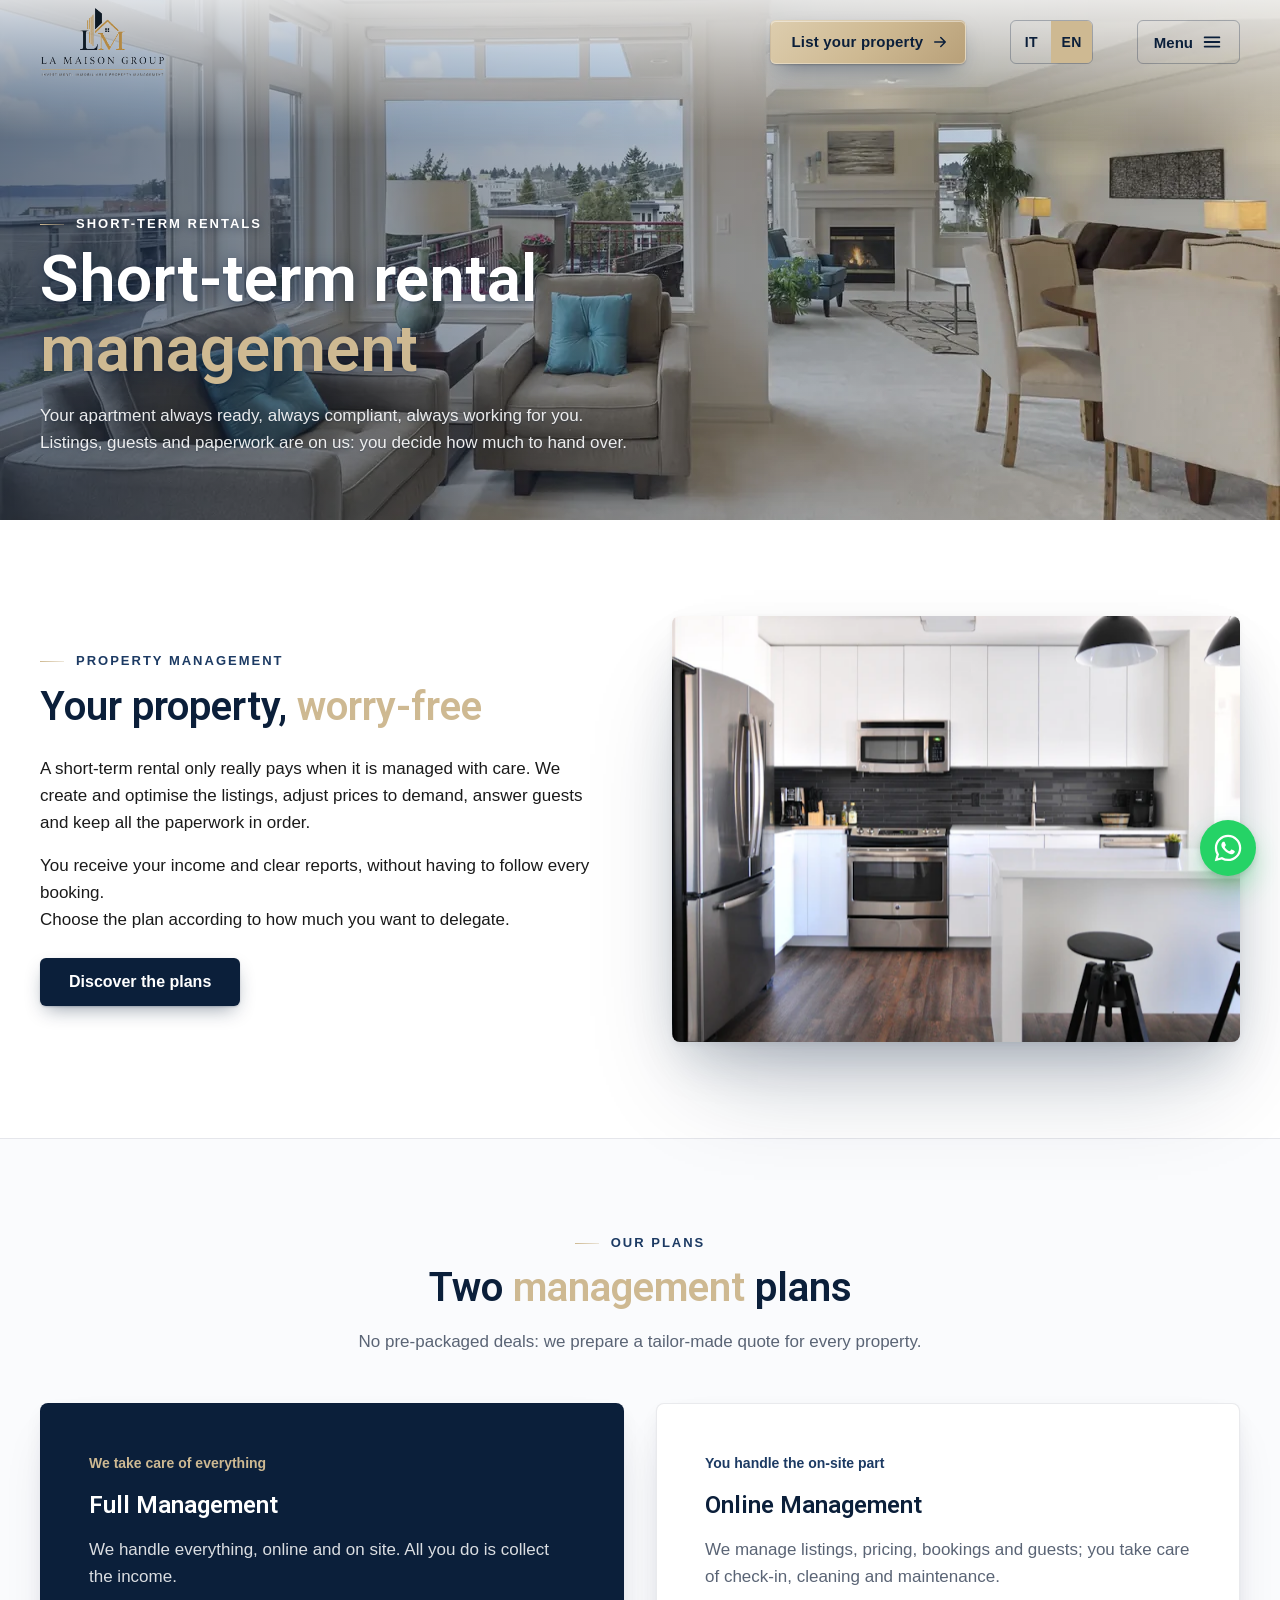
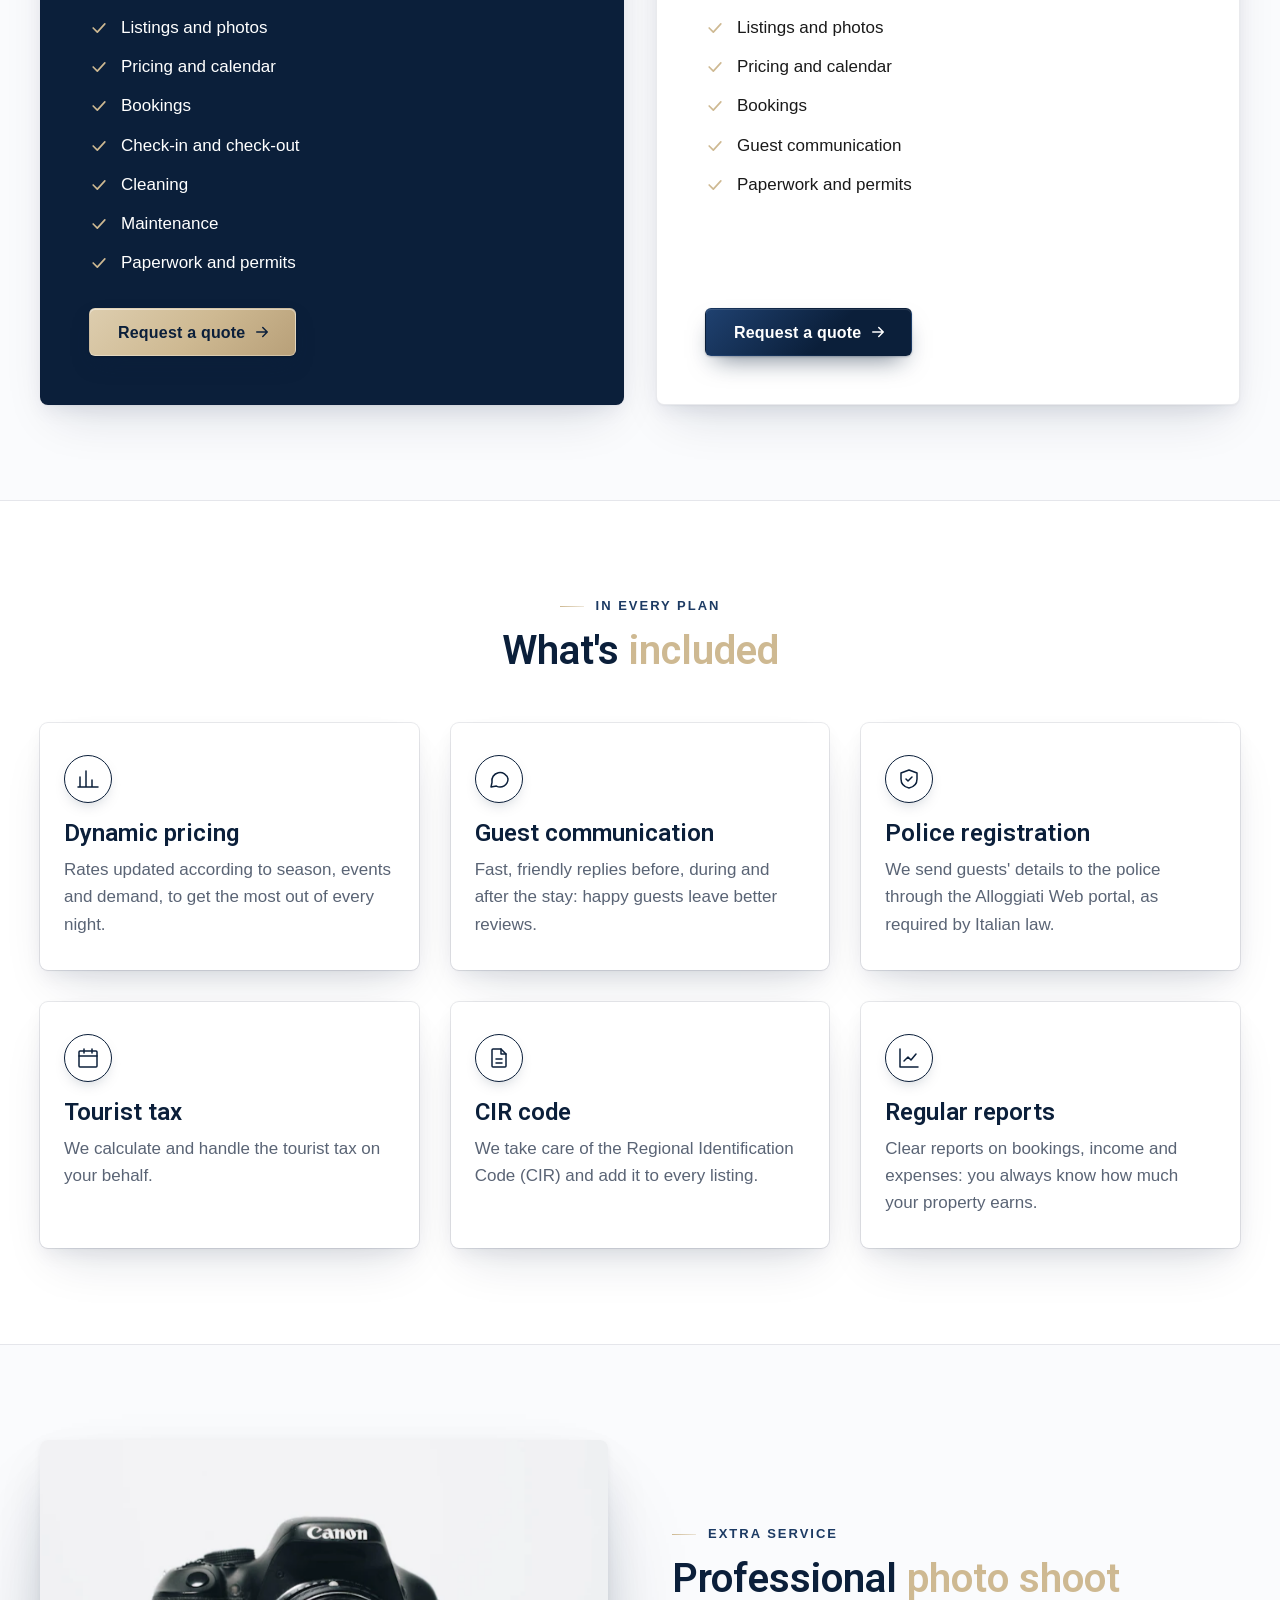
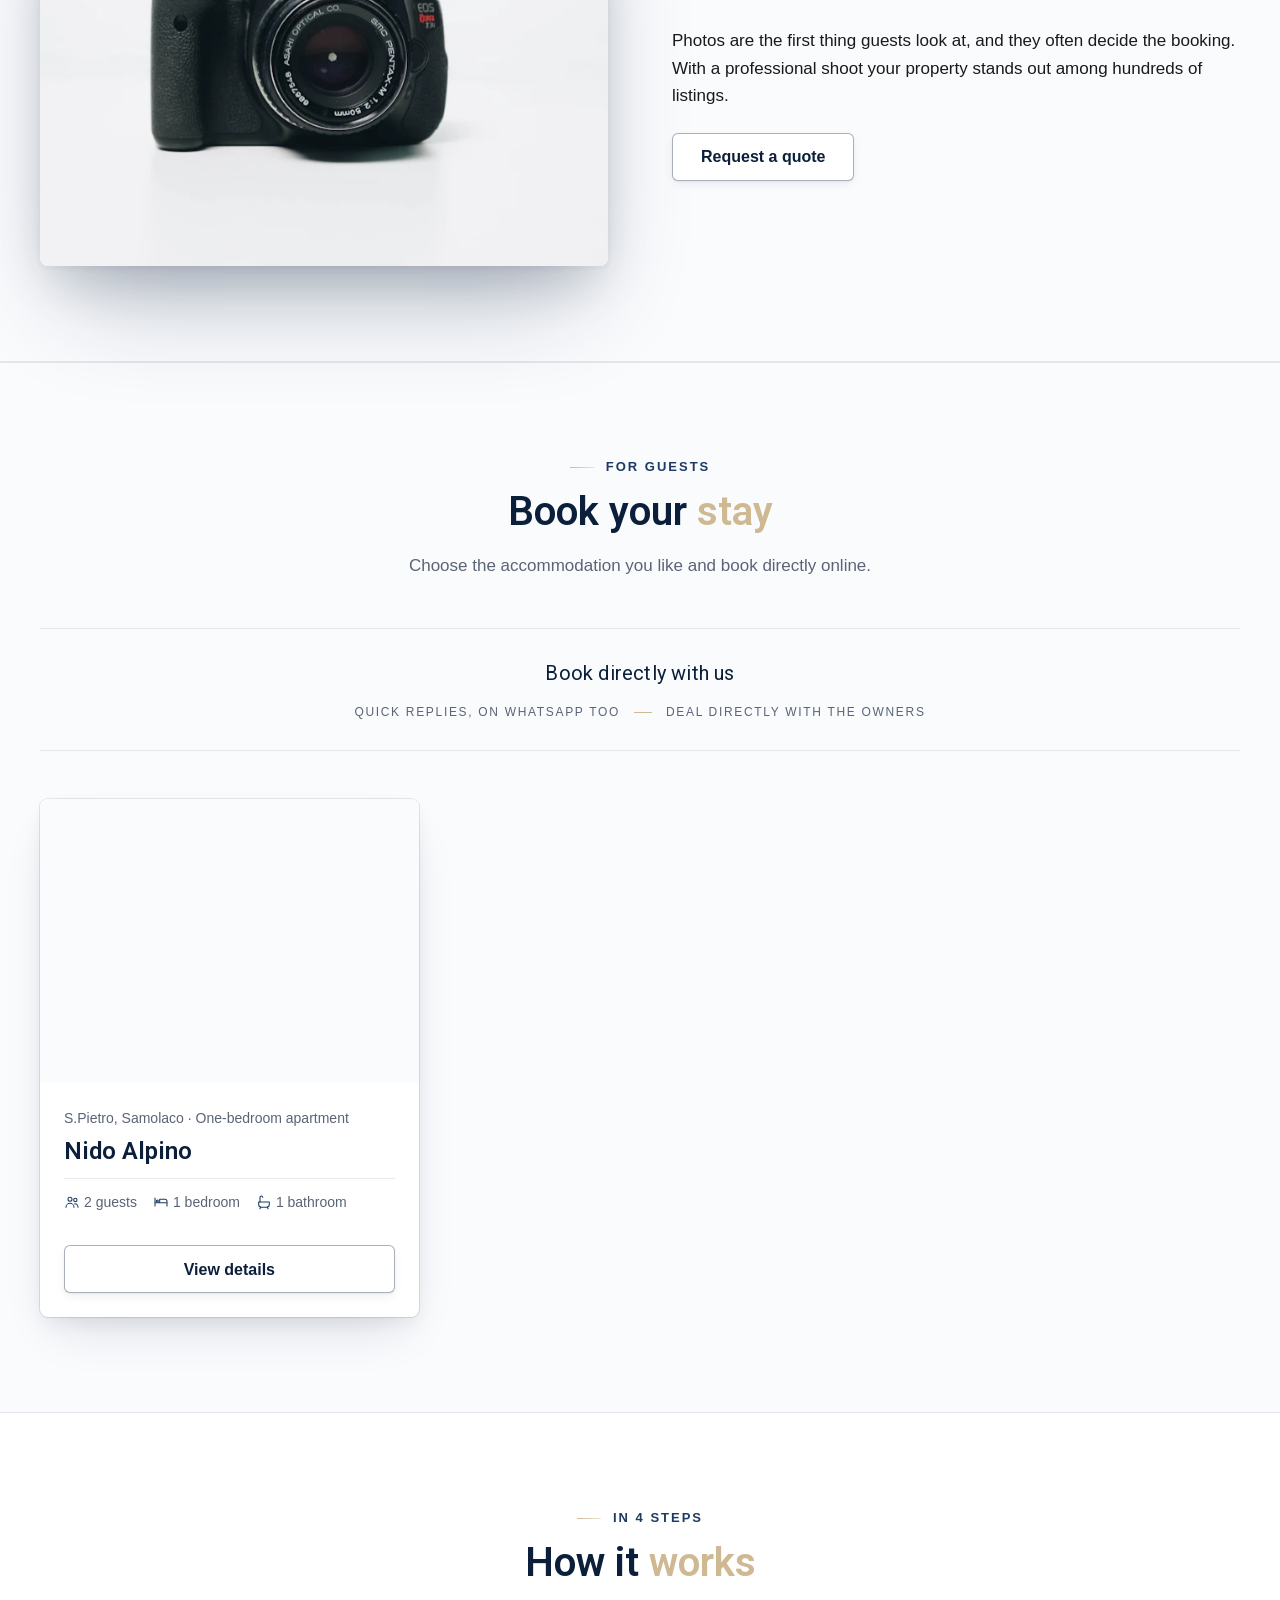
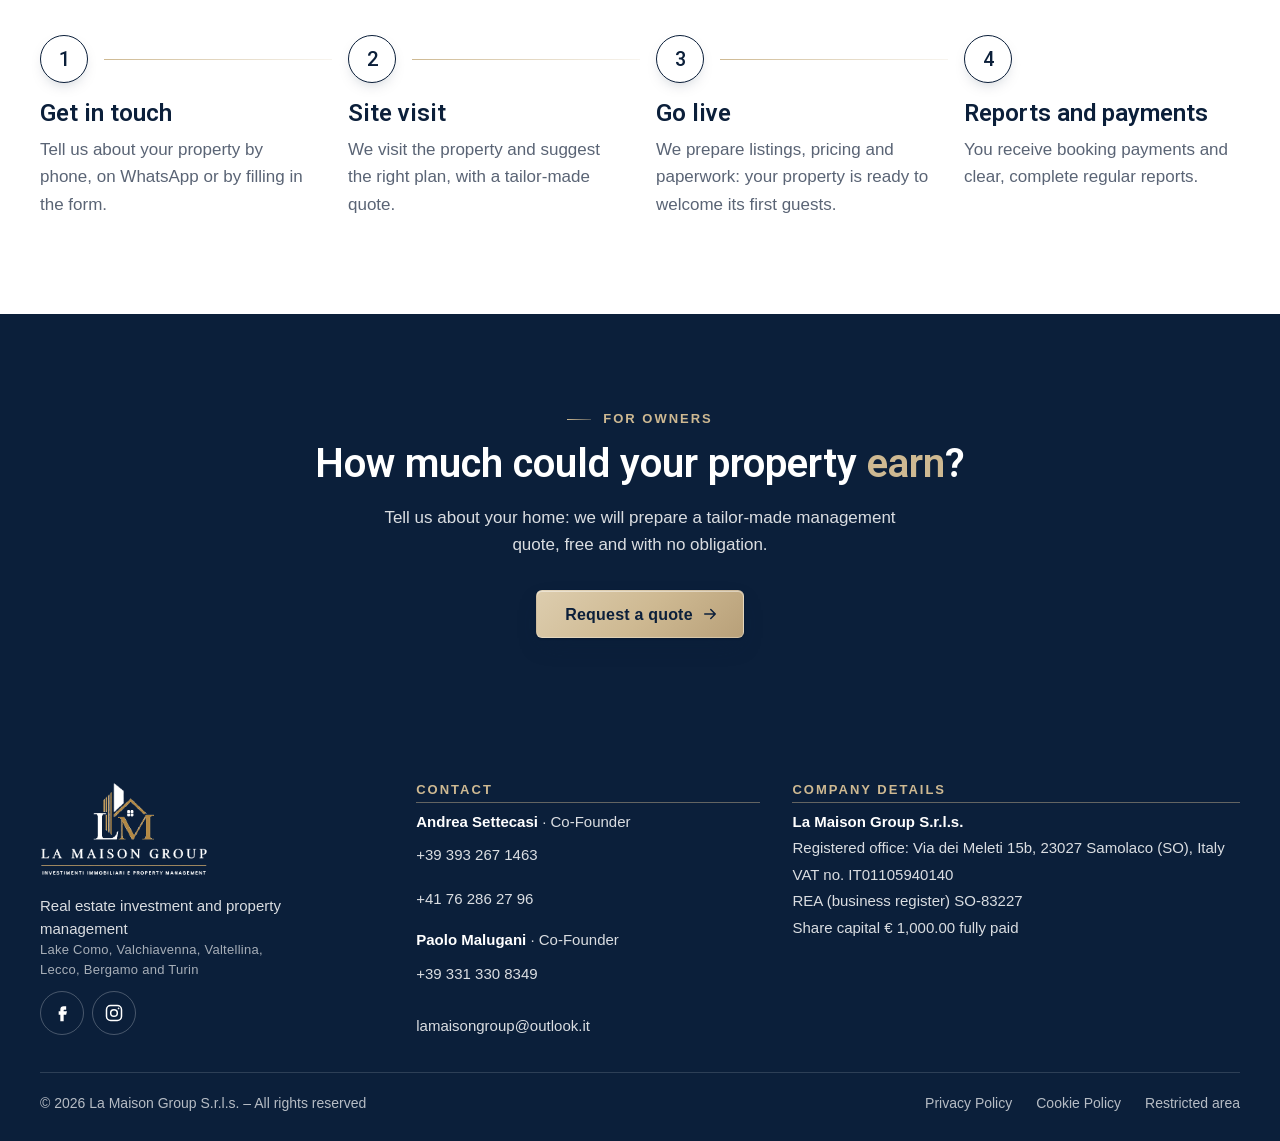
==== commit f30922a3: "Affitti brevi: tolti calendario e preventivo, si prenota con il pulsante "Prenota direttamente" di o" ====
--- a/affitti-brevi.html
+++ b/affitti-brevi.html
@@ -20,16 +20,15 @@
   <link rel="apple-touch-icon" href="img/apple-touch-icon.png">
   <link rel="stylesheet" href="css/fonts.css?v=09f8ab51">
   <link rel="preload" as="image" href="img/affitti-brevi-hero.webp" imagesrcset="img/affitti-brevi-hero-800.webp 800w, img/affitti-brevi-hero-1280.webp 1280w, img/affitti-brevi-hero.webp 1920w" imagesizes="100vw" type="image/webp">
-  <link rel="stylesheet" href="css/style.css?v=37feeae8">
+  <link rel="stylesheet" href="css/style.css?v=a8f08e84">
   <script>document.documentElement.classList.add('js', 'content-loading');</script>
   <script src="js/main.js?v=369428e8" defer></script>
   <script src="js/dati.js?v=98647fd2" defer></script>
   <script src="js/content.js?v=72977fe3" defer></script>
   <script src="js/statistiche.js?v=24aaef0d" defer></script>
-  <script src="js/lingua.js?v=d5e54591" defer></script>
-  <script src="js/render.js?v=5c1ffaac" defer></script>
+  <script src="js/lingua.js?v=6b160435" defer></script>
+  <script src="js/render.js?v=3ba0104d" defer></script>
   <script src="js/forms.js?v=83b0d0cc" defer></script>
-  <script src="js/prenota.js?v=13a1a1ce" defer></script>
 </head>
 <body data-page="affitti-brevi">
   <a class="skip-link" href="#contenuto">Vai al contenuto</a>
@@ -217,12 +216,12 @@
     </section>
 
     <!-- ===== Prenota il soggiorno ===== -->
-    <section class="section section--grey" id="preventivo-soggiorno" aria-labelledby="soggiorno-title">
+    <section class="section section--grey" id="preventivo-soggiorno" aria-labelledby="soggiorno-title" data-hide-empty>
       <div class="container">
         <div class="section-head section-head--center reveal">
           <span data-edit="preventivo_soggiorno.etichetta_1" class="label">Per gli ospiti</span>
           <h2 data-edit="preventivo_soggiorno.titolo_1" id="soggiorno-title">Prenota il tuo <span class="accent">soggiorno</span></h2>
-          <p data-edit="preventivo_soggiorno.testo_1">Scegli l'alloggio che preferisci, poi indica le date e quanti siete: ti rispondiamo con la disponibilità e un preventivo dedicato.</p>
+          <p data-edit="preventivo_soggiorno.testo_1">Scegli l'alloggio che preferisci e prenota direttamente online.</p>
         </div>
         <div class="direct reveal">
           <p class="direct__title" data-edit="@prenota_diretto.titolo_1">Prenota direttamente con noi</p>
@@ -231,13 +230,8 @@
             <li><span data-edit="@prenota_diretto.voce_3">Contatto diretto con i titolari</span></li>
           </ul>
         </div>
-        <div class="stay-step" id="alloggi" data-hide-empty>
-          <h3 class="stay-step__title"><span class="stay-step__n" aria-hidden="true">1</span><span data-edit="preventivo_soggiorno.sottotitolo_1">Scegli l'alloggio</span></h3>
+        <div class="stay-step" id="alloggi">
           <div class="grid grid--3" data-render="affitti-brevi" data-scelta></div>
-        </div>
-        <div class="stay-step">
-          <h3 class="stay-step__title"><span class="stay-step__n" aria-hidden="true">2</span><span data-edit="preventivo_soggiorno.sottotitolo_2">Scegli le date e invia la richiesta</span></h3>
-          <div class="booking-wrap" data-booking></div>
         </div>
       </div>
     </section>
--- a/css/style.css
+++ b/css/style.css
@@ -1999,8 +1999,6 @@
 .direct--compact .direct__list li { font-size: 11px; letter-spacing: .12em; }
 .direct--compact .direct__list li { display: flex; align-items: baseline; }
 .direct--compact .direct__list li::before, .direct--compact .direct__list li + li::before { content: ""; flex: none; display: block; width: 10px; height: 1px; margin: 0 10px 0 0; transform: translateY(-4px); background: var(--gold); }
-.scheda__also { margin: 0; font-size: 13px; color: var(--text-muted); text-align: center; }
-.scheda__also a { color: var(--navy); text-decoration: underline; text-decoration-thickness: 1px; text-underline-offset: 3px; }
 
 /* Voto: stella sottile e numero */
 .scheda__rating { display: flex; align-items: baseline; gap: 8px; margin: 10px 0 0; font-size: 14px; letter-spacing: .02em; color: var(--text-muted); }
@@ -2021,3 +2019,11 @@
   .direct__list { flex-direction: column; gap: 8px; }
   .direct__list li + li::before { display: none; }
 }
+
+/* ---------- Annunci HomePanda (pagina Vendita) ---------- */
+.card__partner { margin: 4px 0 0; font-size: 11px; font-weight: 500; letter-spacing: .12em; text-transform: uppercase; color: var(--text-muted); }
+.card--hp .card__actions .btn { white-space: normal; }
+.card__over { position: relative; z-index: 2; }
+.badge--sold { background: var(--gold); color: var(--navy); }
+.card.is-sold .card__media img { filter: grayscale(.35); opacity: .9; }
+.card.is-sold:hover { transform: none; }
